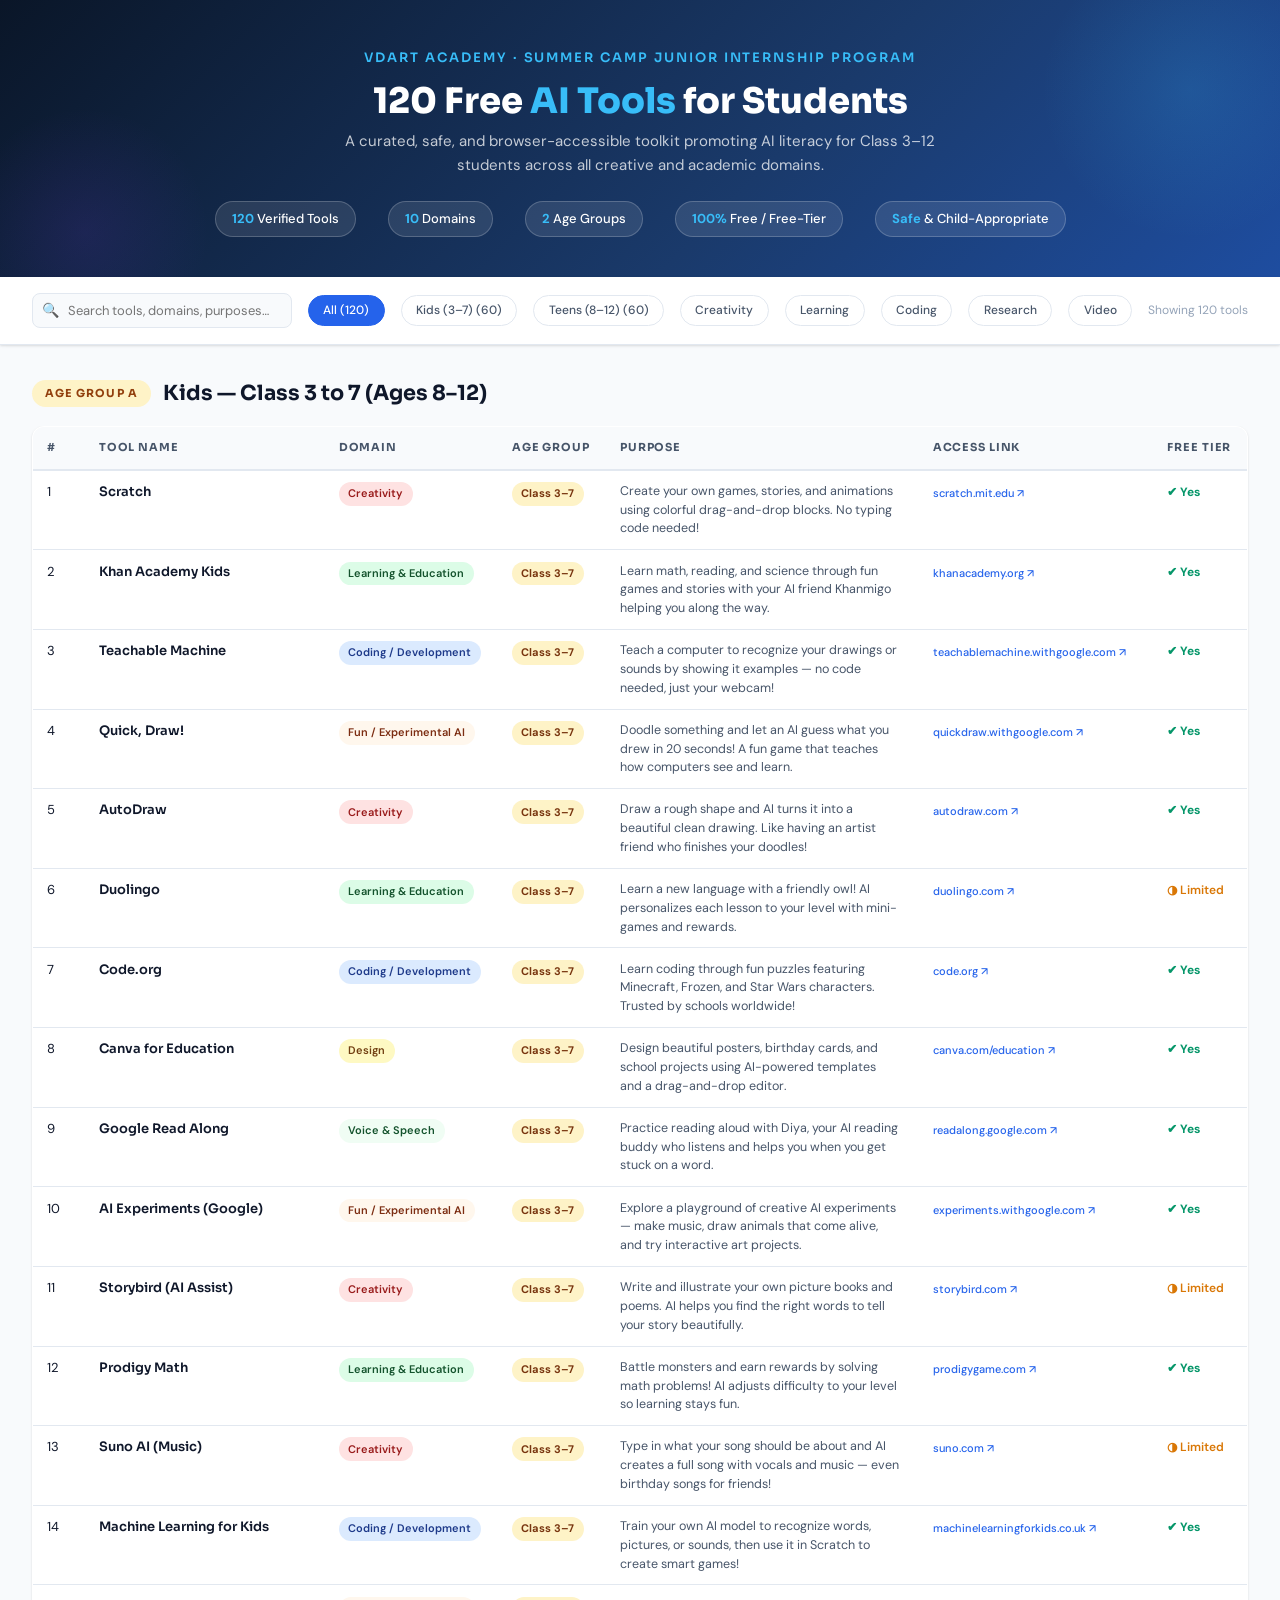
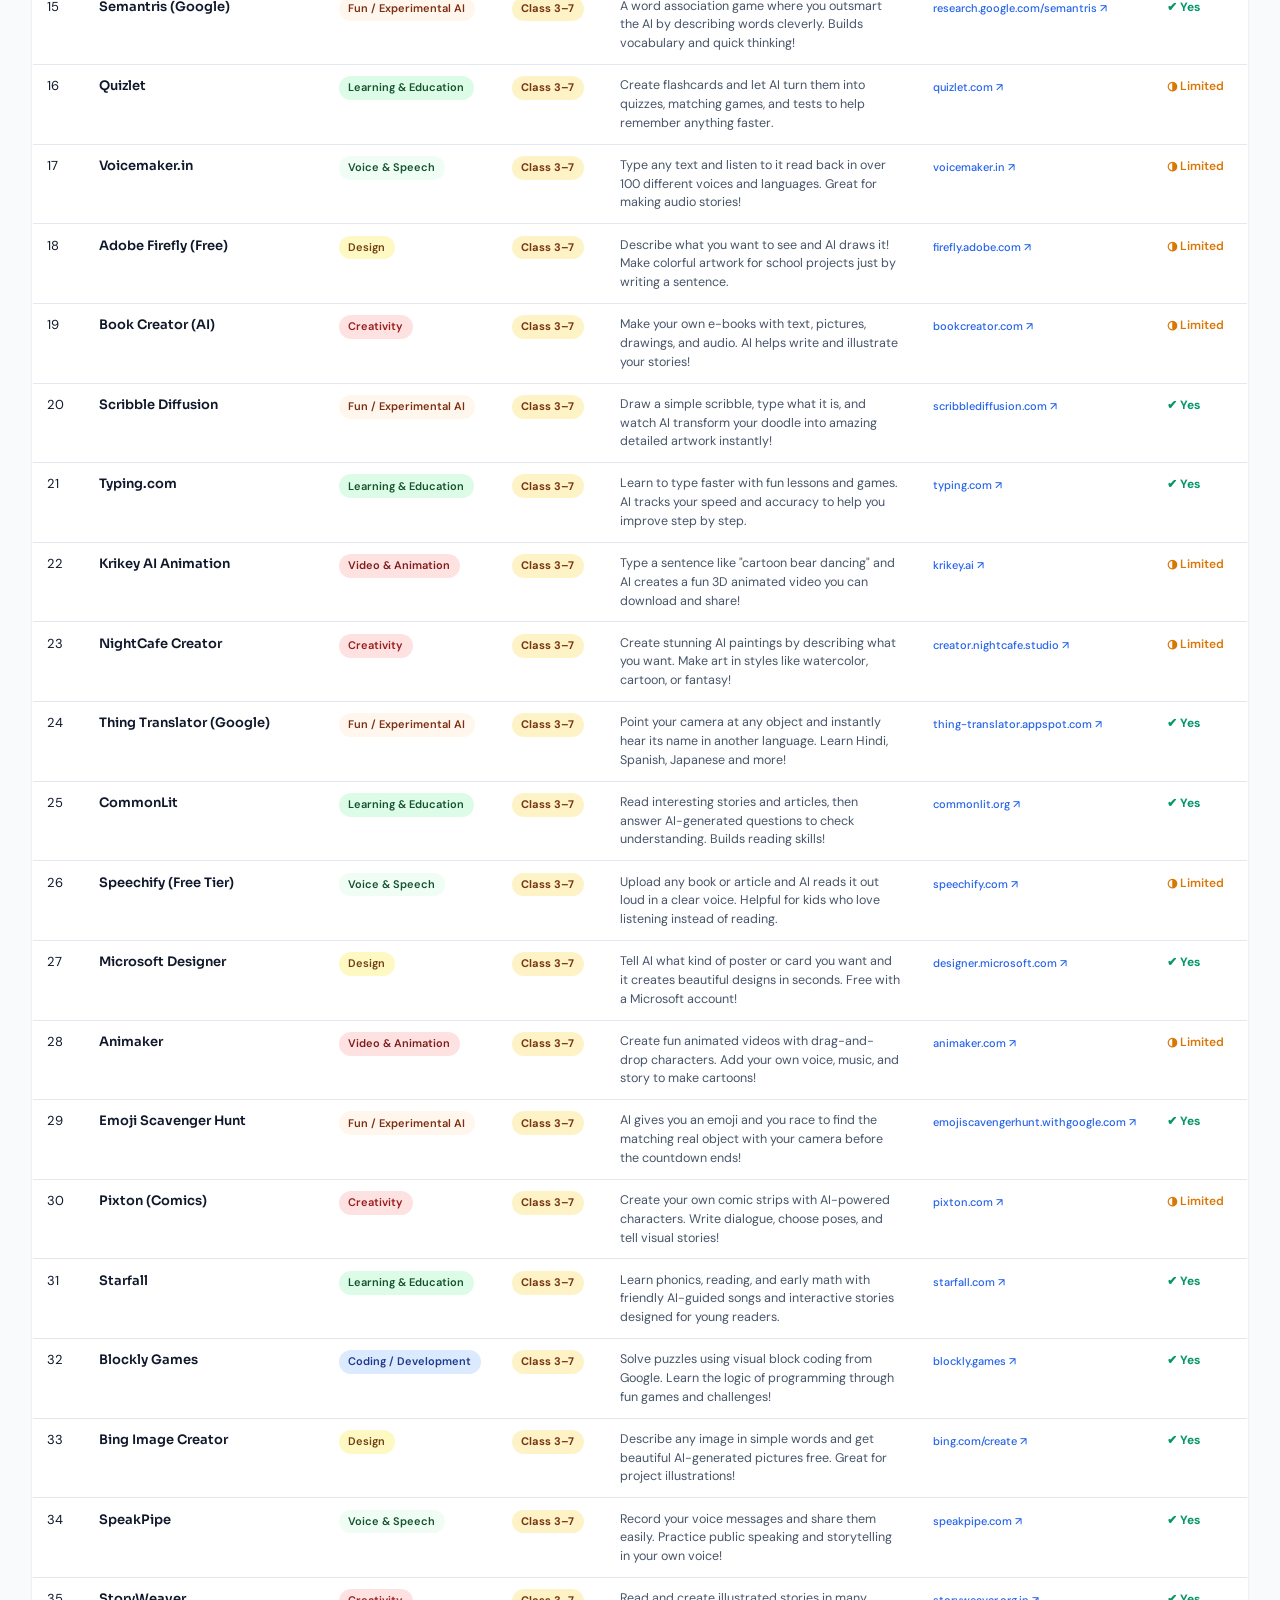
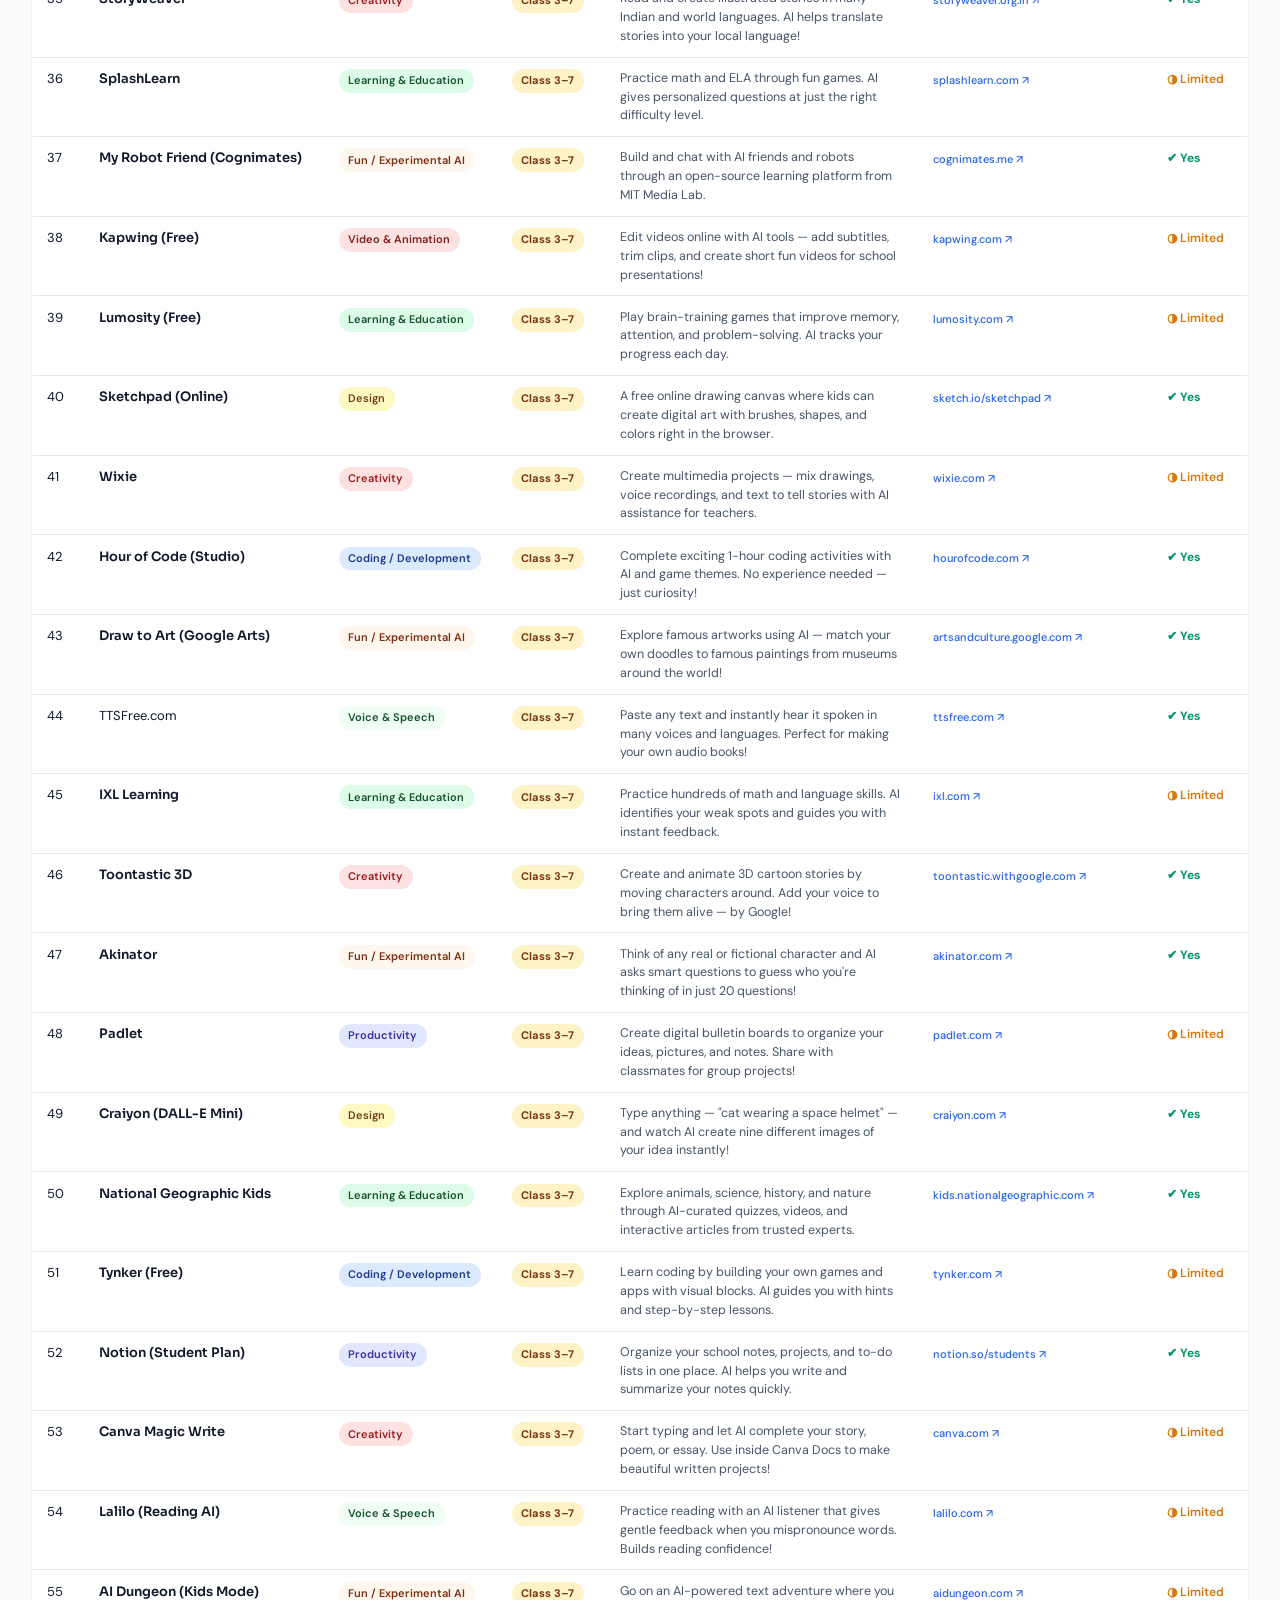
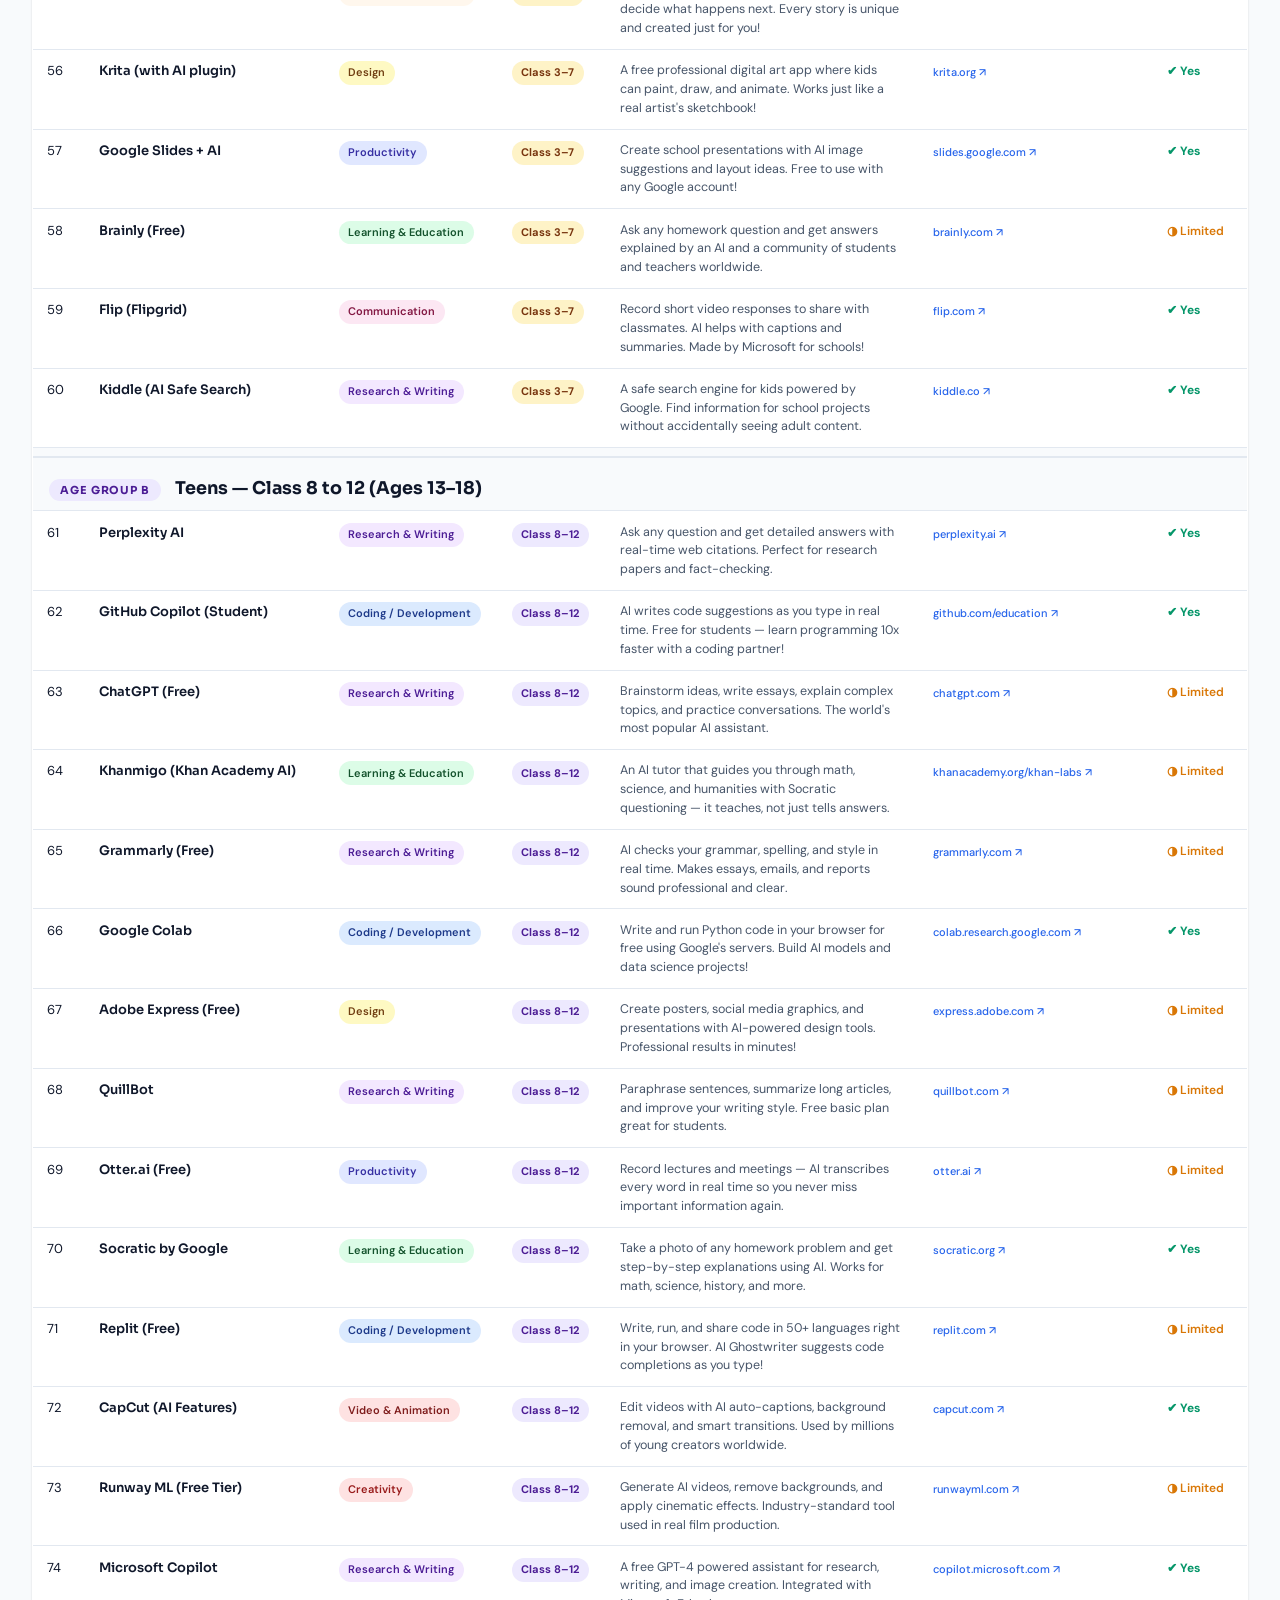
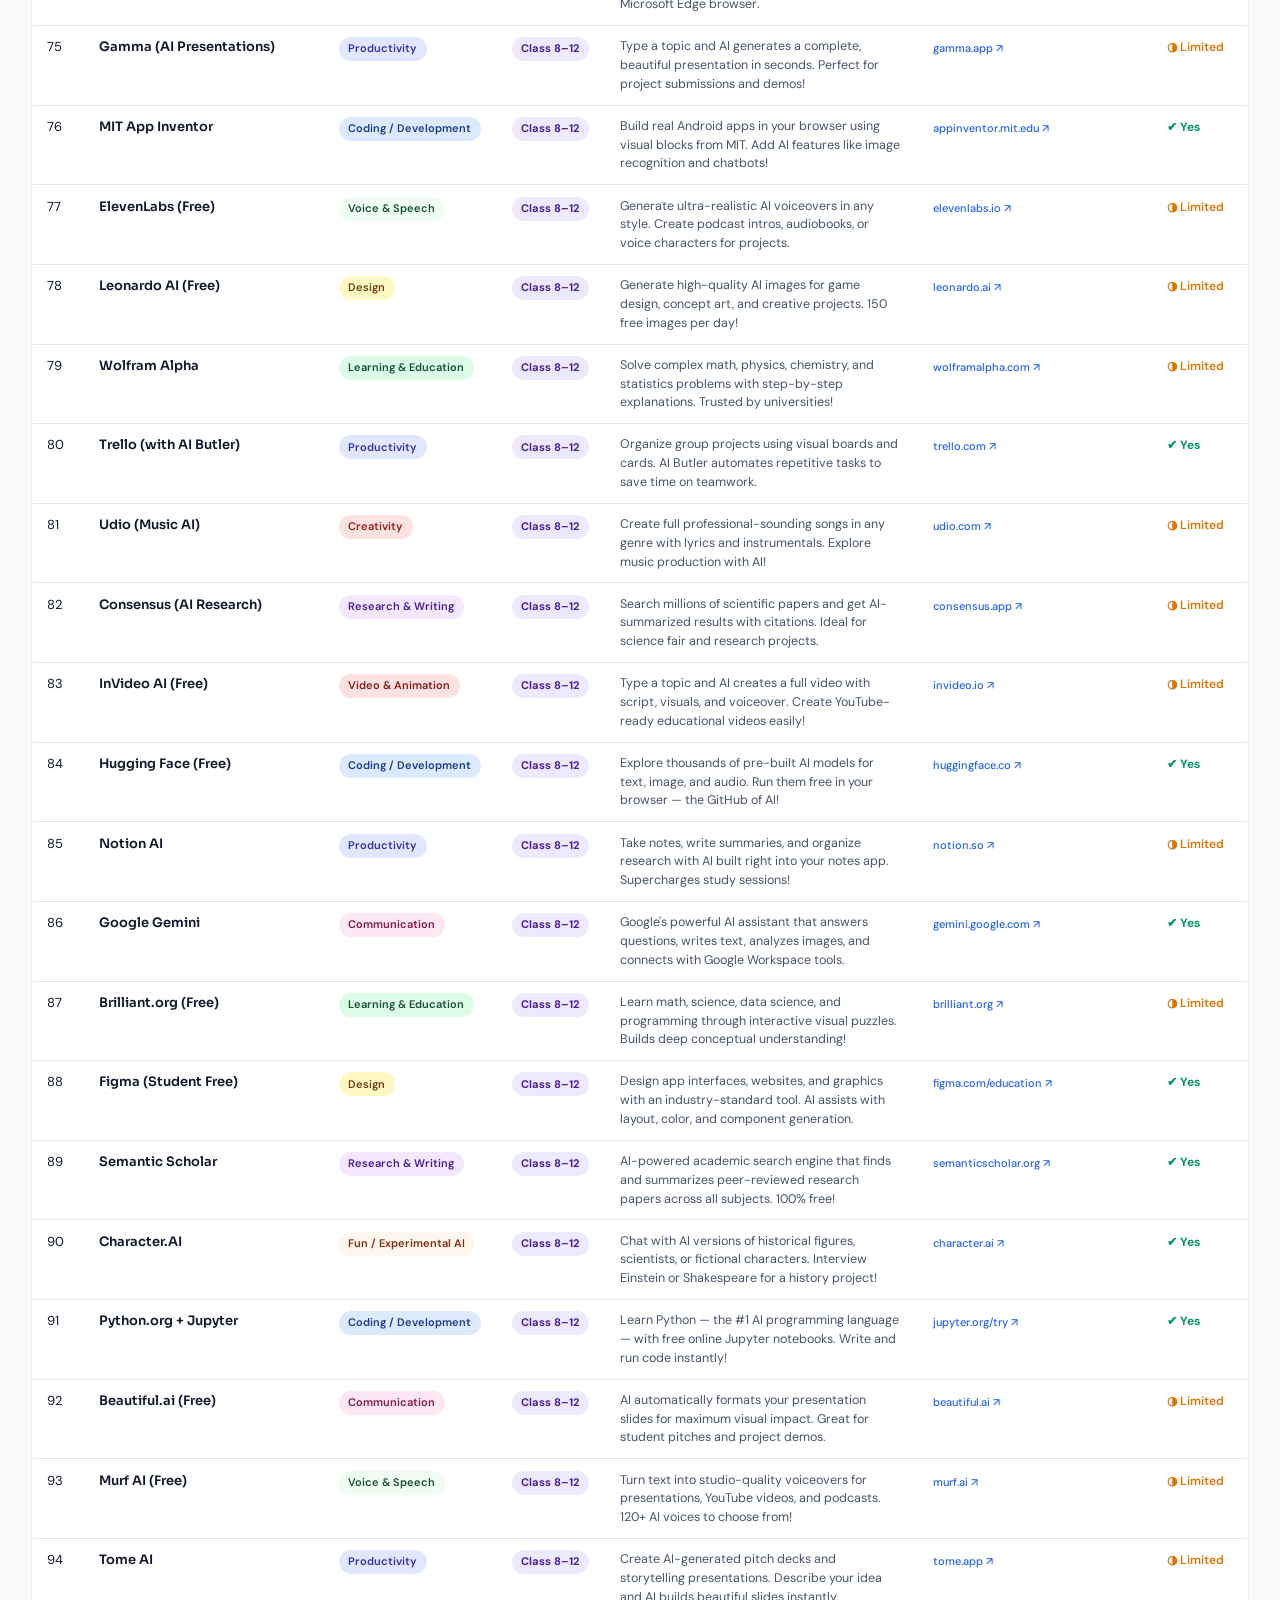
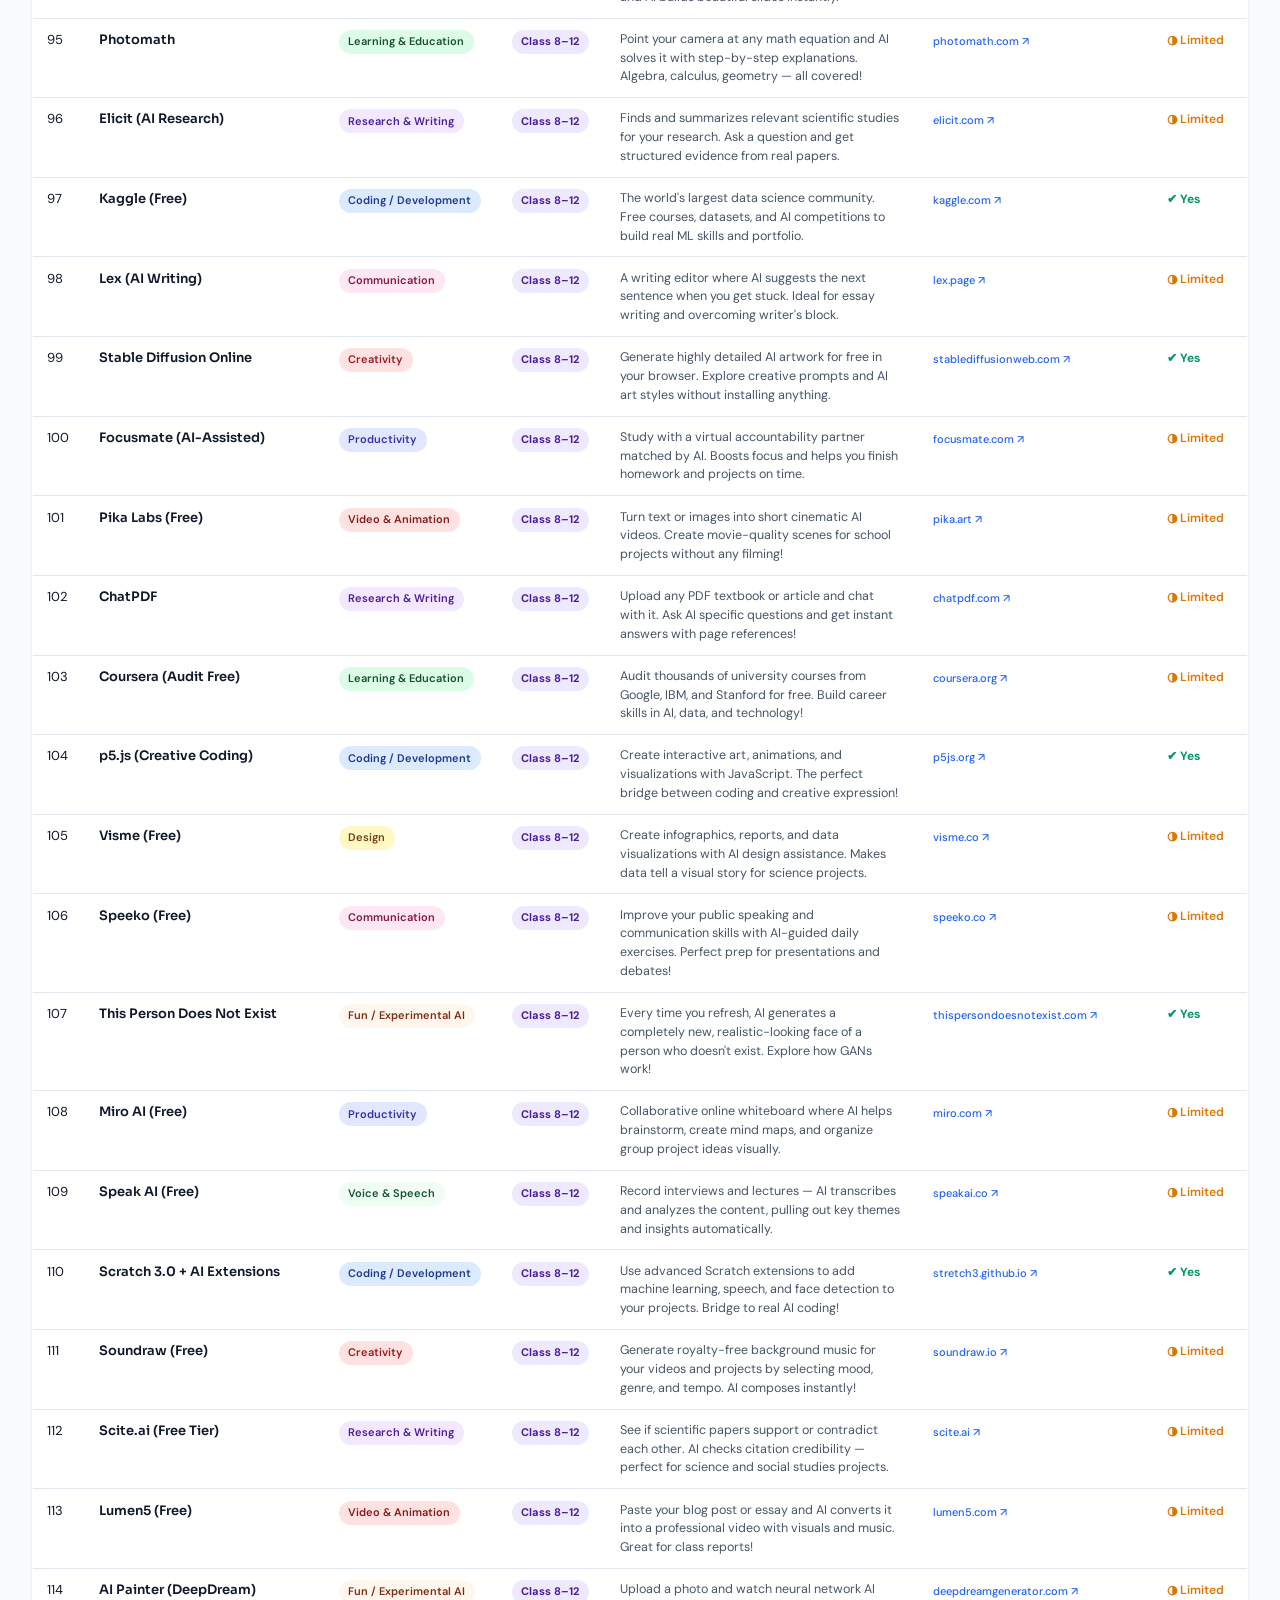
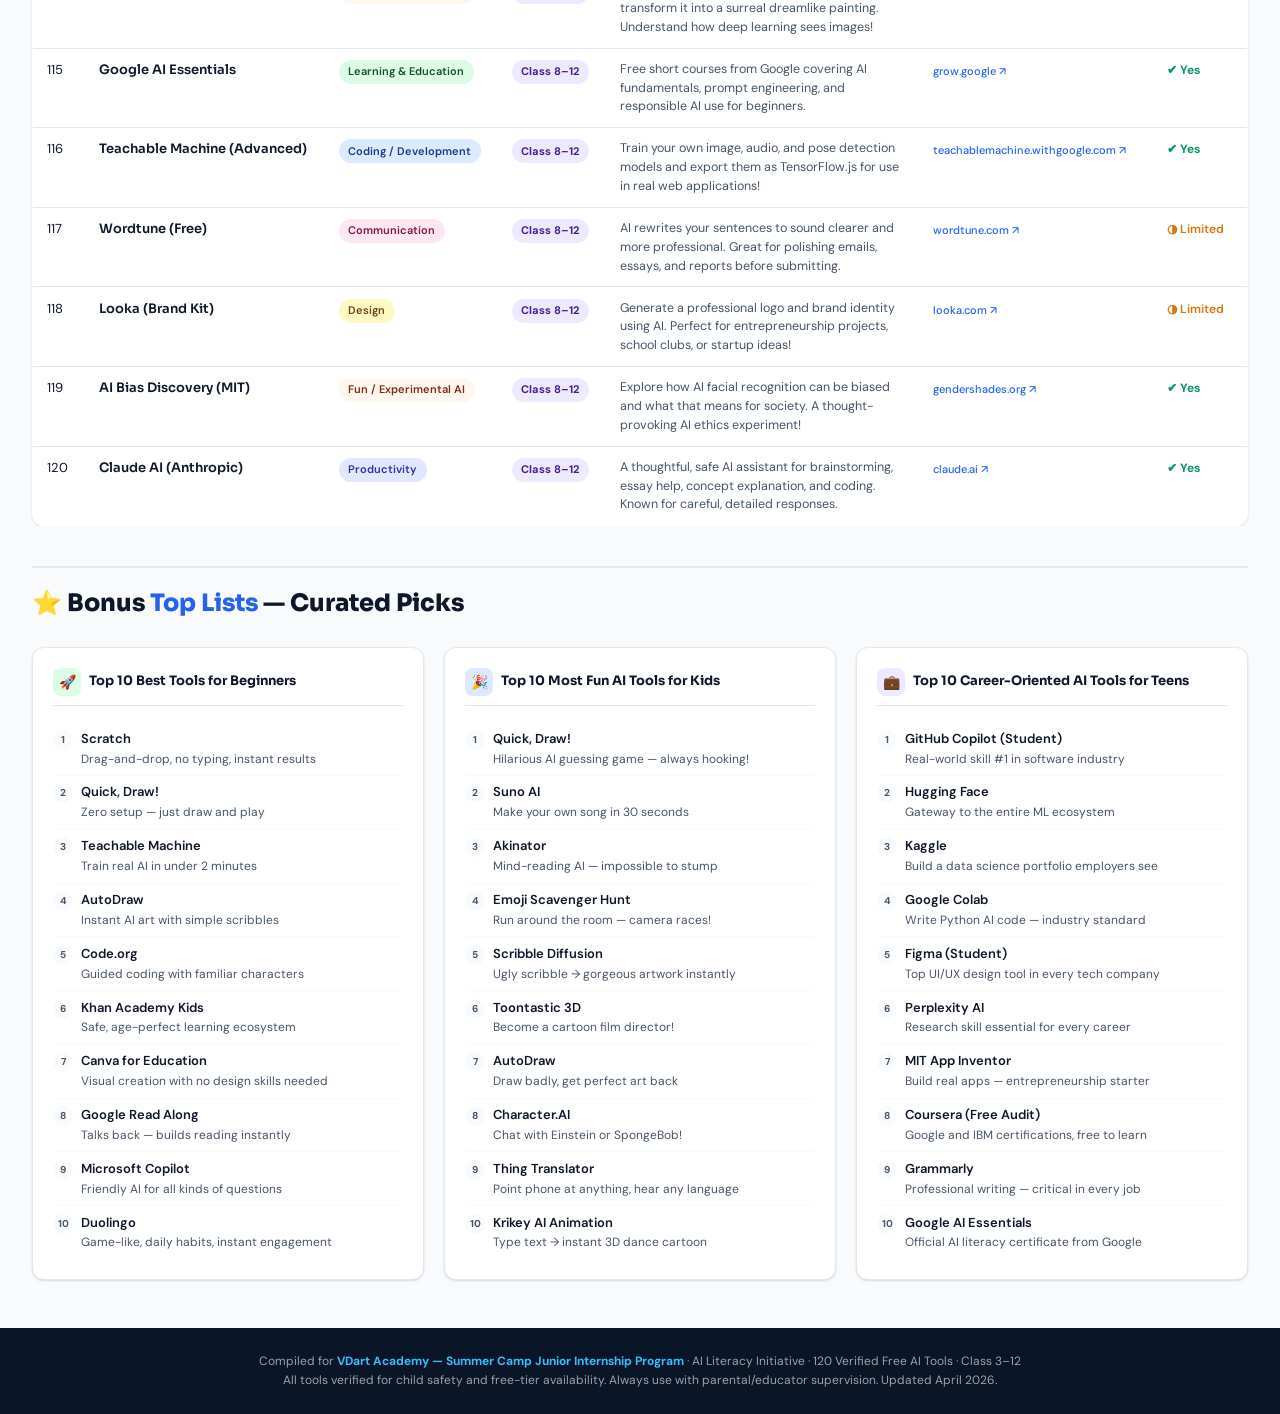
==== index.html @ 1d018fe6 "Rename JIP_Domain.html to index.html" ====
<!DOCTYPE html>
<html lang="en">
<head>
<meta charset="UTF-8">
<meta name="viewport" content="width=device-width, initial-scale=1.0">
<title>VDart Academy – 120 Free AI Tools for Students</title>
<style>
  @import url('https://fonts.googleapis.com/css2?family=Sora:wght@400;600;700;800&family=DM+Sans:ital,wght@0,400;0,500;1,400&display=swap');

  :root {
    --brand-navy: #0A1628;
    --brand-blue: #1A3A6B;
    --brand-accent: #2563EB;
    --brand-sky: #38BDF8;
    --brand-mint: #10B981;
    --brand-amber: #F59E0B;
    --brand-coral: #F43F5E;
    --brand-purple: #7C3AED;
    --brand-orange: #EA580C;
    --brand-teal: #0D9488;
    --bg-primary: #F8FAFC;
    --bg-card: #FFFFFF;
    --text-primary: #0F172A;
    --text-secondary: #475569;
    --text-muted: #94A3B8;
    --border: #E2E8F0;
    --shadow: 0 1px 3px rgba(0,0,0,0.08), 0 1px 2px rgba(0,0,0,0.06);
    --shadow-md: 0 4px 6px -1px rgba(0,0,0,0.1), 0 2px 4px -1px rgba(0,0,0,0.06);
  }

  * { box-sizing: border-box; margin: 0; padding: 0; }

  body {
    font-family: 'DM Sans', sans-serif;
    background: var(--bg-primary);
    color: var(--text-primary);
    line-height: 1.6;
    font-size: 14px;
  }

  /* HEADER */
  .header {
    background: linear-gradient(135deg, var(--brand-navy) 0%, var(--brand-blue) 60%, #1E4DA0 100%);
    color: white;
    padding: 3rem 2rem 2.5rem;
    text-align: center;
    position: relative;
    overflow: hidden;
  }
  .header::before {
    content: '';
    position: absolute;
    top: -60px; right: -60px;
    width: 300px; height: 300px;
    background: radial-gradient(circle, rgba(56,189,248,0.15) 0%, transparent 70%);
    border-radius: 50%;
  }
  .header::after {
    content: '';
    position: absolute;
    bottom: -80px; left: -40px;
    width: 250px; height: 250px;
    background: radial-gradient(circle, rgba(124,58,237,0.12) 0%, transparent 70%);
    border-radius: 50%;
  }
  .header-logo {
    font-family: 'Sora', sans-serif;
    font-size: 13px;
    font-weight: 600;
    letter-spacing: 0.15em;
    text-transform: uppercase;
    color: var(--brand-sky);
    margin-bottom: 0.75rem;
    position: relative;
  }
  .header h1 {
    font-family: 'Sora', sans-serif;
    font-size: 2.2rem;
    font-weight: 800;
    line-height: 1.15;
    margin-bottom: 0.5rem;
    position: relative;
  }
  .header h1 span { color: var(--brand-sky); }
  .header-subtitle {
    font-size: 15px;
    color: rgba(255,255,255,0.75);
    max-width: 600px;
    margin: 0 auto 1.5rem;
    position: relative;
  }
  .header-stats {
    display: flex;
    justify-content: center;
    gap: 2rem;
    flex-wrap: wrap;
    position: relative;
  }
  .stat-chip {
    background: rgba(255,255,255,0.1);
    border: 1px solid rgba(255,255,255,0.2);
    border-radius: 50px;
    padding: 0.4rem 1rem;
    font-size: 13px;
    font-weight: 500;
  }
  .stat-chip strong { color: var(--brand-sky); }

  /* CONTROLS */
  .controls {
    background: white;
    border-bottom: 1px solid var(--border);
    padding: 1rem 2rem;
    position: sticky;
    top: 0;
    z-index: 100;
    box-shadow: var(--shadow);
  }
  .controls-inner {
    max-width: 1400px;
    margin: 0 auto;
    display: flex;
    align-items: center;
    gap: 1rem;
    flex-wrap: wrap;
  }
  .search-box {
    flex: 1;
    min-width: 200px;
    position: relative;
  }
  .search-box input {
    width: 100%;
    padding: 0.5rem 0.75rem 0.5rem 2.2rem;
    border: 1px solid var(--border);
    border-radius: 8px;
    font-size: 13px;
    font-family: inherit;
    background: var(--bg-primary);
    color: var(--text-primary);
    outline: none;
  }
  .search-box input:focus { border-color: var(--brand-accent); }
  .search-icon {
    position: absolute;
    left: 0.6rem;
    top: 50%;
    transform: translateY(-50%);
    color: var(--text-muted);
    font-size: 14px;
  }
  .filter-btn {
    padding: 0.4rem 0.9rem;
    border-radius: 50px;
    border: 1px solid var(--border);
    background: white;
    font-size: 12px;
    font-family: inherit;
    cursor: pointer;
    font-weight: 500;
    color: var(--text-secondary);
    transition: all 0.15s;
    white-space: nowrap;
  }
  .filter-btn:hover { border-color: var(--brand-accent); color: var(--brand-accent); }
  .filter-btn.active { background: var(--brand-accent); color: white; border-color: var(--brand-accent); }
  .count-badge {
    font-size: 12px;
    color: var(--text-muted);
    margin-left: auto;
    white-space: nowrap;
  }

  /* SECTION HEADERS */
  .section-header {
    max-width: 1400px;
    margin: 2rem auto 1rem;
    padding: 0 2rem;
    display: flex;
    align-items: center;
    gap: 0.75rem;
  }
  .section-badge {
    font-family: 'Sora', sans-serif;
    font-size: 11px;
    font-weight: 700;
    letter-spacing: 0.1em;
    text-transform: uppercase;
    padding: 0.3rem 0.8rem;
    border-radius: 50px;
  }
  .badge-kids { background: #FEF3C7; color: #92400E; }
  .badge-teens { background: #EDE9FE; color: #4C1D95; }
  .section-title {
    font-family: 'Sora', sans-serif;
    font-size: 1.3rem;
    font-weight: 700;
    color: var(--text-primary);
  }

  /* TABLE WRAPPER */
  .table-wrapper {
    max-width: 1400px;
    margin: 0 auto 1rem;
    padding: 0 2rem;
    overflow-x: auto;
  }
  .tools-table {
    width: 100%;
    border-collapse: collapse;
    background: white;
    border-radius: 12px;
    border: 1px solid var(--border);
    overflow: hidden;
    box-shadow: var(--shadow);
    min-width: 900px;
  }
  .tools-table thead tr {
    background: var(--bg-primary);
    border-bottom: 2px solid var(--border);
  }
  .tools-table th {
    padding: 0.75rem 0.9rem;
    text-align: left;
    font-family: 'Sora', sans-serif;
    font-size: 11px;
    font-weight: 700;
    letter-spacing: 0.08em;
    text-transform: uppercase;
    color: var(--text-secondary);
    white-space: nowrap;
  }
  .tools-table tbody tr {
    border-bottom: 1px solid var(--border);
    transition: background 0.1s;
  }
  .tools-table tbody tr:last-child { border-bottom: none; }
  .tools-table tbody tr:hover { background: #F8FAFC; }
  .tools-table tbody tr.hidden-row { display: none; }
  .tools-table td {
    padding: 0.7rem 0.9rem;
    vertical-align: top;
    font-size: 13px;
    color: var(--text-primary);
  }

  /* TOOL NAME CELL */
  .tool-name {
    font-weight: 600;
    color: var(--text-primary);
    font-family: 'Sora', sans-serif;
    font-size: 13px;
    white-space: nowrap;
  }
  .tool-link {
    display: inline-block;
    margin-top: 3px;
    font-size: 11px;
    color: var(--brand-accent);
    text-decoration: none;
    font-weight: 500;
  }
  .tool-link:hover { text-decoration: underline; }

  /* DOMAIN BADGE */
  .domain-tag {
    display: inline-block;
    padding: 0.2rem 0.6rem;
    border-radius: 50px;
    font-size: 11px;
    font-weight: 600;
    white-space: nowrap;
  }
  .dom-creativity { background: #FEE2E2; color: #991B1B; }
  .dom-learning { background: #DCFCE7; color: #14532D; }
  .dom-coding { background: #DBEAFE; color: #1E3A8A; }
  .dom-productivity { background: #E0E7FF; color: #3730A3; }
  .dom-communication { background: #FCE7F3; color: #831843; }
  .dom-design { background: #FEF9C3; color: #713F12; }
  .dom-video { background: #FEE2E2; color: #7F1D1D; }
  .dom-voice { background: #F0FDF4; color: #14532D; }
  .dom-research { background: #F3E8FF; color: #4C1D95; }
  .dom-fun { background: #FFF7ED; color: #7C2D12; }

  /* AGE GROUP */
  .age-tag {
    display: inline-block;
    padding: 0.2rem 0.6rem;
    border-radius: 50px;
    font-size: 11px;
    font-weight: 700;
    white-space: nowrap;
  }
  .age-kids { background: #FEF3C7; color: #78350F; }
  .age-teens { background: #EDE9FE; color: #4C1D95; }

  /* FREE BADGE */
  .free-yes { color: #059669; font-weight: 700; font-size: 12px; }
  .free-limited { color: #D97706; font-weight: 600; font-size: 12px; }

  /* PURPOSE */
  .purpose-text {
    color: var(--text-secondary);
    font-size: 12.5px;
    line-height: 1.5;
    max-width: 280px;
  }

  /* NO RESULTS */
  .no-results {
    text-align: center;
    padding: 3rem;
    color: var(--text-muted);
    font-size: 14px;
  }

  /* BONUS SECTION */
  .bonus-section {
    max-width: 1400px;
    margin: 2.5rem auto 0;
    padding: 0 2rem 3rem;
  }
  .bonus-title {
    font-family: 'Sora', sans-serif;
    font-size: 1.5rem;
    font-weight: 800;
    color: var(--text-primary);
    margin-bottom: 1.5rem;
    padding-top: 1rem;
    border-top: 2px solid var(--border);
  }
  .bonus-title span { color: var(--brand-accent); }
  .bonus-grid {
    display: grid;
    grid-template-columns: repeat(auto-fit, minmax(300px, 1fr));
    gap: 1.25rem;
  }
  .bonus-card {
    background: white;
    border: 1px solid var(--border);
    border-radius: 12px;
    padding: 1.25rem;
    box-shadow: var(--shadow);
  }
  .bonus-card-title {
    font-family: 'Sora', sans-serif;
    font-size: 13px;
    font-weight: 700;
    margin-bottom: 1rem;
    padding-bottom: 0.6rem;
    border-bottom: 1px solid var(--border);
    display: flex;
    align-items: center;
    gap: 0.5rem;
  }
  .bonus-icon {
    width: 28px; height: 28px;
    border-radius: 8px;
    display: flex; align-items: center; justify-content: center;
    font-size: 14px;
    flex-shrink: 0;
  }
  .icon-green { background: #DCFCE7; }
  .icon-blue { background: #DBEAFE; }
  .icon-purple { background: #EDE9FE; }
  .bonus-list {
    list-style: none;
  }
  .bonus-list li {
    display: flex;
    align-items: flex-start;
    gap: 0.5rem;
    padding: 0.4rem 0;
    font-size: 13px;
    border-bottom: 1px solid var(--bg-primary);
  }
  .bonus-list li:last-child { border-bottom: none; }
  .bonus-num {
    background: var(--bg-primary);
    border-radius: 50%;
    width: 20px; height: 20px;
    display: flex; align-items: center; justify-content: center;
    font-size: 10px;
    font-weight: 700;
    color: var(--text-secondary);
    flex-shrink: 0;
    margin-top: 1px;
  }
  .bonus-tool { font-weight: 600; color: var(--text-primary); }
  .bonus-reason { color: var(--text-secondary); font-size: 12px; }

  /* FOOTER */
  .footer {
    background: var(--brand-navy);
    color: rgba(255,255,255,0.6);
    text-align: center;
    padding: 1.5rem 2rem;
    font-size: 12px;
  }
  .footer strong { color: var(--brand-sky); }

  @media (max-width: 768px) {
    .header h1 { font-size: 1.5rem; }
    .header-stats { gap: 0.75rem; }
    .controls-inner { gap: 0.5rem; }
    .table-wrapper { padding: 0 1rem; }
    .section-header { padding: 0 1rem; }
    .bonus-section { padding: 0 1rem 2rem; }
    .bonus-grid { grid-template-columns: 1fr; }
  }
</style>
</head>
<body>

<!-- HEADER -->
<div class="header">
  <div class="header-logo">VDart Academy · Summer Camp Junior Internship Program</div>
  <h1>120 Free <span>AI Tools</span> for Students</h1>
  <p class="header-subtitle">A curated, safe, and browser-accessible toolkit promoting AI literacy for Class 3–12 students across all creative and academic domains.</p>
  <div class="header-stats">
    <div class="stat-chip"><strong>120</strong> Verified Tools</div>
    <div class="stat-chip"><strong>10</strong> Domains</div>
    <div class="stat-chip"><strong>2</strong> Age Groups</div>
    <div class="stat-chip"><strong>100%</strong> Free / Free-Tier</div>
    <div class="stat-chip"><strong>Safe</strong> &amp; Child-Appropriate</div>
  </div>
</div>

<!-- CONTROLS -->
<div class="controls">
  <div class="controls-inner">
    <div class="search-box">
      <span class="search-icon">🔍</span>
      <input type="text" id="searchInput" placeholder="Search tools, domains, purposes…" oninput="filterTools()">
    </div>
    <button class="filter-btn active" onclick="setFilter('all', this)">All (120)</button>
    <button class="filter-btn" onclick="setFilter('kids', this)">Kids (3–7) (60)</button>
    <button class="filter-btn" onclick="setFilter('teens', this)">Teens (8–12) (60)</button>
    <button class="filter-btn" onclick="setFilter('Creativity', this)">Creativity</button>
    <button class="filter-btn" onclick="setFilter('Learning', this)">Learning</button>
    <button class="filter-btn" onclick="setFilter('Coding', this)">Coding</button>
    <button class="filter-btn" onclick="setFilter('Research', this)">Research</button>
    <button class="filter-btn" onclick="setFilter('Video', this)">Video</button>
    <span class="count-badge" id="countBadge">Showing 120 tools</span>
  </div>
</div>

<!-- ===== KIDS SECTION ===== -->
<div class="section-header" id="kids-header">
  <div class="section-badge badge-kids">Age Group A</div>
  <div class="section-title">Kids — Class 3 to 7 (Ages 8–12)</div>
</div>
<div class="table-wrapper">
<table class="tools-table" id="mainTable">
<thead>
  <tr>
    <th>#</th>
    <th>Tool Name</th>
    <th>Domain</th>
    <th>Age Group</th>
    <th>Purpose</th>
    <th>Access Link</th>
    <th>Free Tier</th>
  </tr>
</thead>
<tbody id="tableBody">

<!-- KIDS TOOLS 1–60 -->
<tr data-group="kids" data-domain="creativity">
  <td>1</td>
  <td><div class="tool-name">Scratch</div></td>
  <td><span class="domain-tag dom-creativity">Creativity</span></td>
  <td><span class="age-tag age-kids">Class 3–7</span></td>
  <td><div class="purpose-text">Create your own games, stories, and animations using colorful drag-and-drop blocks. No typing code needed!</div></td>
  <td><a class="tool-link" href="https://scratch.mit.edu" target="_blank">scratch.mit.edu ↗</a></td>
  <td><span class="free-yes">✔ Yes</span></td>
</tr>
<tr data-group="kids" data-domain="learning">
  <td>2</td>
  <td><div class="tool-name">Khan Academy Kids</div></td>
  <td><span class="domain-tag dom-learning">Learning & Education</span></td>
  <td><span class="age-tag age-kids">Class 3–7</span></td>
  <td><div class="purpose-text">Learn math, reading, and science through fun games and stories with your AI friend Khanmigo helping you along the way.</div></td>
  <td><a class="tool-link" href="https://khanacademy.org" target="_blank">khanacademy.org ↗</a></td>
  <td><span class="free-yes">✔ Yes</span></td>
</tr>
<tr data-group="kids" data-domain="coding">
  <td>3</td>
  <td><div class="tool-name">Teachable Machine</div></td>
  <td><span class="domain-tag dom-coding">Coding / Development</span></td>
  <td><span class="age-tag age-kids">Class 3–7</span></td>
  <td><div class="purpose-text">Teach a computer to recognize your drawings or sounds by showing it examples — no code needed, just your webcam!</div></td>
  <td><a class="tool-link" href="https://teachablemachine.withgoogle.com" target="_blank">teachablemachine.withgoogle.com ↗</a></td>
  <td><span class="free-yes">✔ Yes</span></td>
</tr>
<tr data-group="kids" data-domain="fun">
  <td>4</td>
  <td><div class="tool-name">Quick, Draw!</div></td>
  <td><span class="domain-tag dom-fun">Fun / Experimental AI</span></td>
  <td><span class="age-tag age-kids">Class 3–7</span></td>
  <td><div class="purpose-text">Doodle something and let an AI guess what you drew in 20 seconds! A fun game that teaches how computers see and learn.</div></td>
  <td><a class="tool-link" href="https://quickdraw.withgoogle.com" target="_blank">quickdraw.withgoogle.com ↗</a></td>
  <td><span class="free-yes">✔ Yes</span></td>
</tr>
<tr data-group="kids" data-domain="creativity">
  <td>5</td>
  <td><div class="tool-name">AutoDraw</div></td>
  <td><span class="domain-tag dom-creativity">Creativity</span></td>
  <td><span class="age-tag age-kids">Class 3–7</span></td>
  <td><div class="purpose-text">Draw a rough shape and AI turns it into a beautiful clean drawing. Like having an artist friend who finishes your doodles!</div></td>
  <td><a class="tool-link" href="https://autodraw.com" target="_blank">autodraw.com ↗</a></td>
  <td><span class="free-yes">✔ Yes</span></td>
</tr>
<tr data-group="kids" data-domain="learning">
  <td>6</td>
  <td><div class="tool-name">Duolingo</div></td>
  <td><span class="domain-tag dom-learning">Learning & Education</span></td>
  <td><span class="age-tag age-kids">Class 3–7</span></td>
  <td><div class="purpose-text">Learn a new language with a friendly owl! AI personalizes each lesson to your level with mini-games and rewards.</div></td>
  <td><a class="tool-link" href="https://duolingo.com" target="_blank">duolingo.com ↗</a></td>
  <td><span class="free-limited">◑ Limited</span></td>
</tr>
<tr data-group="kids" data-domain="coding">
  <td>7</td>
  <td><div class="tool-name">Code.org</div></td>
  <td><span class="domain-tag dom-coding">Coding / Development</span></td>
  <td><span class="age-tag age-kids">Class 3–7</span></td>
  <td><div class="purpose-text">Learn coding through fun puzzles featuring Minecraft, Frozen, and Star Wars characters. Trusted by schools worldwide!</div></td>
  <td><a class="tool-link" href="https://code.org" target="_blank">code.org ↗</a></td>
  <td><span class="free-yes">✔ Yes</span></td>
</tr>
<tr data-group="kids" data-domain="creativity">
  <td>8</td>
  <td><div class="tool-name">Canva for Education</div></td>
  <td><span class="domain-tag dom-design">Design</span></td>
  <td><span class="age-tag age-kids">Class 3–7</span></td>
  <td><div class="purpose-text">Design beautiful posters, birthday cards, and school projects using AI-powered templates and a drag-and-drop editor.</div></td>
  <td><a class="tool-link" href="https://canva.com/education" target="_blank">canva.com/education ↗</a></td>
  <td><span class="free-yes">✔ Yes</span></td>
</tr>
<tr data-group="kids" data-domain="voice">
  <td>9</td>
  <td><div class="tool-name">Google Read Along</div></td>
  <td><span class="domain-tag dom-voice">Voice & Speech</span></td>
  <td><span class="age-tag age-kids">Class 3–7</span></td>
  <td><div class="purpose-text">Practice reading aloud with Diya, your AI reading buddy who listens and helps you when you get stuck on a word.</div></td>
  <td><a class="tool-link" href="https://readalong.google.com" target="_blank">readalong.google.com ↗</a></td>
  <td><span class="free-yes">✔ Yes</span></td>
</tr>
<tr data-group="kids" data-domain="fun">
  <td>10</td>
  <td><div class="tool-name">AI Experiments (Google)</div></td>
  <td><span class="domain-tag dom-fun">Fun / Experimental AI</span></td>
  <td><span class="age-tag age-kids">Class 3–7</span></td>
  <td><div class="purpose-text">Explore a playground of creative AI experiments — make music, draw animals that come alive, and try interactive art projects.</div></td>
  <td><a class="tool-link" href="https://experiments.withgoogle.com" target="_blank">experiments.withgoogle.com ↗</a></td>
  <td><span class="free-yes">✔ Yes</span></td>
</tr>
<tr data-group="kids" data-domain="creativity">
  <td>11</td>
  <td><div class="tool-name">Storybird (AI Assist)</div></td>
  <td><span class="domain-tag dom-creativity">Creativity</span></td>
  <td><span class="age-tag age-kids">Class 3–7</span></td>
  <td><div class="purpose-text">Write and illustrate your own picture books and poems. AI helps you find the right words to tell your story beautifully.</div></td>
  <td><a class="tool-link" href="https://storybird.com" target="_blank">storybird.com ↗</a></td>
  <td><span class="free-limited">◑ Limited</span></td>
</tr>
<tr data-group="kids" data-domain="learning">
  <td>12</td>
  <td><div class="tool-name">Prodigy Math</div></td>
  <td><span class="domain-tag dom-learning">Learning & Education</span></td>
  <td><span class="age-tag age-kids">Class 3–7</span></td>
  <td><div class="purpose-text">Battle monsters and earn rewards by solving math problems! AI adjusts difficulty to your level so learning stays fun.</div></td>
  <td><a class="tool-link" href="https://prodigygame.com" target="_blank">prodigygame.com ↗</a></td>
  <td><span class="free-yes">✔ Yes</span></td>
</tr>
<tr data-group="kids" data-domain="creativity">
  <td>13</td>
  <td><div class="tool-name">Suno AI (Music)</div></td>
  <td><span class="domain-tag dom-creativity">Creativity</span></td>
  <td><span class="age-tag age-kids">Class 3–7</span></td>
  <td><div class="purpose-text">Type in what your song should be about and AI creates a full song with vocals and music — even birthday songs for friends!</div></td>
  <td><a class="tool-link" href="https://suno.com" target="_blank">suno.com ↗</a></td>
  <td><span class="free-limited">◑ Limited</span></td>
</tr>
<tr data-group="kids" data-domain="coding">
  <td>14</td>
  <td><div class="tool-name">Machine Learning for Kids</div></td>
  <td><span class="domain-tag dom-coding">Coding / Development</span></td>
  <td><span class="age-tag age-kids">Class 3–7</span></td>
  <td><div class="purpose-text">Train your own AI model to recognize words, pictures, or sounds, then use it in Scratch to create smart games!</div></td>
  <td><a class="tool-link" href="https://machinelearningforkids.co.uk" target="_blank">machinelearningforkids.co.uk ↗</a></td>
  <td><span class="free-yes">✔ Yes</span></td>
</tr>
<tr data-group="kids" data-domain="fun">
  <td>15</td>
  <td><div class="tool-name">Semantris (Google)</div></td>
  <td><span class="domain-tag dom-fun">Fun / Experimental AI</span></td>
  <td><span class="age-tag age-kids">Class 3–7</span></td>
  <td><div class="purpose-text">A word association game where you outsmart the AI by describing words cleverly. Builds vocabulary and quick thinking!</div></td>
  <td><a class="tool-link" href="https://research.google.com/semantris" target="_blank">research.google.com/semantris ↗</a></td>
  <td><span class="free-yes">✔ Yes</span></td>
</tr>
<tr data-group="kids" data-domain="learning">
  <td>16</td>
  <td><div class="tool-name">Quizlet</div></td>
  <td><span class="domain-tag dom-learning">Learning & Education</span></td>
  <td><span class="age-tag age-kids">Class 3–7</span></td>
  <td><div class="purpose-text">Create flashcards and let AI turn them into quizzes, matching games, and tests to help remember anything faster.</div></td>
  <td><a class="tool-link" href="https://quizlet.com" target="_blank">quizlet.com ↗</a></td>
  <td><span class="free-limited">◑ Limited</span></td>
</tr>
<tr data-group="kids" data-domain="voice">
  <td>17</td>
  <td><div class="tool-name">Voicemaker.in</div></td>
  <td><span class="domain-tag dom-voice">Voice & Speech</span></td>
  <td><span class="age-tag age-kids">Class 3–7</span></td>
  <td><div class="purpose-text">Type any text and listen to it read back in over 100 different voices and languages. Great for making audio stories!</div></td>
  <td><a class="tool-link" href="https://voicemaker.in" target="_blank">voicemaker.in ↗</a></td>
  <td><span class="free-limited">◑ Limited</span></td>
</tr>
<tr data-group="kids" data-domain="design">
  <td>18</td>
  <td><div class="tool-name">Adobe Firefly (Free)</div></td>
  <td><span class="domain-tag dom-design">Design</span></td>
  <td><span class="age-tag age-kids">Class 3–7</span></td>
  <td><div class="purpose-text">Describe what you want to see and AI draws it! Make colorful artwork for school projects just by writing a sentence.</div></td>
  <td><a class="tool-link" href="https://firefly.adobe.com" target="_blank">firefly.adobe.com ↗</a></td>
  <td><span class="free-limited">◑ Limited</span></td>
</tr>
<tr data-group="kids" data-domain="creativity">
  <td>19</td>
  <td><div class="tool-name">Book Creator (AI)</div></td>
  <td><span class="domain-tag dom-creativity">Creativity</span></td>
  <td><span class="age-tag age-kids">Class 3–7</span></td>
  <td><div class="purpose-text">Make your own e-books with text, pictures, drawings, and audio. AI helps write and illustrate your stories!</div></td>
  <td><a class="tool-link" href="https://bookcreator.com" target="_blank">bookcreator.com ↗</a></td>
  <td><span class="free-limited">◑ Limited</span></td>
</tr>
<tr data-group="kids" data-domain="fun">
  <td>20</td>
  <td><div class="tool-name">Scribble Diffusion</div></td>
  <td><span class="domain-tag dom-fun">Fun / Experimental AI</span></td>
  <td><span class="age-tag age-kids">Class 3–7</span></td>
  <td><div class="purpose-text">Draw a simple scribble, type what it is, and watch AI transform your doodle into amazing detailed artwork instantly!</div></td>
  <td><a class="tool-link" href="https://scribblediffusion.com" target="_blank">scribblediffusion.com ↗</a></td>
  <td><span class="free-yes">✔ Yes</span></td>
</tr>
<tr data-group="kids" data-domain="learning">
  <td>21</td>
  <td><div class="tool-name">Typing.com</div></td>
  <td><span class="domain-tag dom-learning">Learning & Education</span></td>
  <td><span class="age-tag age-kids">Class 3–7</span></td>
  <td><div class="purpose-text">Learn to type faster with fun lessons and games. AI tracks your speed and accuracy to help you improve step by step.</div></td>
  <td><a class="tool-link" href="https://typing.com" target="_blank">typing.com ↗</a></td>
  <td><span class="free-yes">✔ Yes</span></td>
</tr>
<tr data-group="kids" data-domain="video">
  <td>22</td>
  <td><div class="tool-name">Krikey AI Animation</div></td>
  <td><span class="domain-tag dom-video">Video & Animation</span></td>
  <td><span class="age-tag age-kids">Class 3–7</span></td>
  <td><div class="purpose-text">Type a sentence like "cartoon bear dancing" and AI creates a fun 3D animated video you can download and share!</div></td>
  <td><a class="tool-link" href="https://www.krikey.ai" target="_blank">krikey.ai ↗</a></td>
  <td><span class="free-limited">◑ Limited</span></td>
</tr>
<tr data-group="kids" data-domain="creativity">
  <td>23</td>
  <td><div class="tool-name">NightCafe Creator</div></td>
  <td><span class="domain-tag dom-creativity">Creativity</span></td>
  <td><span class="age-tag age-kids">Class 3–7</span></td>
  <td><div class="purpose-text">Create stunning AI paintings by describing what you want. Make art in styles like watercolor, cartoon, or fantasy!</div></td>
  <td><a class="tool-link" href="https://creator.nightcafe.studio" target="_blank">creator.nightcafe.studio ↗</a></td>
  <td><span class="free-limited">◑ Limited</span></td>
</tr>
<tr data-group="kids" data-domain="fun">
  <td>24</td>
  <td><div class="tool-name">Thing Translator (Google)</div></td>
  <td><span class="domain-tag dom-fun">Fun / Experimental AI</span></td>
  <td><span class="age-tag age-kids">Class 3–7</span></td>
  <td><div class="purpose-text">Point your camera at any object and instantly hear its name in another language. Learn Hindi, Spanish, Japanese and more!</div></td>
  <td><a class="tool-link" href="https://thing-translator.appspot.com" target="_blank">thing-translator.appspot.com ↗</a></td>
  <td><span class="free-yes">✔ Yes</span></td>
</tr>
<tr data-group="kids" data-domain="learning">
  <td>25</td>
  <td><div class="tool-name">CommonLit</div></td>
  <td><span class="domain-tag dom-learning">Learning & Education</span></td>
  <td><span class="age-tag age-kids">Class 3–7</span></td>
  <td><div class="purpose-text">Read interesting stories and articles, then answer AI-generated questions to check understanding. Builds reading skills!</div></td>
  <td><a class="tool-link" href="https://commonlit.org" target="_blank">commonlit.org ↗</a></td>
  <td><span class="free-yes">✔ Yes</span></td>
</tr>
<tr data-group="kids" data-domain="voice">
  <td>26</td>
  <td><div class="tool-name">Speechify (Free Tier)</div></td>
  <td><span class="domain-tag dom-voice">Voice & Speech</span></td>
  <td><span class="age-tag age-kids">Class 3–7</span></td>
  <td><div class="purpose-text">Upload any book or article and AI reads it out loud in a clear voice. Helpful for kids who love listening instead of reading.</div></td>
  <td><a class="tool-link" href="https://speechify.com" target="_blank">speechify.com ↗</a></td>
  <td><span class="free-limited">◑ Limited</span></td>
</tr>
<tr data-group="kids" data-domain="design">
  <td>27</td>
  <td><div class="tool-name">Microsoft Designer</div></td>
  <td><span class="domain-tag dom-design">Design</span></td>
  <td><span class="age-tag age-kids">Class 3–7</span></td>
  <td><div class="purpose-text">Tell AI what kind of poster or card you want and it creates beautiful designs in seconds. Free with a Microsoft account!</div></td>
  <td><a class="tool-link" href="https://designer.microsoft.com" target="_blank">designer.microsoft.com ↗</a></td>
  <td><span class="free-yes">✔ Yes</span></td>
</tr>
<tr data-group="kids" data-domain="video">
  <td>28</td>
  <td><div class="tool-name">Animaker</div></td>
  <td><span class="domain-tag dom-video">Video & Animation</span></td>
  <td><span class="age-tag age-kids">Class 3–7</span></td>
  <td><div class="purpose-text">Create fun animated videos with drag-and-drop characters. Add your own voice, music, and story to make cartoons!</div></td>
  <td><a class="tool-link" href="https://animaker.com" target="_blank">animaker.com ↗</a></td>
  <td><span class="free-limited">◑ Limited</span></td>
</tr>
<tr data-group="kids" data-domain="fun">
  <td>29</td>
  <td><div class="tool-name">Emoji Scavenger Hunt</div></td>
  <td><span class="domain-tag dom-fun">Fun / Experimental AI</span></td>
  <td><span class="age-tag age-kids">Class 3–7</span></td>
  <td><div class="purpose-text">AI gives you an emoji and you race to find the matching real object with your camera before the countdown ends!</div></td>
  <td><a class="tool-link" href="https://emojiscavengerhunt.withgoogle.com" target="_blank">emojiscavengerhunt.withgoogle.com ↗</a></td>
  <td><span class="free-yes">✔ Yes</span></td>
</tr>
<tr data-group="kids" data-domain="creativity">
  <td>30</td>
  <td><div class="tool-name">Pixton (Comics)</div></td>
  <td><span class="domain-tag dom-creativity">Creativity</span></td>
  <td><span class="age-tag age-kids">Class 3–7</span></td>
  <td><div class="purpose-text">Create your own comic strips with AI-powered characters. Write dialogue, choose poses, and tell visual stories!</div></td>
  <td><a class="tool-link" href="https://pixton.com" target="_blank">pixton.com ↗</a></td>
  <td><span class="free-limited">◑ Limited</span></td>
</tr>
<tr data-group="kids" data-domain="learning">
  <td>31</td>
  <td><div class="tool-name">Starfall</div></td>
  <td><span class="domain-tag dom-learning">Learning & Education</span></td>
  <td><span class="age-tag age-kids">Class 3–7</span></td>
  <td><div class="purpose-text">Learn phonics, reading, and early math with friendly AI-guided songs and interactive stories designed for young readers.</div></td>
  <td><a class="tool-link" href="https://starfall.com" target="_blank">starfall.com ↗</a></td>
  <td><span class="free-yes">✔ Yes</span></td>
</tr>
<tr data-group="kids" data-domain="coding">
  <td>32</td>
  <td><div class="tool-name">Blockly Games</div></td>
  <td><span class="domain-tag dom-coding">Coding / Development</span></td>
  <td><span class="age-tag age-kids">Class 3–7</span></td>
  <td><div class="purpose-text">Solve puzzles using visual block coding from Google. Learn the logic of programming through fun games and challenges!</div></td>
  <td><a class="tool-link" href="https://blockly.games" target="_blank">blockly.games ↗</a></td>
  <td><span class="free-yes">✔ Yes</span></td>
</tr>
<tr data-group="kids" data-domain="design">
  <td>33</td>
  <td><div class="tool-name">Bing Image Creator</div></td>
  <td><span class="domain-tag dom-design">Design</span></td>
  <td><span class="age-tag age-kids">Class 3–7</span></td>
  <td><div class="purpose-text">Describe any image in simple words and get beautiful AI-generated pictures free. Great for project illustrations!</div></td>
  <td><a class="tool-link" href="https://bing.com/create" target="_blank">bing.com/create ↗</a></td>
  <td><span class="free-yes">✔ Yes</span></td>
</tr>
<tr data-group="kids" data-domain="voice">
  <td>34</td>
  <td><div class="tool-name">SpeakPipe</div></td>
  <td><span class="domain-tag dom-voice">Voice & Speech</span></td>
  <td><span class="age-tag age-kids">Class 3–7</span></td>
  <td><div class="purpose-text">Record your voice messages and share them easily. Practice public speaking and storytelling in your own voice!</div></td>
  <td><a class="tool-link" href="https://speakpipe.com" target="_blank">speakpipe.com ↗</a></td>
  <td><span class="free-yes">✔ Yes</span></td>
</tr>
<tr data-group="kids" data-domain="creativity">
  <td>35</td>
  <td><div class="tool-name">StoryWeaver</div></td>
  <td><span class="domain-tag dom-creativity">Creativity</span></td>
  <td><span class="age-tag age-kids">Class 3–7</span></td>
  <td><div class="purpose-text">Read and create illustrated stories in many Indian and world languages. AI helps translate stories into your local language!</div></td>
  <td><a class="tool-link" href="https://storyweaver.org.in" target="_blank">storyweaver.org.in ↗</a></td>
  <td><span class="free-yes">✔ Yes</span></td>
</tr>
<tr data-group="kids" data-domain="learning">
  <td>36</td>
  <td><div class="tool-name">SplashLearn</div></td>
  <td><span class="domain-tag dom-learning">Learning & Education</span></td>
  <td><span class="age-tag age-kids">Class 3–7</span></td>
  <td><div class="purpose-text">Practice math and ELA through fun games. AI gives personalized questions at just the right difficulty level.</div></td>
  <td><a class="tool-link" href="https://splashlearn.com" target="_blank">splashlearn.com ↗</a></td>
  <td><span class="free-limited">◑ Limited</span></td>
</tr>
<tr data-group="kids" data-domain="fun">
  <td>37</td>
  <td><div class="tool-name">My Robot Friend (Cognimates)</div></td>
  <td><span class="domain-tag dom-fun">Fun / Experimental AI</span></td>
  <td><span class="age-tag age-kids">Class 3–7</span></td>
  <td><div class="purpose-text">Build and chat with AI friends and robots through an open-source learning platform from MIT Media Lab.</div></td>
  <td><a class="tool-link" href="https://cognimates.me" target="_blank">cognimates.me ↗</a></td>
  <td><span class="free-yes">✔ Yes</span></td>
</tr>
<tr data-group="kids" data-domain="video">
  <td>38</td>
  <td><div class="tool-name">Kapwing (Free)</div></td>
  <td><span class="domain-tag dom-video">Video & Animation</span></td>
  <td><span class="age-tag age-kids">Class 3–7</span></td>
  <td><div class="purpose-text">Edit videos online with AI tools — add subtitles, trim clips, and create short fun videos for school presentations!</div></td>
  <td><a class="tool-link" href="https://kapwing.com" target="_blank">kapwing.com ↗</a></td>
  <td><span class="free-limited">◑ Limited</span></td>
</tr>
<tr data-group="kids" data-domain="learning">
  <td>39</td>
  <td><div class="tool-name">Lumosity (Free)</div></td>
  <td><span class="domain-tag dom-learning">Learning & Education</span></td>
  <td><span class="age-tag age-kids">Class 3–7</span></td>
  <td><div class="purpose-text">Play brain-training games that improve memory, attention, and problem-solving. AI tracks your progress each day.</div></td>
  <td><a class="tool-link" href="https://lumosity.com" target="_blank">lumosity.com ↗</a></td>
  <td><span class="free-limited">◑ Limited</span></td>
</tr>
<tr data-group="kids" data-domain="design">
  <td>40</td>
  <td><div class="tool-name">Sketchpad (Online)</div></td>
  <td><span class="domain-tag dom-design">Design</span></td>
  <td><span class="age-tag age-kids">Class 3–7</span></td>
  <td><div class="purpose-text">A free online drawing canvas where kids can create digital art with brushes, shapes, and colors right in the browser.</div></td>
  <td><a class="tool-link" href="https://sketch.io/sketchpad" target="_blank">sketch.io/sketchpad ↗</a></td>
  <td><span class="free-yes">✔ Yes</span></td>
</tr>
<tr data-group="kids" data-domain="creativity">
  <td>41</td>
  <td><div class="tool-name">Wixie</div></td>
  <td><span class="domain-tag dom-creativity">Creativity</span></td>
  <td><span class="age-tag age-kids">Class 3–7</span></td>
  <td><div class="purpose-text">Create multimedia projects — mix drawings, voice recordings, and text to tell stories with AI assistance for teachers.</div></td>
  <td><a class="tool-link" href="https://wixie.com" target="_blank">wixie.com ↗</a></td>
  <td><span class="free-limited">◑ Limited</span></td>
</tr>
<tr data-group="kids" data-domain="coding">
  <td>42</td>
  <td><div class="tool-name">Hour of Code (Studio)</div></td>
  <td><span class="domain-tag dom-coding">Coding / Development</span></td>
  <td><span class="age-tag age-kids">Class 3–7</span></td>
  <td><div class="purpose-text">Complete exciting 1-hour coding activities with AI and game themes. No experience needed — just curiosity!</div></td>
  <td><a class="tool-link" href="https://hourofcode.com" target="_blank">hourofcode.com ↗</a></td>
  <td><span class="free-yes">✔ Yes</span></td>
</tr>
<tr data-group="kids" data-domain="fun">
  <td>43</td>
  <td><div class="tool-name">Draw to Art (Google Arts)</div></td>
  <td><span class="domain-tag dom-fun">Fun / Experimental AI</span></td>
  <td><span class="age-tag age-kids">Class 3–7</span></td>
  <td><div class="purpose-text">Explore famous artworks using AI — match your own doodles to famous paintings from museums around the world!</div></td>
  <td><a class="tool-link" href="https://artsandculture.google.com" target="_blank">artsandculture.google.com ↗</a></td>
  <td><span class="free-yes">✔ Yes</span></td>
</tr>
<tr data-group="kids" data-domain="voice">
  <td>44</td>
  <td><div class="tool-link-special">TTSFree.com</div></td>
  <td><span class="domain-tag dom-voice">Voice & Speech</span></td>
  <td><span class="age-tag age-kids">Class 3–7</span></td>
  <td><div class="purpose-text">Paste any text and instantly hear it spoken in many voices and languages. Perfect for making your own audio books!</div></td>
  <td><a class="tool-link" href="https://ttsfree.com" target="_blank">ttsfree.com ↗</a></td>
  <td><span class="free-yes">✔ Yes</span></td>
</tr>
<tr data-group="kids" data-domain="learning">
  <td>45</td>
  <td><div class="tool-name">IXL Learning</div></td>
  <td><span class="domain-tag dom-learning">Learning & Education</span></td>
  <td><span class="age-tag age-kids">Class 3–7</span></td>
  <td><div class="purpose-text">Practice hundreds of math and language skills. AI identifies your weak spots and guides you with instant feedback.</div></td>
  <td><a class="tool-link" href="https://ixl.com" target="_blank">ixl.com ↗</a></td>
  <td><span class="free-limited">◑ Limited</span></td>
</tr>
<tr data-group="kids" data-domain="creativity">
  <td>46</td>
  <td><div class="tool-name">Toontastic 3D</div></td>
  <td><span class="domain-tag dom-creativity">Creativity</span></td>
  <td><span class="age-tag age-kids">Class 3–7</span></td>
  <td><div class="purpose-text">Create and animate 3D cartoon stories by moving characters around. Add your voice to bring them alive — by Google!</div></td>
  <td><a class="tool-link" href="https://toontastic.withgoogle.com" target="_blank">toontastic.withgoogle.com ↗</a></td>
  <td><span class="free-yes">✔ Yes</span></td>
</tr>
<tr data-group="kids" data-domain="fun">
  <td>47</td>
  <td><div class="tool-name">Akinator</div></td>
  <td><span class="domain-tag dom-fun">Fun / Experimental AI</span></td>
  <td><span class="age-tag age-kids">Class 3–7</span></td>
  <td><div class="purpose-text">Think of any real or fictional character and AI asks smart questions to guess who you're thinking of in just 20 questions!</div></td>
  <td><a class="tool-link" href="https://akinator.com" target="_blank">akinator.com ↗</a></td>
  <td><span class="free-yes">✔ Yes</span></td>
</tr>
<tr data-group="kids" data-domain="productivity">
  <td>48</td>
  <td><div class="tool-name">Padlet</div></td>
  <td><span class="domain-tag dom-productivity">Productivity</span></td>
  <td><span class="age-tag age-kids">Class 3–7</span></td>
  <td><div class="purpose-text">Create digital bulletin boards to organize your ideas, pictures, and notes. Share with classmates for group projects!</div></td>
  <td><a class="tool-link" href="https://padlet.com" target="_blank">padlet.com ↗</a></td>
  <td><span class="free-limited">◑ Limited</span></td>
</tr>
<tr data-group="kids" data-domain="design">
  <td>49</td>
  <td><div class="tool-name">Craiyon (DALL-E Mini)</div></td>
  <td><span class="domain-tag dom-design">Design</span></td>
  <td><span class="age-tag age-kids">Class 3–7</span></td>
  <td><div class="purpose-text">Type anything — "cat wearing a space helmet" — and watch AI create nine different images of your idea instantly!</div></td>
  <td><a class="tool-link" href="https://craiyon.com" target="_blank">craiyon.com ↗</a></td>
  <td><span class="free-yes">✔ Yes</span></td>
</tr>
<tr data-group="kids" data-domain="learning">
  <td>50</td>
  <td><div class="tool-name">National Geographic Kids</div></td>
  <td><span class="domain-tag dom-learning">Learning & Education</span></td>
  <td><span class="age-tag age-kids">Class 3–7</span></td>
  <td><div class="purpose-text">Explore animals, science, history, and nature through AI-curated quizzes, videos, and interactive articles from trusted experts.</div></td>
  <td><a class="tool-link" href="https://kids.nationalgeographic.com" target="_blank">kids.nationalgeographic.com ↗</a></td>
  <td><span class="free-yes">✔ Yes</span></td>
</tr>
<tr data-group="kids" data-domain="coding">
  <td>51</td>
  <td><div class="tool-name">Tynker (Free)</div></td>
  <td><span class="domain-tag dom-coding">Coding / Development</span></td>
  <td><span class="age-tag age-kids">Class 3–7</span></td>
  <td><div class="purpose-text">Learn coding by building your own games and apps with visual blocks. AI guides you with hints and step-by-step lessons.</div></td>
  <td><a class="tool-link" href="https://tynker.com" target="_blank">tynker.com ↗</a></td>
  <td><span class="free-limited">◑ Limited</span></td>
</tr>
<tr data-group="kids" data-domain="productivity">
  <td>52</td>
  <td><div class="tool-name">Notion (Student Plan)</div></td>
  <td><span class="domain-tag dom-productivity">Productivity</span></td>
  <td><span class="age-tag age-kids">Class 3–7</span></td>
  <td><div class="purpose-text">Organize your school notes, projects, and to-do lists in one place. AI helps you write and summarize your notes quickly.</div></td>
  <td><a class="tool-link" href="https://notion.so/students" target="_blank">notion.so/students ↗</a></td>
  <td><span class="free-yes">✔ Yes</span></td>
</tr>
<tr data-group="kids" data-domain="creativity">
  <td>53</td>
  <td><div class="tool-name">Canva Magic Write</div></td>
  <td><span class="domain-tag dom-creativity">Creativity</span></td>
  <td><span class="age-tag age-kids">Class 3–7</span></td>
  <td><div class="purpose-text">Start typing and let AI complete your story, poem, or essay. Use inside Canva Docs to make beautiful written projects!</div></td>
  <td><a class="tool-link" href="https://canva.com" target="_blank">canva.com ↗</a></td>
  <td><span class="free-limited">◑ Limited</span></td>
</tr>
<tr data-group="kids" data-domain="voice">
  <td>54</td>
  <td><div class="tool-name">Lalilo (Reading AI)</div></td>
  <td><span class="domain-tag dom-voice">Voice & Speech</span></td>
  <td><span class="age-tag age-kids">Class 3–7</span></td>
  <td><div class="purpose-text">Practice reading with an AI listener that gives gentle feedback when you mispronounce words. Builds reading confidence!</div></td>
  <td><a class="tool-link" href="https://lalilo.com" target="_blank">lalilo.com ↗</a></td>
  <td><span class="free-limited">◑ Limited</span></td>
</tr>
<tr data-group="kids" data-domain="fun">
  <td>55</td>
  <td><div class="tool-name">AI Dungeon (Kids Mode)</div></td>
  <td><span class="domain-tag dom-fun">Fun / Experimental AI</span></td>
  <td><span class="age-tag age-kids">Class 3–7</span></td>
  <td><div class="purpose-text">Go on an AI-powered text adventure where you decide what happens next. Every story is unique and created just for you!</div></td>
  <td><a class="tool-link" href="https://aidungeon.com" target="_blank">aidungeon.com ↗</a></td>
  <td><span class="free-limited">◑ Limited</span></td>
</tr>
<tr data-group="kids" data-domain="design">
  <td>56</td>
  <td><div class="tool-name">Krita (with AI plugin)</div></td>
  <td><span class="domain-tag dom-design">Design</span></td>
  <td><span class="age-tag age-kids">Class 3–7</span></td>
  <td><div class="purpose-text">A free professional digital art app where kids can paint, draw, and animate. Works just like a real artist's sketchbook!</div></td>
  <td><a class="tool-link" href="https://krita.org" target="_blank">krita.org ↗</a></td>
  <td><span class="free-yes">✔ Yes</span></td>
</tr>
<tr data-group="kids" data-domain="productivity">
  <td>57</td>
  <td><div class="tool-name">Google Slides + AI</div></td>
  <td><span class="domain-tag dom-productivity">Productivity</span></td>
  <td><span class="age-tag age-kids">Class 3–7</span></td>
  <td><div class="purpose-text">Create school presentations with AI image suggestions and layout ideas. Free to use with any Google account!</div></td>
  <td><a class="tool-link" href="https://slides.google.com" target="_blank">slides.google.com ↗</a></td>
  <td><span class="free-yes">✔ Yes</span></td>
</tr>
<tr data-group="kids" data-domain="learning">
  <td>58</td>
  <td><div class="tool-name">Brainly (Free)</div></td>
  <td><span class="domain-tag dom-learning">Learning & Education</span></td>
  <td><span class="age-tag age-kids">Class 3–7</span></td>
  <td><div class="purpose-text">Ask any homework question and get answers explained by an AI and a community of students and teachers worldwide.</div></td>
  <td><a class="tool-link" href="https://brainly.com" target="_blank">brainly.com ↗</a></td>
  <td><span class="free-limited">◑ Limited</span></td>
</tr>
<tr data-group="kids" data-domain="communication">
  <td>59</td>
  <td><div class="tool-name">Flip (Flipgrid)</div></td>
  <td><span class="domain-tag dom-communication">Communication</span></td>
  <td><span class="age-tag age-kids">Class 3–7</span></td>
  <td><div class="purpose-text">Record short video responses to share with classmates. AI helps with captions and summaries. Made by Microsoft for schools!</div></td>
  <td><a class="tool-link" href="https://flip.com" target="_blank">flip.com ↗</a></td>
  <td><span class="free-yes">✔ Yes</span></td>
</tr>
<tr data-group="kids" data-domain="research">
  <td>60</td>
  <td><div class="tool-name">Kiddle (AI Safe Search)</div></td>
  <td><span class="domain-tag dom-research">Research & Writing</span></td>
  <td><span class="age-tag age-kids">Class 3–7</span></td>
  <td><div class="purpose-text">A safe search engine for kids powered by Google. Find information for school projects without accidentally seeing adult content.</div></td>
  <td><a class="tool-link" href="https://kiddle.co" target="_blank">kiddle.co ↗</a></td>
  <td><span class="free-yes">✔ Yes</span></td>
</tr>

<!-- ===== TEENS TOOLS 61–120 ===== -->
<tr data-group="teens" data-domain="research" class="section-break-row">
  <td colspan="7" style="padding:0; background: var(--bg-primary);">
    <div style="padding: 1rem 1rem 0.5rem; font-family: 'Sora', sans-serif; font-size: 1.1rem; font-weight: 700; color: var(--text-primary); border-top: 2px solid var(--border); margin-top: 0.5rem;">
      <span style="background: #EDE9FE; color: #4C1D95; font-size: 11px; font-weight: 700; letter-spacing: 0.08em; text-transform: uppercase; padding: 0.25rem 0.7rem; border-radius: 50px; margin-right: 0.6rem;">Age Group B</span>
      Teens — Class 8 to 12 (Ages 13–18)
    </div>
  </td>
</tr>
<tr data-group="teens" data-domain="research">
  <td>61</td>
  <td><div class="tool-name">Perplexity AI</div></td>
  <td><span class="domain-tag dom-research">Research & Writing</span></td>
  <td><span class="age-tag age-teens">Class 8–12</span></td>
  <td><div class="purpose-text">Ask any question and get detailed answers with real-time web citations. Perfect for research papers and fact-checking.</div></td>
  <td><a class="tool-link" href="https://perplexity.ai" target="_blank">perplexity.ai ↗</a></td>
  <td><span class="free-yes">✔ Yes</span></td>
</tr>
<tr data-group="teens" data-domain="coding">
  <td>62</td>
  <td><div class="tool-name">GitHub Copilot (Student)</div></td>
  <td><span class="domain-tag dom-coding">Coding / Development</span></td>
  <td><span class="age-tag age-teens">Class 8–12</span></td>
  <td><div class="purpose-text">AI writes code suggestions as you type in real time. Free for students — learn programming 10x faster with a coding partner!</div></td>
  <td><a class="tool-link" href="https://github.com/education" target="_blank">github.com/education ↗</a></td>
  <td><span class="free-yes">✔ Yes</span></td>
</tr>
<tr data-group="teens" data-domain="research">
  <td>63</td>
  <td><div class="tool-name">ChatGPT (Free)</div></td>
  <td><span class="domain-tag dom-research">Research & Writing</span></td>
  <td><span class="age-tag age-teens">Class 8–12</span></td>
  <td><div class="purpose-text">Brainstorm ideas, write essays, explain complex topics, and practice conversations. The world's most popular AI assistant.</div></td>
  <td><a class="tool-link" href="https://chatgpt.com" target="_blank">chatgpt.com ↗</a></td>
  <td><span class="free-limited">◑ Limited</span></td>
</tr>
<tr data-group="teens" data-domain="learning">
  <td>64</td>
  <td><div class="tool-name">Khanmigo (Khan Academy AI)</div></td>
  <td><span class="domain-tag dom-learning">Learning & Education</span></td>
  <td><span class="age-tag age-teens">Class 8–12</span></td>
  <td><div class="purpose-text">An AI tutor that guides you through math, science, and humanities with Socratic questioning — it teaches, not just tells answers.</div></td>
  <td><a class="tool-link" href="https://khanacademy.org/khan-labs" target="_blank">khanacademy.org/khan-labs ↗</a></td>
  <td><span class="free-limited">◑ Limited</span></td>
</tr>
<tr data-group="teens" data-domain="research">
  <td>65</td>
  <td><div class="tool-name">Grammarly (Free)</div></td>
  <td><span class="domain-tag dom-research">Research & Writing</span></td>
  <td><span class="age-tag age-teens">Class 8–12</span></td>
  <td><div class="purpose-text">AI checks your grammar, spelling, and style in real time. Makes essays, emails, and reports sound professional and clear.</div></td>
  <td><a class="tool-link" href="https://grammarly.com" target="_blank">grammarly.com ↗</a></td>
  <td><span class="free-limited">◑ Limited</span></td>
</tr>
<tr data-group="teens" data-domain="coding">
  <td>66</td>
  <td><div class="tool-name">Google Colab</div></td>
  <td><span class="domain-tag dom-coding">Coding / Development</span></td>
  <td><span class="age-tag age-teens">Class 8–12</span></td>
  <td><div class="purpose-text">Write and run Python code in your browser for free using Google's servers. Build AI models and data science projects!</div></td>
  <td><a class="tool-link" href="https://colab.research.google.com" target="_blank">colab.research.google.com ↗</a></td>
  <td><span class="free-yes">✔ Yes</span></td>
</tr>
<tr data-group="teens" data-domain="design">
  <td>67</td>
  <td><div class="tool-name">Adobe Express (Free)</div></td>
  <td><span class="domain-tag dom-design">Design</span></td>
  <td><span class="age-tag age-teens">Class 8–12</span></td>
  <td><div class="purpose-text">Create posters, social media graphics, and presentations with AI-powered design tools. Professional results in minutes!</div></td>
  <td><a class="tool-link" href="https://express.adobe.com" target="_blank">express.adobe.com ↗</a></td>
  <td><span class="free-limited">◑ Limited</span></td>
</tr>
<tr data-group="teens" data-domain="research">
  <td>68</td>
  <td><div class="tool-name">QuillBot</div></td>
  <td><span class="domain-tag dom-research">Research & Writing</span></td>
  <td><span class="age-tag age-teens">Class 8–12</span></td>
  <td><div class="purpose-text">Paraphrase sentences, summarize long articles, and improve your writing style. Free basic plan great for students.</div></td>
  <td><a class="tool-link" href="https://quillbot.com" target="_blank">quillbot.com ↗</a></td>
  <td><span class="free-limited">◑ Limited</span></td>
</tr>
<tr data-group="teens" data-domain="productivity">
  <td>69</td>
  <td><div class="tool-name">Otter.ai (Free)</div></td>
  <td><span class="domain-tag dom-productivity">Productivity</span></td>
  <td><span class="age-tag age-teens">Class 8–12</span></td>
  <td><div class="purpose-text">Record lectures and meetings — AI transcribes every word in real time so you never miss important information again.</div></td>
  <td><a class="tool-link" href="https://otter.ai" target="_blank">otter.ai ↗</a></td>
  <td><span class="free-limited">◑ Limited</span></td>
</tr>
<tr data-group="teens" data-domain="learning">
  <td>70</td>
  <td><div class="tool-name">Socratic by Google</div></td>
  <td><span class="domain-tag dom-learning">Learning & Education</span></td>
  <td><span class="age-tag age-teens">Class 8–12</span></td>
  <td><div class="purpose-text">Take a photo of any homework problem and get step-by-step explanations using AI. Works for math, science, history, and more.</div></td>
  <td><a class="tool-link" href="https://socratic.org" target="_blank">socratic.org ↗</a></td>
  <td><span class="free-yes">✔ Yes</span></td>
</tr>
<tr data-group="teens" data-domain="coding">
  <td>71</td>
  <td><div class="tool-name">Replit (Free)</div></td>
  <td><span class="domain-tag dom-coding">Coding / Development</span></td>
  <td><span class="age-tag age-teens">Class 8–12</span></td>
  <td><div class="purpose-text">Write, run, and share code in 50+ languages right in your browser. AI Ghostwriter suggests code completions as you type!</div></td>
  <td><a class="tool-link" href="https://replit.com" target="_blank">replit.com ↗</a></td>
  <td><span class="free-limited">◑ Limited</span></td>
</tr>
<tr data-group="teens" data-domain="video">
  <td>72</td>
  <td><div class="tool-name">CapCut (AI Features)</div></td>
  <td><span class="domain-tag dom-video">Video & Animation</span></td>
  <td><span class="age-tag age-teens">Class 8–12</span></td>
  <td><div class="purpose-text">Edit videos with AI auto-captions, background removal, and smart transitions. Used by millions of young creators worldwide.</div></td>
  <td><a class="tool-link" href="https://capcut.com" target="_blank">capcut.com ↗</a></td>
  <td><span class="free-yes">✔ Yes</span></td>
</tr>
<tr data-group="teens" data-domain="creativity">
  <td>73</td>
  <td><div class="tool-name">Runway ML (Free Tier)</div></td>
  <td><span class="domain-tag dom-creativity">Creativity</span></td>
  <td><span class="age-tag age-teens">Class 8–12</span></td>
  <td><div class="purpose-text">Generate AI videos, remove backgrounds, and apply cinematic effects. Industry-standard tool used in real film production.</div></td>
  <td><a class="tool-link" href="https://runwayml.com" target="_blank">runwayml.com ↗</a></td>
  <td><span class="free-limited">◑ Limited</span></td>
</tr>
<tr data-group="teens" data-domain="research">
  <td>74</td>
  <td><div class="tool-name">Microsoft Copilot</div></td>
  <td><span class="domain-tag dom-research">Research & Writing</span></td>
  <td><span class="age-tag age-teens">Class 8–12</span></td>
  <td><div class="purpose-text">A free GPT-4 powered assistant for research, writing, and image creation. Integrated with Microsoft Edge browser.</div></td>
  <td><a class="tool-link" href="https://copilot.microsoft.com" target="_blank">copilot.microsoft.com ↗</a></td>
  <td><span class="free-yes">✔ Yes</span></td>
</tr>
<tr data-group="teens" data-domain="productivity">
  <td>75</td>
  <td><div class="tool-name">Gamma (AI Presentations)</div></td>
  <td><span class="domain-tag dom-productivity">Productivity</span></td>
  <td><span class="age-tag age-teens">Class 8–12</span></td>
  <td><div class="purpose-text">Type a topic and AI generates a complete, beautiful presentation in seconds. Perfect for project submissions and demos!</div></td>
  <td><a class="tool-link" href="https://gamma.app" target="_blank">gamma.app ↗</a></td>
  <td><span class="free-limited">◑ Limited</span></td>
</tr>
<tr data-group="teens" data-domain="coding">
  <td>76</td>
  <td><div class="tool-name">MIT App Inventor</div></td>
  <td><span class="domain-tag dom-coding">Coding / Development</span></td>
  <td><span class="age-tag age-teens">Class 8–12</span></td>
  <td><div class="purpose-text">Build real Android apps in your browser using visual blocks from MIT. Add AI features like image recognition and chatbots!</div></td>
  <td><a class="tool-link" href="https://appinventor.mit.edu" target="_blank">appinventor.mit.edu ↗</a></td>
  <td><span class="free-yes">✔ Yes</span></td>
</tr>
<tr data-group="teens" data-domain="voice">
  <td>77</td>
  <td><div class="tool-name">ElevenLabs (Free)</div></td>
  <td><span class="domain-tag dom-voice">Voice & Speech</span></td>
  <td><span class="age-tag age-teens">Class 8–12</span></td>
  <td><div class="purpose-text">Generate ultra-realistic AI voiceovers in any style. Create podcast intros, audiobooks, or voice characters for projects.</div></td>
  <td><a class="tool-link" href="https://elevenlabs.io" target="_blank">elevenlabs.io ↗</a></td>
  <td><span class="free-limited">◑ Limited</span></td>
</tr>
<tr data-group="teens" data-domain="design">
  <td>78</td>
  <td><div class="tool-name">Leonardo AI (Free)</div></td>
  <td><span class="domain-tag dom-design">Design</span></td>
  <td><span class="age-tag age-teens">Class 8–12</span></td>
  <td><div class="purpose-text">Generate high-quality AI images for game design, concept art, and creative projects. 150 free images per day!</div></td>
  <td><a class="tool-link" href="https://leonardo.ai" target="_blank">leonardo.ai ↗</a></td>
  <td><span class="free-limited">◑ Limited</span></td>
</tr>
<tr data-group="teens" data-domain="learning">
  <td>79</td>
  <td><div class="tool-name">Wolfram Alpha</div></td>
  <td><span class="domain-tag dom-learning">Learning & Education</span></td>
  <td><span class="age-tag age-teens">Class 8–12</span></td>
  <td><div class="purpose-text">Solve complex math, physics, chemistry, and statistics problems with step-by-step explanations. Trusted by universities!</div></td>
  <td><a class="tool-link" href="https://wolframalpha.com" target="_blank">wolframalpha.com ↗</a></td>
  <td><span class="free-limited">◑ Limited</span></td>
</tr>
<tr data-group="teens" data-domain="productivity">
  <td>80</td>
  <td><div class="tool-name">Trello (with AI Butler)</div></td>
  <td><span class="domain-tag dom-productivity">Productivity</span></td>
  <td><span class="age-tag age-teens">Class 8–12</span></td>
  <td><div class="purpose-text">Organize group projects using visual boards and cards. AI Butler automates repetitive tasks to save time on teamwork.</div></td>
  <td><a class="tool-link" href="https://trello.com" target="_blank">trello.com ↗</a></td>
  <td><span class="free-yes">✔ Yes</span></td>
</tr>
<tr data-group="teens" data-domain="creativity">
  <td>81</td>
  <td><div class="tool-name">Udio (Music AI)</div></td>
  <td><span class="domain-tag dom-creativity">Creativity</span></td>
  <td><span class="age-tag age-teens">Class 8–12</span></td>
  <td><div class="purpose-text">Create full professional-sounding songs in any genre with lyrics and instrumentals. Explore music production with AI!</div></td>
  <td><a class="tool-link" href="https://udio.com" target="_blank">udio.com ↗</a></td>
  <td><span class="free-limited">◑ Limited</span></td>
</tr>
<tr data-group="teens" data-domain="research">
  <td>82</td>
  <td><div class="tool-name">Consensus (AI Research)</div></td>
  <td><span class="domain-tag dom-research">Research & Writing</span></td>
  <td><span class="age-tag age-teens">Class 8–12</span></td>
  <td><div class="purpose-text">Search millions of scientific papers and get AI-summarized results with citations. Ideal for science fair and research projects.</div></td>
  <td><a class="tool-link" href="https://consensus.app" target="_blank">consensus.app ↗</a></td>
  <td><span class="free-limited">◑ Limited</span></td>
</tr>
<tr data-group="teens" data-domain="video">
  <td>83</td>
  <td><div class="tool-name">InVideo AI (Free)</div></td>
  <td><span class="domain-tag dom-video">Video & Animation</span></td>
  <td><span class="age-tag age-teens">Class 8–12</span></td>
  <td><div class="purpose-text">Type a topic and AI creates a full video with script, visuals, and voiceover. Create YouTube-ready educational videos easily!</div></td>
  <td><a class="tool-link" href="https://invideo.io" target="_blank">invideo.io ↗</a></td>
  <td><span class="free-limited">◑ Limited</span></td>
</tr>
<tr data-group="teens" data-domain="coding">
  <td>84</td>
  <td><div class="tool-name">Hugging Face (Free)</div></td>
  <td><span class="domain-tag dom-coding">Coding / Development</span></td>
  <td><span class="age-tag age-teens">Class 8–12</span></td>
  <td><div class="purpose-text">Explore thousands of pre-built AI models for text, image, and audio. Run them free in your browser — the GitHub of AI!</div></td>
  <td><a class="tool-link" href="https://huggingface.co" target="_blank">huggingface.co ↗</a></td>
  <td><span class="free-yes">✔ Yes</span></td>
</tr>
<tr data-group="teens" data-domain="productivity">
  <td>85</td>
  <td><div class="tool-name">Notion AI</div></td>
  <td><span class="domain-tag dom-productivity">Productivity</span></td>
  <td><span class="age-tag age-teens">Class 8–12</span></td>
  <td><div class="purpose-text">Take notes, write summaries, and organize research with AI built right into your notes app. Supercharges study sessions!</div></td>
  <td><a class="tool-link" href="https://notion.so" target="_blank">notion.so ↗</a></td>
  <td><span class="free-limited">◑ Limited</span></td>
</tr>
<tr data-group="teens" data-domain="communication">
  <td>86</td>
  <td><div class="tool-name">Google Gemini</div></td>
  <td><span class="domain-tag dom-communication">Communication</span></td>
  <td><span class="age-tag age-teens">Class 8–12</span></td>
  <td><div class="purpose-text">Google's powerful AI assistant that answers questions, writes text, analyzes images, and connects with Google Workspace tools.</div></td>
  <td><a class="tool-link" href="https://gemini.google.com" target="_blank">gemini.google.com ↗</a></td>
  <td><span class="free-yes">✔ Yes</span></td>
</tr>
<tr data-group="teens" data-domain="learning">
  <td>87</td>
  <td><div class="tool-name">Brilliant.org (Free)</div></td>
  <td><span class="domain-tag dom-learning">Learning & Education</span></td>
  <td><span class="age-tag age-teens">Class 8–12</span></td>
  <td><div class="purpose-text">Learn math, science, data science, and programming through interactive visual puzzles. Builds deep conceptual understanding!</div></td>
  <td><a class="tool-link" href="https://brilliant.org" target="_blank">brilliant.org ↗</a></td>
  <td><span class="free-limited">◑ Limited</span></td>
</tr>
<tr data-group="teens" data-domain="design">
  <td>88</td>
  <td><div class="tool-name">Figma (Student Free)</div></td>
  <td><span class="domain-tag dom-design">Design</span></td>
  <td><span class="age-tag age-teens">Class 8–12</span></td>
  <td><div class="purpose-text">Design app interfaces, websites, and graphics with an industry-standard tool. AI assists with layout, color, and component generation.</div></td>
  <td><a class="tool-link" href="https://figma.com/education" target="_blank">figma.com/education ↗</a></td>
  <td><span class="free-yes">✔ Yes</span></td>
</tr>
<tr data-group="teens" data-domain="research">
  <td>89</td>
  <td><div class="tool-name">Semantic Scholar</div></td>
  <td><span class="domain-tag dom-research">Research & Writing</span></td>
  <td><span class="age-tag age-teens">Class 8–12</span></td>
  <td><div class="purpose-text">AI-powered academic search engine that finds and summarizes peer-reviewed research papers across all subjects. 100% free!</div></td>
  <td><a class="tool-link" href="https://semanticscholar.org" target="_blank">semanticscholar.org ↗</a></td>
  <td><span class="free-yes">✔ Yes</span></td>
</tr>
<tr data-group="teens" data-domain="fun">
  <td>90</td>
  <td><div class="tool-name">Character.AI</div></td>
  <td><span class="domain-tag dom-fun">Fun / Experimental AI</span></td>
  <td><span class="age-tag age-teens">Class 8–12</span></td>
  <td><div class="purpose-text">Chat with AI versions of historical figures, scientists, or fictional characters. Interview Einstein or Shakespeare for a history project!</div></td>
  <td><a class="tool-link" href="https://character.ai" target="_blank">character.ai ↗</a></td>
  <td><span class="free-yes">✔ Yes</span></td>
</tr>
<tr data-group="teens" data-domain="coding">
  <td>91</td>
  <td><div class="tool-name">Python.org + Jupyter</div></td>
  <td><span class="domain-tag dom-coding">Coding / Development</span></td>
  <td><span class="age-tag age-teens">Class 8–12</span></td>
  <td><div class="purpose-text">Learn Python — the #1 AI programming language — with free online Jupyter notebooks. Write and run code instantly!</div></td>
  <td><a class="tool-link" href="https://jupyter.org/try" target="_blank">jupyter.org/try ↗</a></td>
  <td><span class="free-yes">✔ Yes</span></td>
</tr>
<tr data-group="teens" data-domain="communication">
  <td>92</td>
  <td><div class="tool-name">Beautiful.ai (Free)</div></td>
  <td><span class="domain-tag dom-communication">Communication</span></td>
  <td><span class="age-tag age-teens">Class 8–12</span></td>
  <td><div class="purpose-text">AI automatically formats your presentation slides for maximum visual impact. Great for student pitches and project demos.</div></td>
  <td><a class="tool-link" href="https://beautiful.ai" target="_blank">beautiful.ai ↗</a></td>
  <td><span class="free-limited">◑ Limited</span></td>
</tr>
<tr data-group="teens" data-domain="voice">
  <td>93</td>
  <td><div class="tool-name">Murf AI (Free)</div></td>
  <td><span class="domain-tag dom-voice">Voice & Speech</span></td>
  <td><span class="age-tag age-teens">Class 8–12</span></td>
  <td><div class="purpose-text">Turn text into studio-quality voiceovers for presentations, YouTube videos, and podcasts. 120+ AI voices to choose from!</div></td>
  <td><a class="tool-link" href="https://murf.ai" target="_blank">murf.ai ↗</a></td>
  <td><span class="free-limited">◑ Limited</span></td>
</tr>
<tr data-group="teens" data-domain="productivity">
  <td>94</td>
  <td><div class="tool-name">Tome AI</div></td>
  <td><span class="domain-tag dom-productivity">Productivity</span></td>
  <td><span class="age-tag age-teens">Class 8–12</span></td>
  <td><div class="purpose-text">Create AI-generated pitch decks and storytelling presentations. Describe your idea and AI builds beautiful slides instantly.</div></td>
  <td><a class="tool-link" href="https://tome.app" target="_blank">tome.app ↗</a></td>
  <td><span class="free-limited">◑ Limited</span></td>
</tr>
<tr data-group="teens" data-domain="learning">
  <td>95</td>
  <td><div class="tool-name">Photomath</div></td>
  <td><span class="domain-tag dom-learning">Learning & Education</span></td>
  <td><span class="age-tag age-teens">Class 8–12</span></td>
  <td><div class="purpose-text">Point your camera at any math equation and AI solves it with step-by-step explanations. Algebra, calculus, geometry — all covered!</div></td>
  <td><a class="tool-link" href="https://photomath.com" target="_blank">photomath.com ↗</a></td>
  <td><span class="free-limited">◑ Limited</span></td>
</tr>
<tr data-group="teens" data-domain="research">
  <td>96</td>
  <td><div class="tool-name">Elicit (AI Research)</div></td>
  <td><span class="domain-tag dom-research">Research & Writing</span></td>
  <td><span class="age-tag age-teens">Class 8–12</span></td>
  <td><div class="purpose-text">Finds and summarizes relevant scientific studies for your research. Ask a question and get structured evidence from real papers.</div></td>
  <td><a class="tool-link" href="https://elicit.com" target="_blank">elicit.com ↗</a></td>
  <td><span class="free-limited">◑ Limited</span></td>
</tr>
<tr data-group="teens" data-domain="coding">
  <td>97</td>
  <td><div class="tool-name">Kaggle (Free)</div></td>
  <td><span class="domain-tag dom-coding">Coding / Development</span></td>
  <td><span class="age-tag age-teens">Class 8–12</span></td>
  <td><div class="purpose-text">The world's largest data science community. Free courses, datasets, and AI competitions to build real ML skills and portfolio.</div></td>
  <td><a class="tool-link" href="https://kaggle.com" target="_blank">kaggle.com ↗</a></td>
  <td><span class="free-yes">✔ Yes</span></td>
</tr>
<tr data-group="teens" data-domain="communication">
  <td>98</td>
  <td><div class="tool-name">Lex (AI Writing)</div></td>
  <td><span class="domain-tag dom-communication">Communication</span></td>
  <td><span class="age-tag age-teens">Class 8–12</span></td>
  <td><div class="purpose-text">A writing editor where AI suggests the next sentence when you get stuck. Ideal for essay writing and overcoming writer's block.</div></td>
  <td><a class="tool-link" href="https://lex.page" target="_blank">lex.page ↗</a></td>
  <td><span class="free-limited">◑ Limited</span></td>
</tr>
<tr data-group="teens" data-domain="creativity">
  <td>99</td>
  <td><div class="tool-name">Stable Diffusion Online</div></td>
  <td><span class="domain-tag dom-creativity">Creativity</span></td>
  <td><span class="age-tag age-teens">Class 8–12</span></td>
  <td><div class="purpose-text">Generate highly detailed AI artwork for free in your browser. Explore creative prompts and AI art styles without installing anything.</div></td>
  <td><a class="tool-link" href="https://stablediffusionweb.com" target="_blank">stablediffusionweb.com ↗</a></td>
  <td><span class="free-yes">✔ Yes</span></td>
</tr>
<tr data-group="teens" data-domain="productivity">
  <td>100</td>
  <td><div class="tool-name">Focusmate (AI-Assisted)</div></td>
  <td><span class="domain-tag dom-productivity">Productivity</span></td>
  <td><span class="age-tag age-teens">Class 8–12</span></td>
  <td><div class="purpose-text">Study with a virtual accountability partner matched by AI. Boosts focus and helps you finish homework and projects on time.</div></td>
  <td><a class="tool-link" href="https://focusmate.com" target="_blank">focusmate.com ↗</a></td>
  <td><span class="free-limited">◑ Limited</span></td>
</tr>
<tr data-group="teens" data-domain="video">
  <td>101</td>
  <td><div class="tool-name">Pika Labs (Free)</div></td>
  <td><span class="domain-tag dom-video">Video & Animation</span></td>
  <td><span class="age-tag age-teens">Class 8–12</span></td>
  <td><div class="purpose-text">Turn text or images into short cinematic AI videos. Create movie-quality scenes for school projects without any filming!</div></td>
  <td><a class="tool-link" href="https://pika.art" target="_blank">pika.art ↗</a></td>
  <td><span class="free-limited">◑ Limited</span></td>
</tr>
<tr data-group="teens" data-domain="research">
  <td>102</td>
  <td><div class="tool-name">ChatPDF</div></td>
  <td><span class="domain-tag dom-research">Research & Writing</span></td>
  <td><span class="age-tag age-teens">Class 8–12</span></td>
  <td><div class="purpose-text">Upload any PDF textbook or article and chat with it. Ask AI specific questions and get instant answers with page references!</div></td>
  <td><a class="tool-link" href="https://chatpdf.com" target="_blank">chatpdf.com ↗</a></td>
  <td><span class="free-limited">◑ Limited</span></td>
</tr>
<tr data-group="teens" data-domain="learning">
  <td>103</td>
  <td><div class="tool-name">Coursera (Audit Free)</div></td>
  <td><span class="domain-tag dom-learning">Learning & Education</span></td>
  <td><span class="age-tag age-teens">Class 8–12</span></td>
  <td><div class="purpose-text">Audit thousands of university courses from Google, IBM, and Stanford for free. Build career skills in AI, data, and technology!</div></td>
  <td><a class="tool-link" href="https://coursera.org" target="_blank">coursera.org ↗</a></td>
  <td><span class="free-limited">◑ Limited</span></td>
</tr>
<tr data-group="teens" data-domain="coding">
  <td>104</td>
  <td><div class="tool-name">p5.js (Creative Coding)</div></td>
  <td><span class="domain-tag dom-coding">Coding / Development</span></td>
  <td><span class="age-tag age-teens">Class 8–12</span></td>
  <td><div class="purpose-text">Create interactive art, animations, and visualizations with JavaScript. The perfect bridge between coding and creative expression!</div></td>
  <td><a class="tool-link" href="https://p5js.org" target="_blank">p5js.org ↗</a></td>
  <td><span class="free-yes">✔ Yes</span></td>
</tr>
<tr data-group="teens" data-domain="design">
  <td>105</td>
  <td><div class="tool-name">Visme (Free)</div></td>
  <td><span class="domain-tag dom-design">Design</span></td>
  <td><span class="age-tag age-teens">Class 8–12</span></td>
  <td><div class="purpose-text">Create infographics, reports, and data visualizations with AI design assistance. Makes data tell a visual story for science projects.</div></td>
  <td><a class="tool-link" href="https://visme.co" target="_blank">visme.co ↗</a></td>
  <td><span class="free-limited">◑ Limited</span></td>
</tr>
<tr data-group="teens" data-domain="communication">
  <td>106</td>
  <td><div class="tool-name">Speeko (Free)</div></td>
  <td><span class="domain-tag dom-communication">Communication</span></td>
  <td><span class="age-tag age-teens">Class 8–12</span></td>
  <td><div class="purpose-text">Improve your public speaking and communication skills with AI-guided daily exercises. Perfect prep for presentations and debates!</div></td>
  <td><a class="tool-link" href="https://speeko.co" target="_blank">speeko.co ↗</a></td>
  <td><span class="free-limited">◑ Limited</span></td>
</tr>
<tr data-group="teens" data-domain="fun">
  <td>107</td>
  <td><div class="tool-name">This Person Does Not Exist</div></td>
  <td><span class="domain-tag dom-fun">Fun / Experimental AI</span></td>
  <td><span class="age-tag age-teens">Class 8–12</span></td>
  <td><div class="purpose-text">Every time you refresh, AI generates a completely new, realistic-looking face of a person who doesn't exist. Explore how GANs work!</div></td>
  <td><a class="tool-link" href="https://thispersondoesnotexist.com" target="_blank">thispersondoesnotexist.com ↗</a></td>
  <td><span class="free-yes">✔ Yes</span></td>
</tr>
<tr data-group="teens" data-domain="productivity">
  <td>108</td>
  <td><div class="tool-name">Miro AI (Free)</div></td>
  <td><span class="domain-tag dom-productivity">Productivity</span></td>
  <td><span class="age-tag age-teens">Class 8–12</span></td>
  <td><div class="purpose-text">Collaborative online whiteboard where AI helps brainstorm, create mind maps, and organize group project ideas visually.</div></td>
  <td><a class="tool-link" href="https://miro.com" target="_blank">miro.com ↗</a></td>
  <td><span class="free-limited">◑ Limited</span></td>
</tr>
<tr data-group="teens" data-domain="voice">
  <td>109</td>
  <td><div class="tool-name">Speak AI (Free)</div></td>
  <td><span class="domain-tag dom-voice">Voice & Speech</span></td>
  <td><span class="age-tag age-teens">Class 8–12</span></td>
  <td><div class="purpose-text">Record interviews and lectures — AI transcribes and analyzes the content, pulling out key themes and insights automatically.</div></td>
  <td><a class="tool-link" href="https://speakai.co" target="_blank">speakai.co ↗</a></td>
  <td><span class="free-limited">◑ Limited</span></td>
</tr>
<tr data-group="teens" data-domain="coding">
  <td>110</td>
  <td><div class="tool-name">Scratch 3.0 + AI Extensions</div></td>
  <td><span class="domain-tag dom-coding">Coding / Development</span></td>
  <td><span class="age-tag age-teens">Class 8–12</span></td>
  <td><div class="purpose-text">Use advanced Scratch extensions to add machine learning, speech, and face detection to your projects. Bridge to real AI coding!</div></td>
  <td><a class="tool-link" href="https://stretch3.github.io" target="_blank">stretch3.github.io ↗</a></td>
  <td><span class="free-yes">✔ Yes</span></td>
</tr>
<tr data-group="teens" data-domain="creativity">
  <td>111</td>
  <td><div class="tool-name">Soundraw (Free)</div></td>
  <td><span class="domain-tag dom-creativity">Creativity</span></td>
  <td><span class="age-tag age-teens">Class 8–12</span></td>
  <td><div class="purpose-text">Generate royalty-free background music for your videos and projects by selecting mood, genre, and tempo. AI composes instantly!</div></td>
  <td><a class="tool-link" href="https://soundraw.io" target="_blank">soundraw.io ↗</a></td>
  <td><span class="free-limited">◑ Limited</span></td>
</tr>
<tr data-group="teens" data-domain="research">
  <td>112</td>
  <td><div class="tool-name">Scite.ai (Free Tier)</div></td>
  <td><span class="domain-tag dom-research">Research & Writing</span></td>
  <td><span class="age-tag age-teens">Class 8–12</span></td>
  <td><div class="purpose-text">See if scientific papers support or contradict each other. AI checks citation credibility — perfect for science and social studies projects.</div></td>
  <td><a class="tool-link" href="https://scite.ai" target="_blank">scite.ai ↗</a></td>
  <td><span class="free-limited">◑ Limited</span></td>
</tr>
<tr data-group="teens" data-domain="video">
  <td>113</td>
  <td><div class="tool-name">Lumen5 (Free)</div></td>
  <td><span class="domain-tag dom-video">Video & Animation</span></td>
  <td><span class="age-tag age-teens">Class 8–12</span></td>
  <td><div class="purpose-text">Paste your blog post or essay and AI converts it into a professional video with visuals and music. Great for class reports!</div></td>
  <td><a class="tool-link" href="https://lumen5.com" target="_blank">lumen5.com ↗</a></td>
  <td><span class="free-limited">◑ Limited</span></td>
</tr>
<tr data-group="teens" data-domain="fun">
  <td>114</td>
  <td><div class="tool-name">AI Painter (DeepDream)</div></td>
  <td><span class="domain-tag dom-fun">Fun / Experimental AI</span></td>
  <td><span class="age-tag age-teens">Class 8–12</span></td>
  <td><div class="purpose-text">Upload a photo and watch neural network AI transform it into a surreal dreamlike painting. Understand how deep learning sees images!</div></td>
  <td><a class="tool-link" href="https://deepdreamgenerator.com" target="_blank">deepdreamgenerator.com ↗</a></td>
  <td><span class="free-limited">◑ Limited</span></td>
</tr>
<tr data-group="teens" data-domain="learning">
  <td>115</td>
  <td><div class="tool-name">Google AI Essentials</div></td>
  <td><span class="domain-tag dom-learning">Learning & Education</span></td>
  <td><span class="age-tag age-teens">Class 8–12</span></td>
  <td><div class="purpose-text">Free short courses from Google covering AI fundamentals, prompt engineering, and responsible AI use for beginners.</div></td>
  <td><a class="tool-link" href="https://grow.google/intl/en_in/google-ai-essentials" target="_blank">grow.google ↗</a></td>
  <td><span class="free-yes">✔ Yes</span></td>
</tr>
<tr data-group="teens" data-domain="coding">
  <td>116</td>
  <td><div class="tool-name">Teachable Machine (Advanced)</div></td>
  <td><span class="domain-tag dom-coding">Coding / Development</span></td>
  <td><span class="age-tag age-teens">Class 8–12</span></td>
  <td><div class="purpose-text">Train your own image, audio, and pose detection models and export them as TensorFlow.js for use in real web applications!</div></td>
  <td><a class="tool-link" href="https://teachablemachine.withgoogle.com" target="_blank">teachablemachine.withgoogle.com ↗</a></td>
  <td><span class="free-yes">✔ Yes</span></td>
</tr>
<tr data-group="teens" data-domain="communication">
  <td>117</td>
  <td><div class="tool-name">Wordtune (Free)</div></td>
  <td><span class="domain-tag dom-communication">Communication</span></td>
  <td><span class="age-tag age-teens">Class 8–12</span></td>
  <td><div class="purpose-text">AI rewrites your sentences to sound clearer and more professional. Great for polishing emails, essays, and reports before submitting.</div></td>
  <td><a class="tool-link" href="https://wordtune.com" target="_blank">wordtune.com ↗</a></td>
  <td><span class="free-limited">◑ Limited</span></td>
</tr>
<tr data-group="teens" data-domain="design">
  <td>118</td>
  <td><div class="tool-name">Looka (Brand Kit)</div></td>
  <td><span class="domain-tag dom-design">Design</span></td>
  <td><span class="age-tag age-teens">Class 8–12</span></td>
  <td><div class="purpose-text">Generate a professional logo and brand identity using AI. Perfect for entrepreneurship projects, school clubs, or startup ideas!</div></td>
  <td><a class="tool-link" href="https://looka.com" target="_blank">looka.com ↗</a></td>
  <td><span class="free-limited">◑ Limited</span></td>
</tr>
<tr data-group="teens" data-domain="fun">
  <td>119</td>
  <td><div class="tool-name">AI Bias Discovery (MIT)</div></td>
  <td><span class="domain-tag dom-fun">Fun / Experimental AI</span></td>
  <td><span class="age-tag age-teens">Class 8–12</span></td>
  <td><div class="purpose-text">Explore how AI facial recognition can be biased and what that means for society. A thought-provoking AI ethics experiment!</div></td>
  <td><a class="tool-link" href="https://gendershades.org" target="_blank">gendershades.org ↗</a></td>
  <td><span class="free-yes">✔ Yes</span></td>
</tr>
<tr data-group="teens" data-domain="productivity">
  <td>120</td>
  <td><div class="tool-name">Claude AI (Anthropic)</div></td>
  <td><span class="domain-tag dom-productivity">Productivity</span></td>
  <td><span class="age-tag age-teens">Class 8–12</span></td>
  <td><div class="purpose-text">A thoughtful, safe AI assistant for brainstorming, essay help, concept explanation, and coding. Known for careful, detailed responses.</div></td>
  <td><a class="tool-link" href="https://claude.ai" target="_blank">claude.ai ↗</a></td>
  <td><span class="free-yes">✔ Yes</span></td>
</tr>

</tbody>
</table>
</div>

<!-- NO RESULTS MESSAGE -->
<div class="no-results" id="noResults" style="display:none;">
  No tools match your current filter. Try a different search or category.
</div>

<!-- BONUS SECTION -->
<div class="bonus-section">
  <div class="bonus-title">⭐ Bonus <span>Top Lists</span> — Curated Picks</div>
  <div class="bonus-grid">

    <!-- TOP 10 BEGINNERS -->
    <div class="bonus-card">
      <div class="bonus-card-title">
        <div class="bonus-icon icon-green">🚀</div>
        Top 10 Best Tools for Beginners
      </div>
      <ul class="bonus-list">
        <li><span class="bonus-num">1</span><div><div class="bonus-tool">Scratch</div><div class="bonus-reason">Drag-and-drop, no typing, instant results</div></div></li>
        <li><span class="bonus-num">2</span><div><div class="bonus-tool">Quick, Draw!</div><div class="bonus-reason">Zero setup — just draw and play</div></div></li>
        <li><span class="bonus-num">3</span><div><div class="bonus-tool">Teachable Machine</div><div class="bonus-reason">Train real AI in under 2 minutes</div></div></li>
        <li><span class="bonus-num">4</span><div><div class="bonus-tool">AutoDraw</div><div class="bonus-reason">Instant AI art with simple scribbles</div></div></li>
        <li><span class="bonus-num">5</span><div><div class="bonus-tool">Code.org</div><div class="bonus-reason">Guided coding with familiar characters</div></div></li>
        <li><span class="bonus-num">6</span><div><div class="bonus-tool">Khan Academy Kids</div><div class="bonus-reason">Safe, age-perfect learning ecosystem</div></div></li>
        <li><span class="bonus-num">7</span><div><div class="bonus-tool">Canva for Education</div><div class="bonus-reason">Visual creation with no design skills needed</div></div></li>
        <li><span class="bonus-num">8</span><div><div class="bonus-tool">Google Read Along</div><div class="bonus-reason">Talks back — builds reading instantly</div></div></li>
        <li><span class="bonus-num">9</span><div><div class="bonus-tool">Microsoft Copilot</div><div class="bonus-reason">Friendly AI for all kinds of questions</div></div></li>
        <li><span class="bonus-num">10</span><div><div class="bonus-tool">Duolingo</div><div class="bonus-reason">Game-like, daily habits, instant engagement</div></div></li>
      </ul>
    </div>

    <!-- TOP 10 FUN TOOLS -->
    <div class="bonus-card">
      <div class="bonus-card-title">
        <div class="bonus-icon icon-blue">🎉</div>
        Top 10 Most Fun AI Tools for Kids
      </div>
      <ul class="bonus-list">
        <li><span class="bonus-num">1</span><div><div class="bonus-tool">Quick, Draw!</div><div class="bonus-reason">Hilarious AI guessing game — always hooking!</div></div></li>
        <li><span class="bonus-num">2</span><div><div class="bonus-tool">Suno AI</div><div class="bonus-reason">Make your own song in 30 seconds</div></div></li>
        <li><span class="bonus-num">3</span><div><div class="bonus-tool">Akinator</div><div class="bonus-reason">Mind-reading AI — impossible to stump</div></div></li>
        <li><span class="bonus-num">4</span><div><div class="bonus-tool">Emoji Scavenger Hunt</div><div class="bonus-reason">Run around the room — camera races!</div></div></li>
        <li><span class="bonus-num">5</span><div><div class="bonus-tool">Scribble Diffusion</div><div class="bonus-reason">Ugly scribble → gorgeous artwork instantly</div></div></li>
        <li><span class="bonus-num">6</span><div><div class="bonus-tool">Toontastic 3D</div><div class="bonus-reason">Become a cartoon film director!</div></div></li>
        <li><span class="bonus-num">7</span><div><div class="bonus-tool">AutoDraw</div><div class="bonus-reason">Draw badly, get perfect art back</div></div></li>
        <li><span class="bonus-num">8</span><div><div class="bonus-tool">Character.AI</div><div class="bonus-reason">Chat with Einstein or SpongeBob!</div></div></li>
        <li><span class="bonus-num">9</span><div><div class="bonus-tool">Thing Translator</div><div class="bonus-reason">Point phone at anything, hear any language</div></div></li>
        <li><span class="bonus-num">10</span><div><div class="bonus-tool">Krikey AI Animation</div><div class="bonus-reason">Type text → instant 3D dance cartoon</div></div></li>
      </ul>
    </div>

    <!-- TOP 10 CAREER TOOLS -->
    <div class="bonus-card">
      <div class="bonus-card-title">
        <div class="bonus-icon icon-purple">💼</div>
        Top 10 Career-Oriented AI Tools for Teens
      </div>
      <ul class="bonus-list">
        <li><span class="bonus-num">1</span><div><div class="bonus-tool">GitHub Copilot (Student)</div><div class="bonus-reason">Real-world skill #1 in software industry</div></div></li>
        <li><span class="bonus-num">2</span><div><div class="bonus-tool">Hugging Face</div><div class="bonus-reason">Gateway to the entire ML ecosystem</div></div></li>
        <li><span class="bonus-num">3</span><div><div class="bonus-tool">Kaggle</div><div class="bonus-reason">Build a data science portfolio employers see</div></div></li>
        <li><span class="bonus-num">4</span><div><div class="bonus-tool">Google Colab</div><div class="bonus-reason">Write Python AI code — industry standard</div></div></li>
        <li><span class="bonus-num">5</span><div><div class="bonus-tool">Figma (Student)</div><div class="bonus-reason">Top UI/UX design tool in every tech company</div></div></li>
        <li><span class="bonus-num">6</span><div><div class="bonus-tool">Perplexity AI</div><div class="bonus-reason">Research skill essential for every career</div></div></li>
        <li><span class="bonus-num">7</span><div><div class="bonus-tool">MIT App Inventor</div><div class="bonus-reason">Build real apps — entrepreneurship starter</div></div></li>
        <li><span class="bonus-num">8</span><div><div class="bonus-tool">Coursera (Free Audit)</div><div class="bonus-reason">Google and IBM certifications, free to learn</div></div></li>
        <li><span class="bonus-num">9</span><div><div class="bonus-tool">Grammarly</div><div class="bonus-reason">Professional writing — critical in every job</div></div></li>
        <li><span class="bonus-num">10</span><div><div class="bonus-tool">Google AI Essentials</div><div class="bonus-reason">Official AI literacy certificate from Google</div></div></li>
      </ul>
    </div>

  </div>
</div>

<!-- FOOTER -->
<div class="footer">
  Compiled for <strong>VDart Academy — Summer Camp Junior Internship Program</strong> · AI Literacy Initiative · 120 Verified Free AI Tools · Class 3–12<br>
  All tools verified for child safety and free-tier availability. Always use with parental/educator supervision. Updated April 2026.
</div>

<script>
let activeFilter = 'all';

function setFilter(filter, btn) {
  activeFilter = filter;
  document.querySelectorAll('.filter-btn').forEach(b => b.classList.remove('active'));
  btn.classList.add('active');
  filterTools();
}

function filterTools() {
  const search = document.getElementById('searchInput').value.toLowerCase();
  const rows = document.querySelectorAll('#tableBody tr[data-group]');
  let visible = 0;

  rows.forEach(row => {
    const group = row.getAttribute('data-group');
    const domain = row.getAttribute('data-domain') || '';
    const text = row.textContent.toLowerCase();

    let groupMatch = (activeFilter === 'all') ||
                     (activeFilter === 'kids' && group === 'kids') ||
                     (activeFilter === 'teens' && group === 'teens') ||
                     (domain.includes(activeFilter.toLowerCase())) ||
                     (activeFilter.toLowerCase() === 'coding' && domain === 'coding') ||
                     (activeFilter.toLowerCase() === 'research' && domain === 'research') ||
                     (activeFilter.toLowerCase() === 'creativity' && domain === 'creativity') ||
                     (activeFilter.toLowerCase() === 'learning' && domain === 'learning') ||
                     (activeFilter.toLowerCase() === 'video' && domain === 'video');

    const domainMatch = (activeFilter === 'all' || activeFilter === 'kids' || activeFilter === 'teens') ? true :
                        domain.includes(activeFilter.toLowerCase()) || activeFilter.toLowerCase() === domain;

    const searchMatch = !search || text.includes(search);

    const finalMatch = (activeFilter === 'kids' || activeFilter === 'teens')
      ? (groupMatch && searchMatch)
      : (domainMatch && searchMatch && (activeFilter === 'all' ? true : domain === activeFilter.toLowerCase()));

    if ((activeFilter === 'all' || activeFilter === 'kids' || activeFilter === 'teens') ? (groupMatch && searchMatch) : (domainMatch && searchMatch)) {
      row.style.display = '';
      visible++;
    } else {
      row.style.display = 'none';
    }
  });

  document.getElementById('countBadge').textContent = `Showing ${visible} tool${visible !== 1 ? 's' : ''}`;
  document.getElementById('noResults').style.display = visible === 0 ? 'block' : 'none';
}
</script>
</body>
</html>
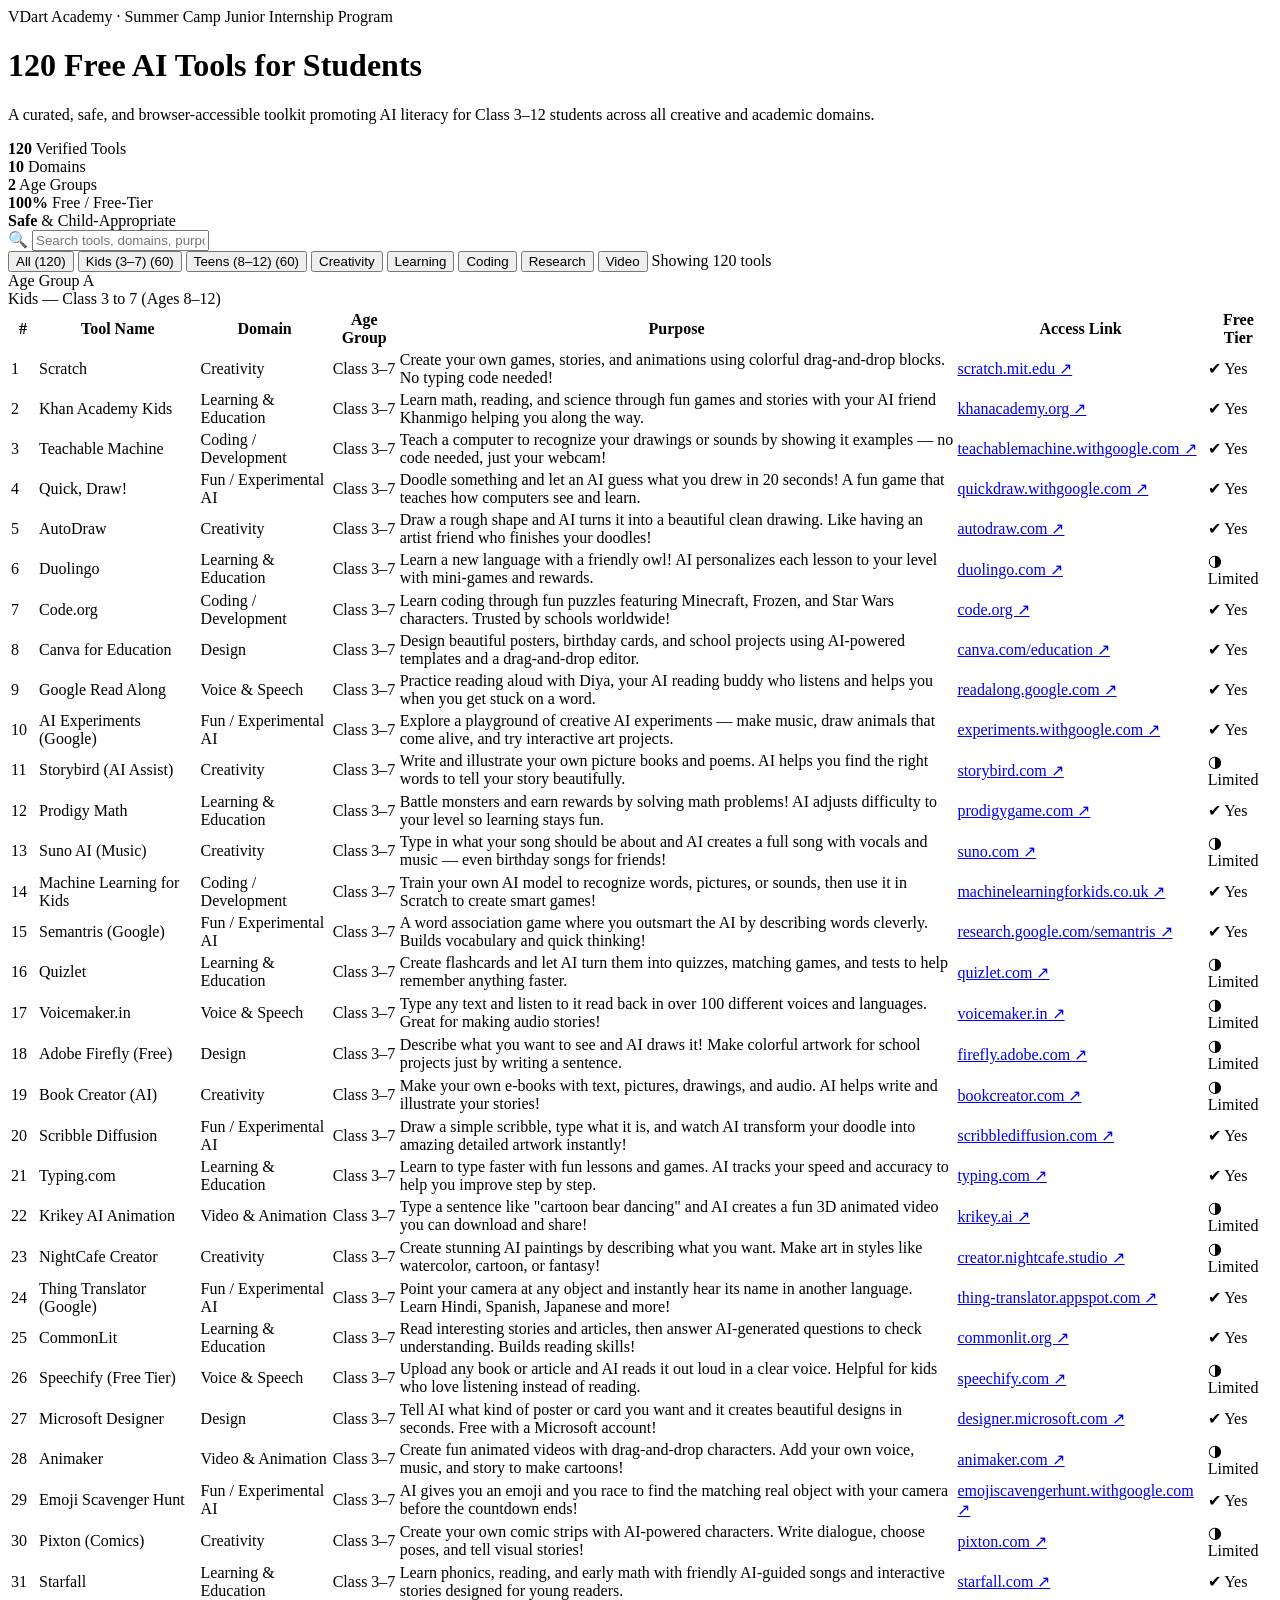
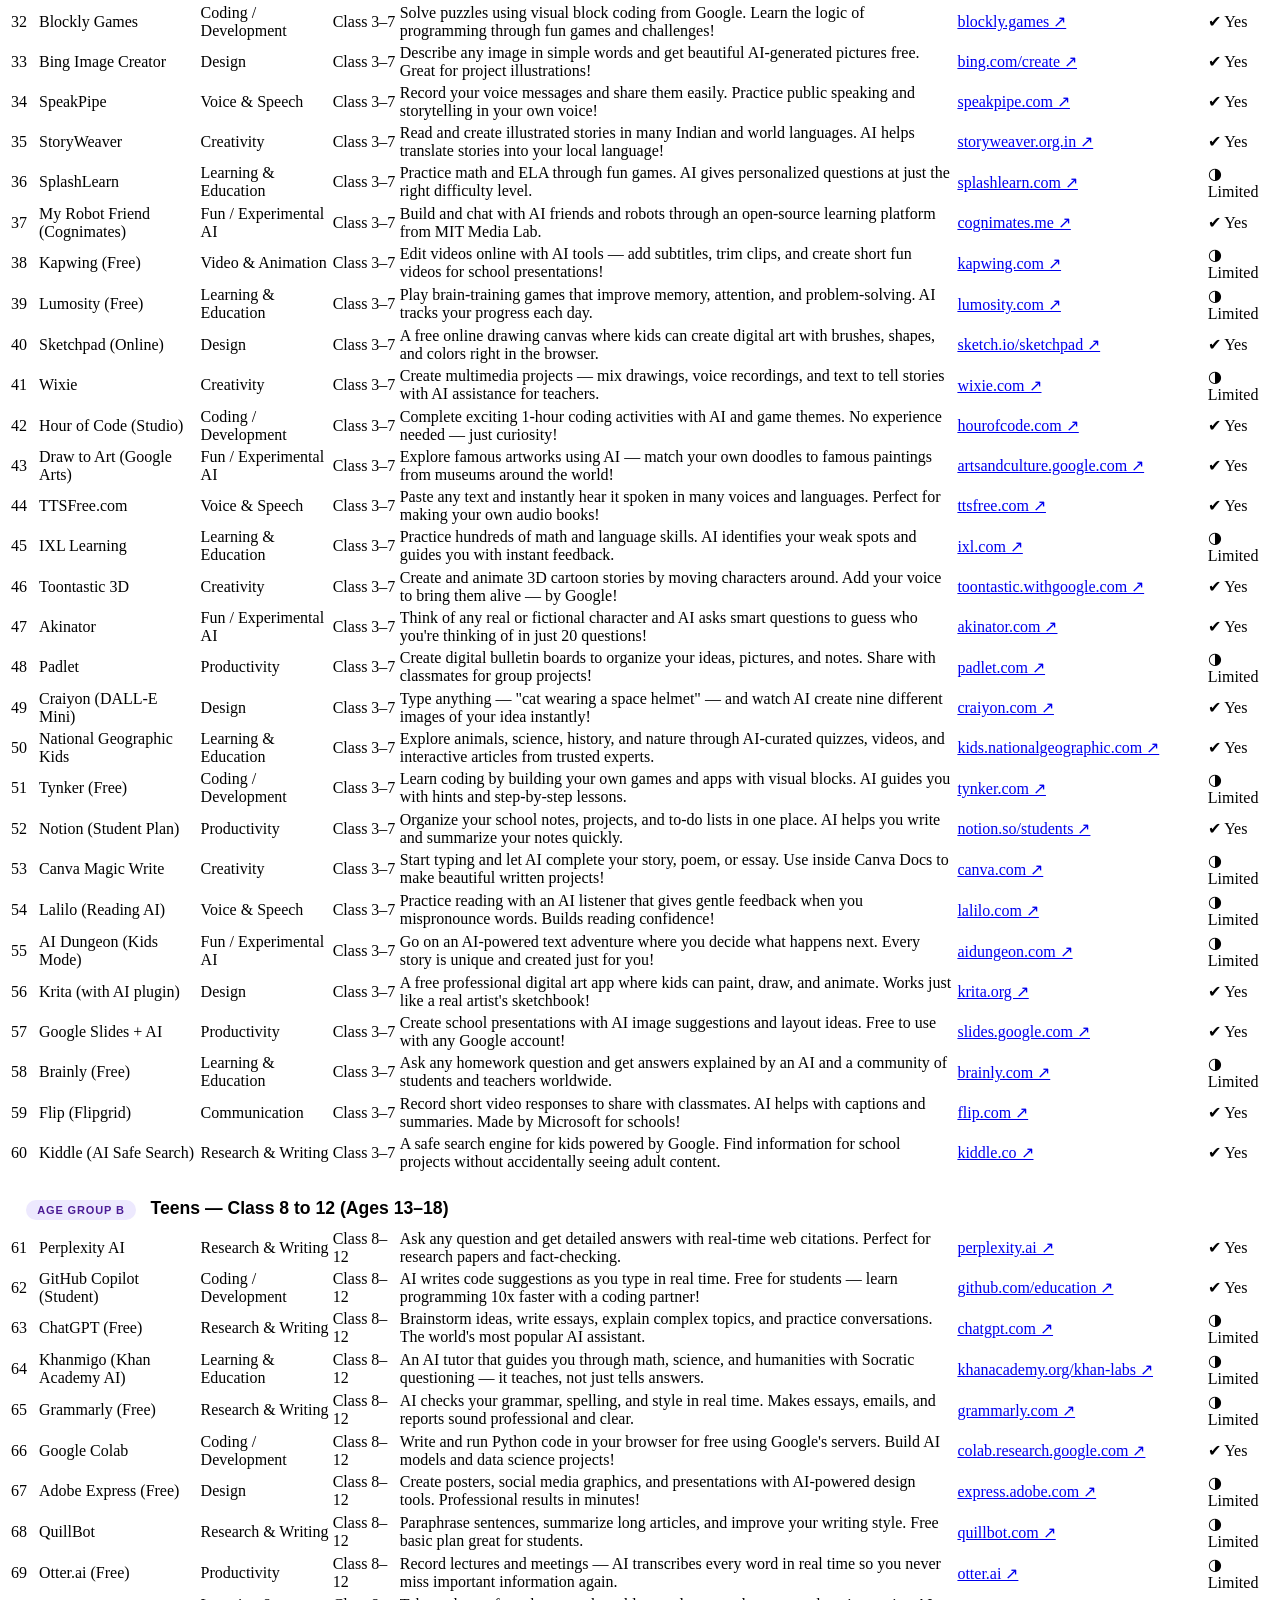
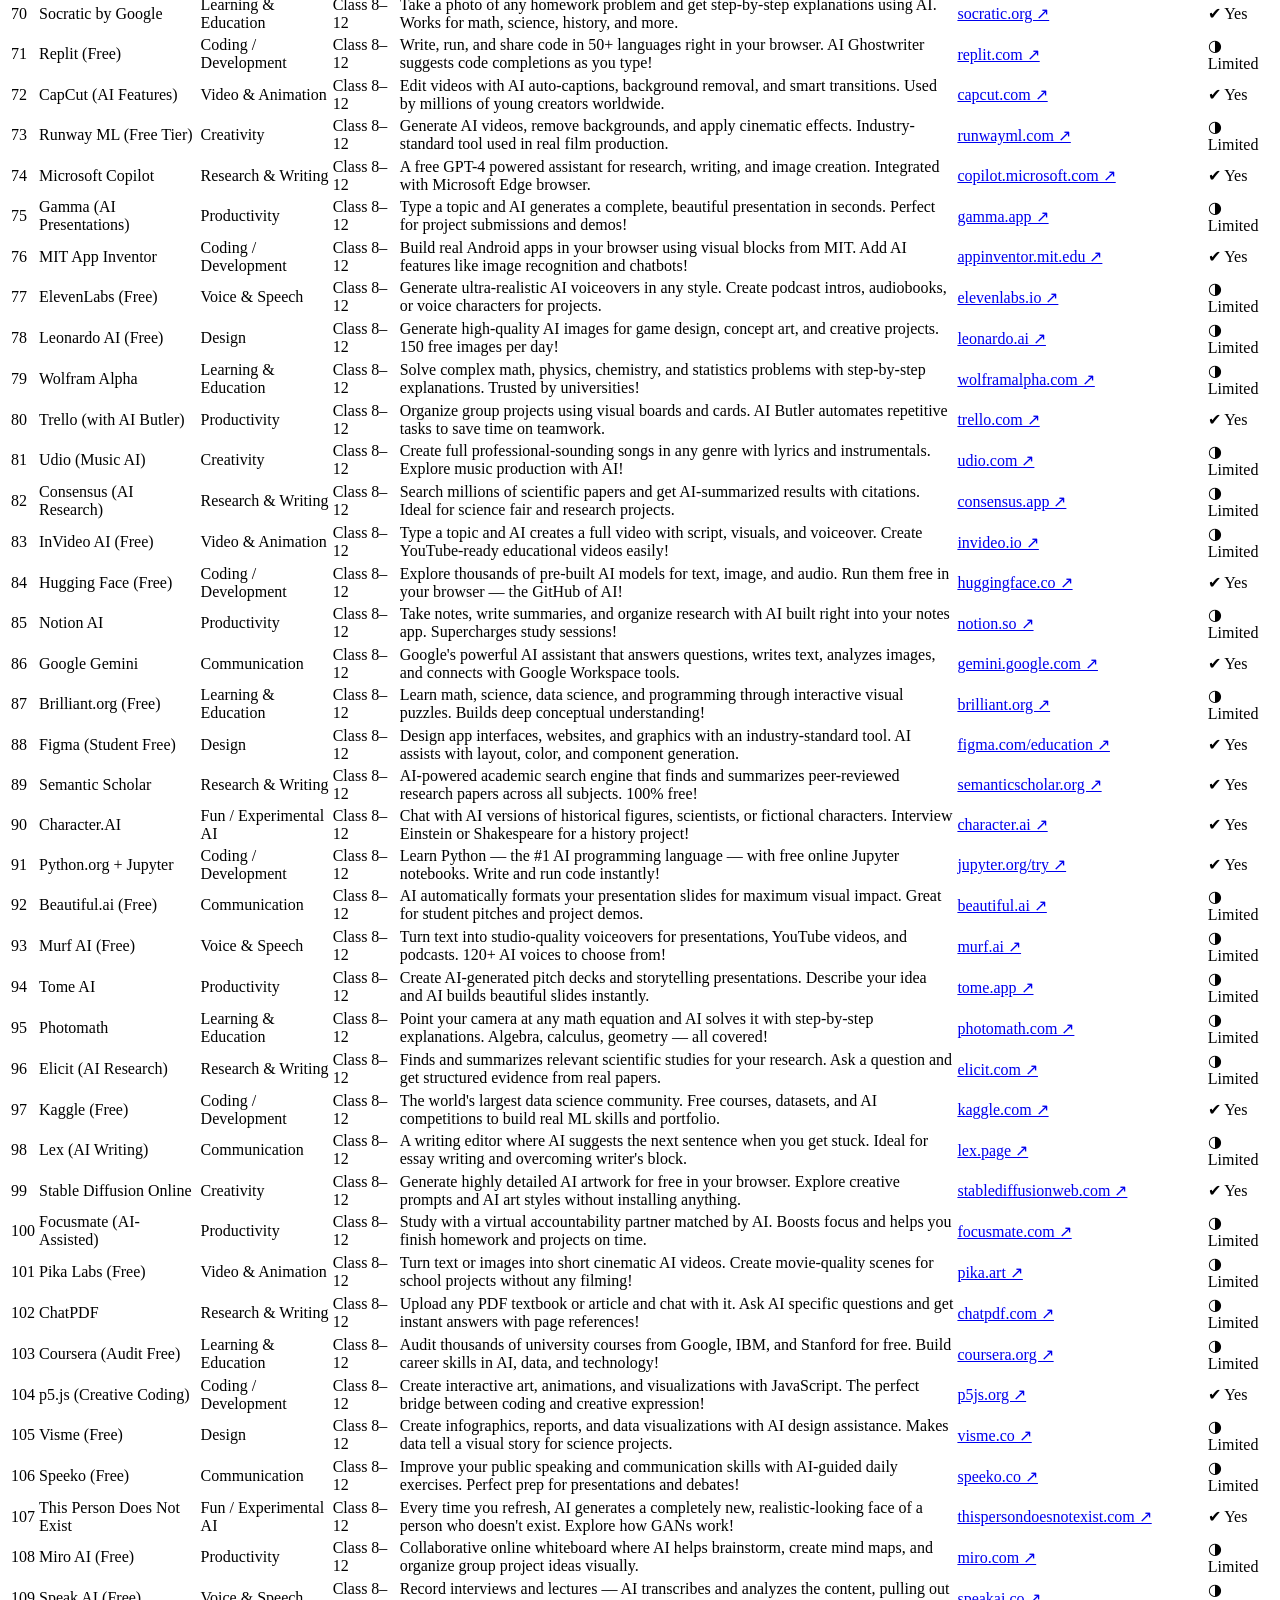
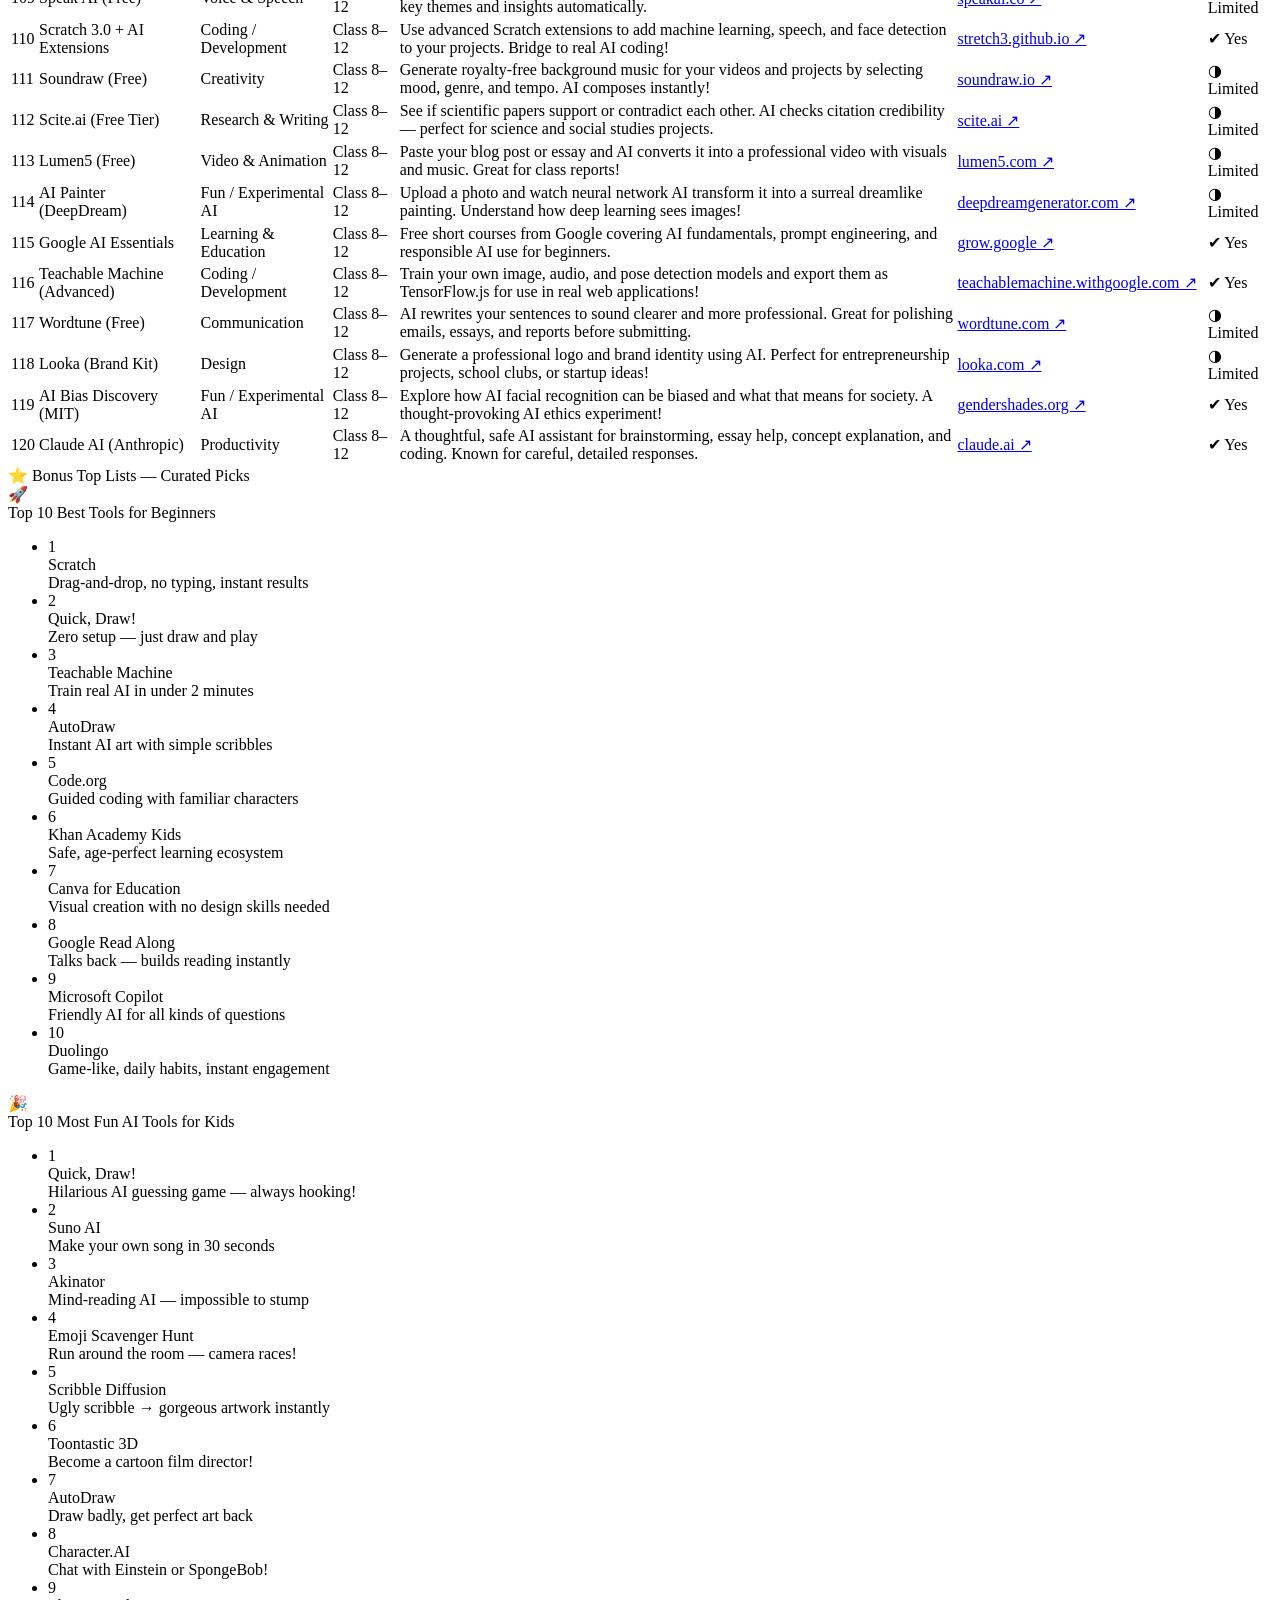
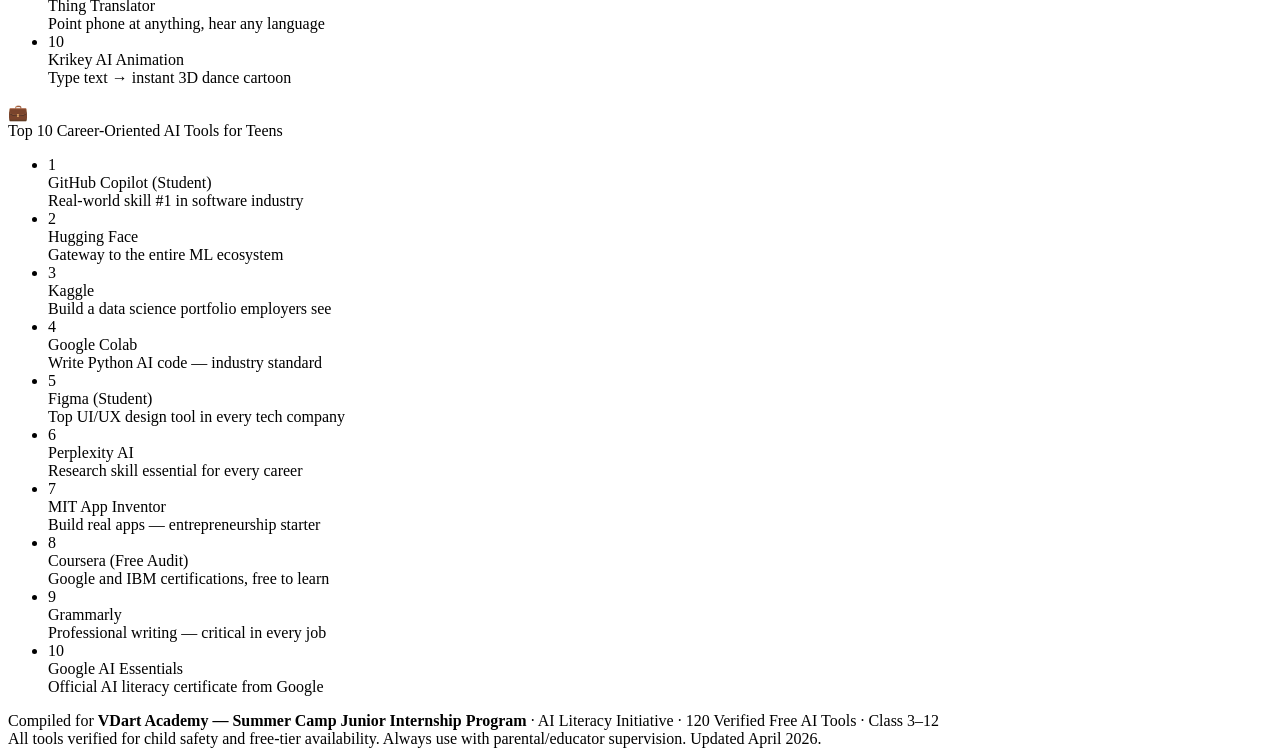
==== commit 86473ca4: "Add files via upload" ====
--- a/index.html
+++ b/index.html
@@ -4,411 +4,7 @@
 <meta charset="UTF-8">
 <meta name="viewport" content="width=device-width, initial-scale=1.0">
 <title>VDart Academy – 120 Free AI Tools for Students</title>
-<style>
-  @import url('https://fonts.googleapis.com/css2?family=Sora:wght@400;600;700;800&family=DM+Sans:ital,wght@0,400;0,500;1,400&display=swap');
-
-  :root {
-    --brand-navy: #0A1628;
-    --brand-blue: #1A3A6B;
-    --brand-accent: #2563EB;
-    --brand-sky: #38BDF8;
-    --brand-mint: #10B981;
-    --brand-amber: #F59E0B;
-    --brand-coral: #F43F5E;
-    --brand-purple: #7C3AED;
-    --brand-orange: #EA580C;
-    --brand-teal: #0D9488;
-    --bg-primary: #F8FAFC;
-    --bg-card: #FFFFFF;
-    --text-primary: #0F172A;
-    --text-secondary: #475569;
-    --text-muted: #94A3B8;
-    --border: #E2E8F0;
-    --shadow: 0 1px 3px rgba(0,0,0,0.08), 0 1px 2px rgba(0,0,0,0.06);
-    --shadow-md: 0 4px 6px -1px rgba(0,0,0,0.1), 0 2px 4px -1px rgba(0,0,0,0.06);
-  }
-
-  * { box-sizing: border-box; margin: 0; padding: 0; }
-
-  body {
-    font-family: 'DM Sans', sans-serif;
-    background: var(--bg-primary);
-    color: var(--text-primary);
-    line-height: 1.6;
-    font-size: 14px;
-  }
-
-  /* HEADER */
-  .header {
-    background: linear-gradient(135deg, var(--brand-navy) 0%, var(--brand-blue) 60%, #1E4DA0 100%);
-    color: white;
-    padding: 3rem 2rem 2.5rem;
-    text-align: center;
-    position: relative;
-    overflow: hidden;
-  }
-  .header::before {
-    content: '';
-    position: absolute;
-    top: -60px; right: -60px;
-    width: 300px; height: 300px;
-    background: radial-gradient(circle, rgba(56,189,248,0.15) 0%, transparent 70%);
-    border-radius: 50%;
-  }
-  .header::after {
-    content: '';
-    position: absolute;
-    bottom: -80px; left: -40px;
-    width: 250px; height: 250px;
-    background: radial-gradient(circle, rgba(124,58,237,0.12) 0%, transparent 70%);
-    border-radius: 50%;
-  }
-  .header-logo {
-    font-family: 'Sora', sans-serif;
-    font-size: 13px;
-    font-weight: 600;
-    letter-spacing: 0.15em;
-    text-transform: uppercase;
-    color: var(--brand-sky);
-    margin-bottom: 0.75rem;
-    position: relative;
-  }
-  .header h1 {
-    font-family: 'Sora', sans-serif;
-    font-size: 2.2rem;
-    font-weight: 800;
-    line-height: 1.15;
-    margin-bottom: 0.5rem;
-    position: relative;
-  }
-  .header h1 span { color: var(--brand-sky); }
-  .header-subtitle {
-    font-size: 15px;
-    color: rgba(255,255,255,0.75);
-    max-width: 600px;
-    margin: 0 auto 1.5rem;
-    position: relative;
-  }
-  .header-stats {
-    display: flex;
-    justify-content: center;
-    gap: 2rem;
-    flex-wrap: wrap;
-    position: relative;
-  }
-  .stat-chip {
-    background: rgba(255,255,255,0.1);
-    border: 1px solid rgba(255,255,255,0.2);
-    border-radius: 50px;
-    padding: 0.4rem 1rem;
-    font-size: 13px;
-    font-weight: 500;
-  }
-  .stat-chip strong { color: var(--brand-sky); }
-
-  /* CONTROLS */
-  .controls {
-    background: white;
-    border-bottom: 1px solid var(--border);
-    padding: 1rem 2rem;
-    position: sticky;
-    top: 0;
-    z-index: 100;
-    box-shadow: var(--shadow);
-  }
-  .controls-inner {
-    max-width: 1400px;
-    margin: 0 auto;
-    display: flex;
-    align-items: center;
-    gap: 1rem;
-    flex-wrap: wrap;
-  }
-  .search-box {
-    flex: 1;
-    min-width: 200px;
-    position: relative;
-  }
-  .search-box input {
-    width: 100%;
-    padding: 0.5rem 0.75rem 0.5rem 2.2rem;
-    border: 1px solid var(--border);
-    border-radius: 8px;
-    font-size: 13px;
-    font-family: inherit;
-    background: var(--bg-primary);
-    color: var(--text-primary);
-    outline: none;
-  }
-  .search-box input:focus { border-color: var(--brand-accent); }
-  .search-icon {
-    position: absolute;
-    left: 0.6rem;
-    top: 50%;
-    transform: translateY(-50%);
-    color: var(--text-muted);
-    font-size: 14px;
-  }
-  .filter-btn {
-    padding: 0.4rem 0.9rem;
-    border-radius: 50px;
-    border: 1px solid var(--border);
-    background: white;
-    font-size: 12px;
-    font-family: inherit;
-    cursor: pointer;
-    font-weight: 500;
-    color: var(--text-secondary);
-    transition: all 0.15s;
-    white-space: nowrap;
-  }
-  .filter-btn:hover { border-color: var(--brand-accent); color: var(--brand-accent); }
-  .filter-btn.active { background: var(--brand-accent); color: white; border-color: var(--brand-accent); }
-  .count-badge {
-    font-size: 12px;
-    color: var(--text-muted);
-    margin-left: auto;
-    white-space: nowrap;
-  }
-
-  /* SECTION HEADERS */
-  .section-header {
-    max-width: 1400px;
-    margin: 2rem auto 1rem;
-    padding: 0 2rem;
-    display: flex;
-    align-items: center;
-    gap: 0.75rem;
-  }
-  .section-badge {
-    font-family: 'Sora', sans-serif;
-    font-size: 11px;
-    font-weight: 700;
-    letter-spacing: 0.1em;
-    text-transform: uppercase;
-    padding: 0.3rem 0.8rem;
-    border-radius: 50px;
-  }
-  .badge-kids { background: #FEF3C7; color: #92400E; }
-  .badge-teens { background: #EDE9FE; color: #4C1D95; }
-  .section-title {
-    font-family: 'Sora', sans-serif;
-    font-size: 1.3rem;
-    font-weight: 700;
-    color: var(--text-primary);
-  }
-
-  /* TABLE WRAPPER */
-  .table-wrapper {
-    max-width: 1400px;
-    margin: 0 auto 1rem;
-    padding: 0 2rem;
-    overflow-x: auto;
-  }
-  .tools-table {
-    width: 100%;
-    border-collapse: collapse;
-    background: white;
-    border-radius: 12px;
-    border: 1px solid var(--border);
-    overflow: hidden;
-    box-shadow: var(--shadow);
-    min-width: 900px;
-  }
-  .tools-table thead tr {
-    background: var(--bg-primary);
-    border-bottom: 2px solid var(--border);
-  }
-  .tools-table th {
-    padding: 0.75rem 0.9rem;
-    text-align: left;
-    font-family: 'Sora', sans-serif;
-    font-size: 11px;
-    font-weight: 700;
-    letter-spacing: 0.08em;
-    text-transform: uppercase;
-    color: var(--text-secondary);
-    white-space: nowrap;
-  }
-  .tools-table tbody tr {
-    border-bottom: 1px solid var(--border);
-    transition: background 0.1s;
-  }
-  .tools-table tbody tr:last-child { border-bottom: none; }
-  .tools-table tbody tr:hover { background: #F8FAFC; }
-  .tools-table tbody tr.hidden-row { display: none; }
-  .tools-table td {
-    padding: 0.7rem 0.9rem;
-    vertical-align: top;
-    font-size: 13px;
-    color: var(--text-primary);
-  }
-
-  /* TOOL NAME CELL */
-  .tool-name {
-    font-weight: 600;
-    color: var(--text-primary);
-    font-family: 'Sora', sans-serif;
-    font-size: 13px;
-    white-space: nowrap;
-  }
-  .tool-link {
-    display: inline-block;
-    margin-top: 3px;
-    font-size: 11px;
-    color: var(--brand-accent);
-    text-decoration: none;
-    font-weight: 500;
-  }
-  .tool-link:hover { text-decoration: underline; }
-
-  /* DOMAIN BADGE */
-  .domain-tag {
-    display: inline-block;
-    padding: 0.2rem 0.6rem;
-    border-radius: 50px;
-    font-size: 11px;
-    font-weight: 600;
-    white-space: nowrap;
-  }
-  .dom-creativity { background: #FEE2E2; color: #991B1B; }
-  .dom-learning { background: #DCFCE7; color: #14532D; }
-  .dom-coding { background: #DBEAFE; color: #1E3A8A; }
-  .dom-productivity { background: #E0E7FF; color: #3730A3; }
-  .dom-communication { background: #FCE7F3; color: #831843; }
-  .dom-design { background: #FEF9C3; color: #713F12; }
-  .dom-video { background: #FEE2E2; color: #7F1D1D; }
-  .dom-voice { background: #F0FDF4; color: #14532D; }
-  .dom-research { background: #F3E8FF; color: #4C1D95; }
-  .dom-fun { background: #FFF7ED; color: #7C2D12; }
-
-  /* AGE GROUP */
-  .age-tag {
-    display: inline-block;
-    padding: 0.2rem 0.6rem;
-    border-radius: 50px;
-    font-size: 11px;
-    font-weight: 700;
-    white-space: nowrap;
-  }
-  .age-kids { background: #FEF3C7; color: #78350F; }
-  .age-teens { background: #EDE9FE; color: #4C1D95; }
-
-  /* FREE BADGE */
-  .free-yes { color: #059669; font-weight: 700; font-size: 12px; }
-  .free-limited { color: #D97706; font-weight: 600; font-size: 12px; }
-
-  /* PURPOSE */
-  .purpose-text {
-    color: var(--text-secondary);
-    font-size: 12.5px;
-    line-height: 1.5;
-    max-width: 280px;
-  }
-
-  /* NO RESULTS */
-  .no-results {
-    text-align: center;
-    padding: 3rem;
-    color: var(--text-muted);
-    font-size: 14px;
-  }
-
-  /* BONUS SECTION */
-  .bonus-section {
-    max-width: 1400px;
-    margin: 2.5rem auto 0;
-    padding: 0 2rem 3rem;
-  }
-  .bonus-title {
-    font-family: 'Sora', sans-serif;
-    font-size: 1.5rem;
-    font-weight: 800;
-    color: var(--text-primary);
-    margin-bottom: 1.5rem;
-    padding-top: 1rem;
-    border-top: 2px solid var(--border);
-  }
-  .bonus-title span { color: var(--brand-accent); }
-  .bonus-grid {
-    display: grid;
-    grid-template-columns: repeat(auto-fit, minmax(300px, 1fr));
-    gap: 1.25rem;
-  }
-  .bonus-card {
-    background: white;
-    border: 1px solid var(--border);
-    border-radius: 12px;
-    padding: 1.25rem;
-    box-shadow: var(--shadow);
-  }
-  .bonus-card-title {
-    font-family: 'Sora', sans-serif;
-    font-size: 13px;
-    font-weight: 700;
-    margin-bottom: 1rem;
-    padding-bottom: 0.6rem;
-    border-bottom: 1px solid var(--border);
-    display: flex;
-    align-items: center;
-    gap: 0.5rem;
-  }
-  .bonus-icon {
-    width: 28px; height: 28px;
-    border-radius: 8px;
-    display: flex; align-items: center; justify-content: center;
-    font-size: 14px;
-    flex-shrink: 0;
-  }
-  .icon-green { background: #DCFCE7; }
-  .icon-blue { background: #DBEAFE; }
-  .icon-purple { background: #EDE9FE; }
-  .bonus-list {
-    list-style: none;
-  }
-  .bonus-list li {
-    display: flex;
-    align-items: flex-start;
-    gap: 0.5rem;
-    padding: 0.4rem 0;
-    font-size: 13px;
-    border-bottom: 1px solid var(--bg-primary);
-  }
-  .bonus-list li:last-child { border-bottom: none; }
-  .bonus-num {
-    background: var(--bg-primary);
-    border-radius: 50%;
-    width: 20px; height: 20px;
-    display: flex; align-items: center; justify-content: center;
-    font-size: 10px;
-    font-weight: 700;
-    color: var(--text-secondary);
-    flex-shrink: 0;
-    margin-top: 1px;
-  }
-  .bonus-tool { font-weight: 600; color: var(--text-primary); }
-  .bonus-reason { color: var(--text-secondary); font-size: 12px; }
-
-  /* FOOTER */
-  .footer {
-    background: var(--brand-navy);
-    color: rgba(255,255,255,0.6);
-    text-align: center;
-    padding: 1.5rem 2rem;
-    font-size: 12px;
-  }
-  .footer strong { color: var(--brand-sky); }
-
-  @media (max-width: 768px) {
-    .header h1 { font-size: 1.5rem; }
-    .header-stats { gap: 0.75rem; }
-    .controls-inner { gap: 0.5rem; }
-    .table-wrapper { padding: 0 1rem; }
-    .section-header { padding: 0 1rem; }
-    .bonus-section { padding: 0 1rem 2rem; }
-    .bonus-grid { grid-template-columns: 1fr; }
-  }
-</style>
+<link rel="stylesheet" href="JIP_Domain.css">
 </head>
 <body>
 
@@ -1640,56 +1236,6 @@
   All tools verified for child safety and free-tier availability. Always use with parental/educator supervision. Updated April 2026.
 </div>
 
-<script>
-let activeFilter = 'all';
-
-function setFilter(filter, btn) {
-  activeFilter = filter;
-  document.querySelectorAll('.filter-btn').forEach(b => b.classList.remove('active'));
-  btn.classList.add('active');
-  filterTools();
-}
-
-function filterTools() {
-  const search = document.getElementById('searchInput').value.toLowerCase();
-  const rows = document.querySelectorAll('#tableBody tr[data-group]');
-  let visible = 0;
-
-  rows.forEach(row => {
-    const group = row.getAttribute('data-group');
-    const domain = row.getAttribute('data-domain') || '';
-    const text = row.textContent.toLowerCase();
-
-    let groupMatch = (activeFilter === 'all') ||
-                     (activeFilter === 'kids' && group === 'kids') ||
-                     (activeFilter === 'teens' && group === 'teens') ||
-                     (domain.includes(activeFilter.toLowerCase())) ||
-                     (activeFilter.toLowerCase() === 'coding' && domain === 'coding') ||
-                     (activeFilter.toLowerCase() === 'research' && domain === 'research') ||
-                     (activeFilter.toLowerCase() === 'creativity' && domain === 'creativity') ||
-                     (activeFilter.toLowerCase() === 'learning' && domain === 'learning') ||
-                     (activeFilter.toLowerCase() === 'video' && domain === 'video');
-
-    const domainMatch = (activeFilter === 'all' || activeFilter === 'kids' || activeFilter === 'teens') ? true :
-                        domain.includes(activeFilter.toLowerCase()) || activeFilter.toLowerCase() === domain;
-
-    const searchMatch = !search || text.includes(search);
-
-    const finalMatch = (activeFilter === 'kids' || activeFilter === 'teens')
-      ? (groupMatch && searchMatch)
-      : (domainMatch && searchMatch && (activeFilter === 'all' ? true : domain === activeFilter.toLowerCase()));
-
-    if ((activeFilter === 'all' || activeFilter === 'kids' || activeFilter === 'teens') ? (groupMatch && searchMatch) : (domainMatch && searchMatch)) {
-      row.style.display = '';
-      visible++;
-    } else {
-      row.style.display = 'none';
-    }
-  });
-
-  document.getElementById('countBadge').textContent = `Showing ${visible} tool${visible !== 1 ? 's' : ''}`;
-  document.getElementById('noResults').style.display = visible === 0 ? 'block' : 'none';
-}
-</script>
+<script src="JIP_Domain.js"></script>
 </body>
-</html>
+</html>
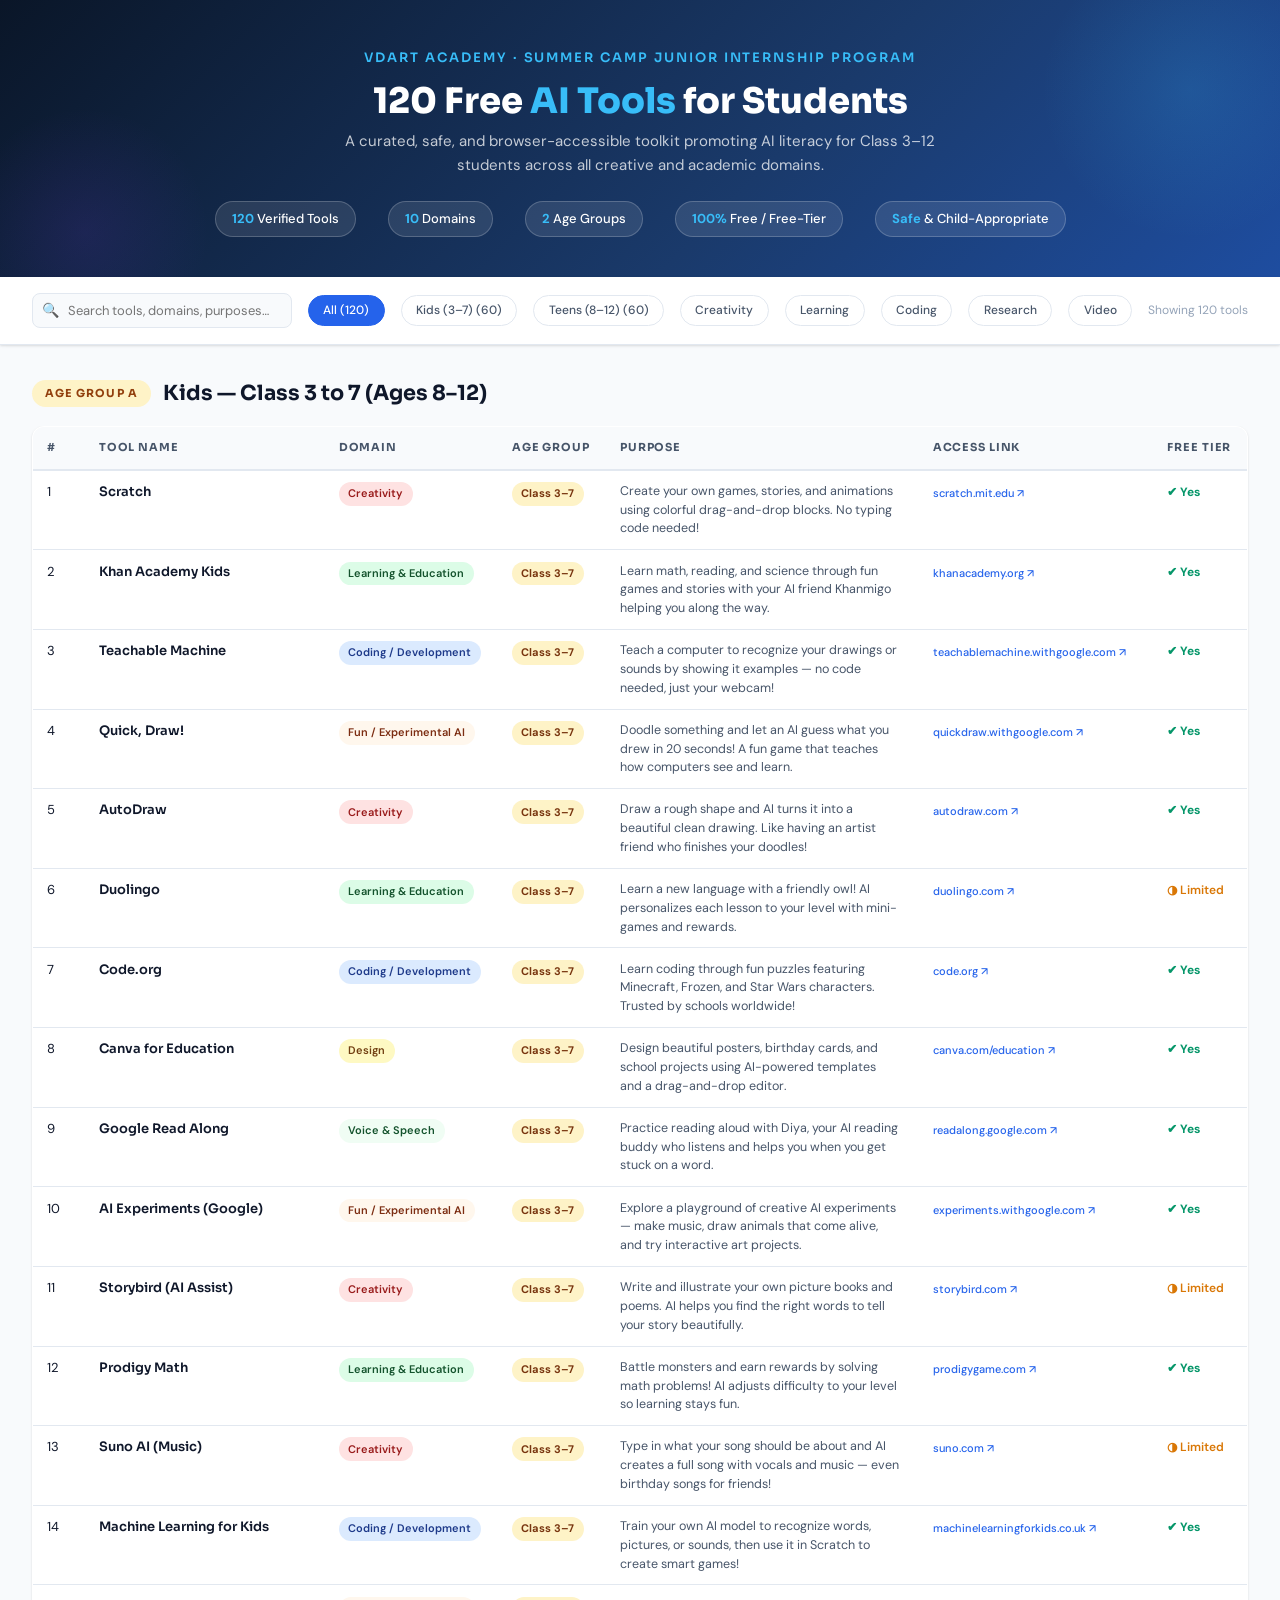
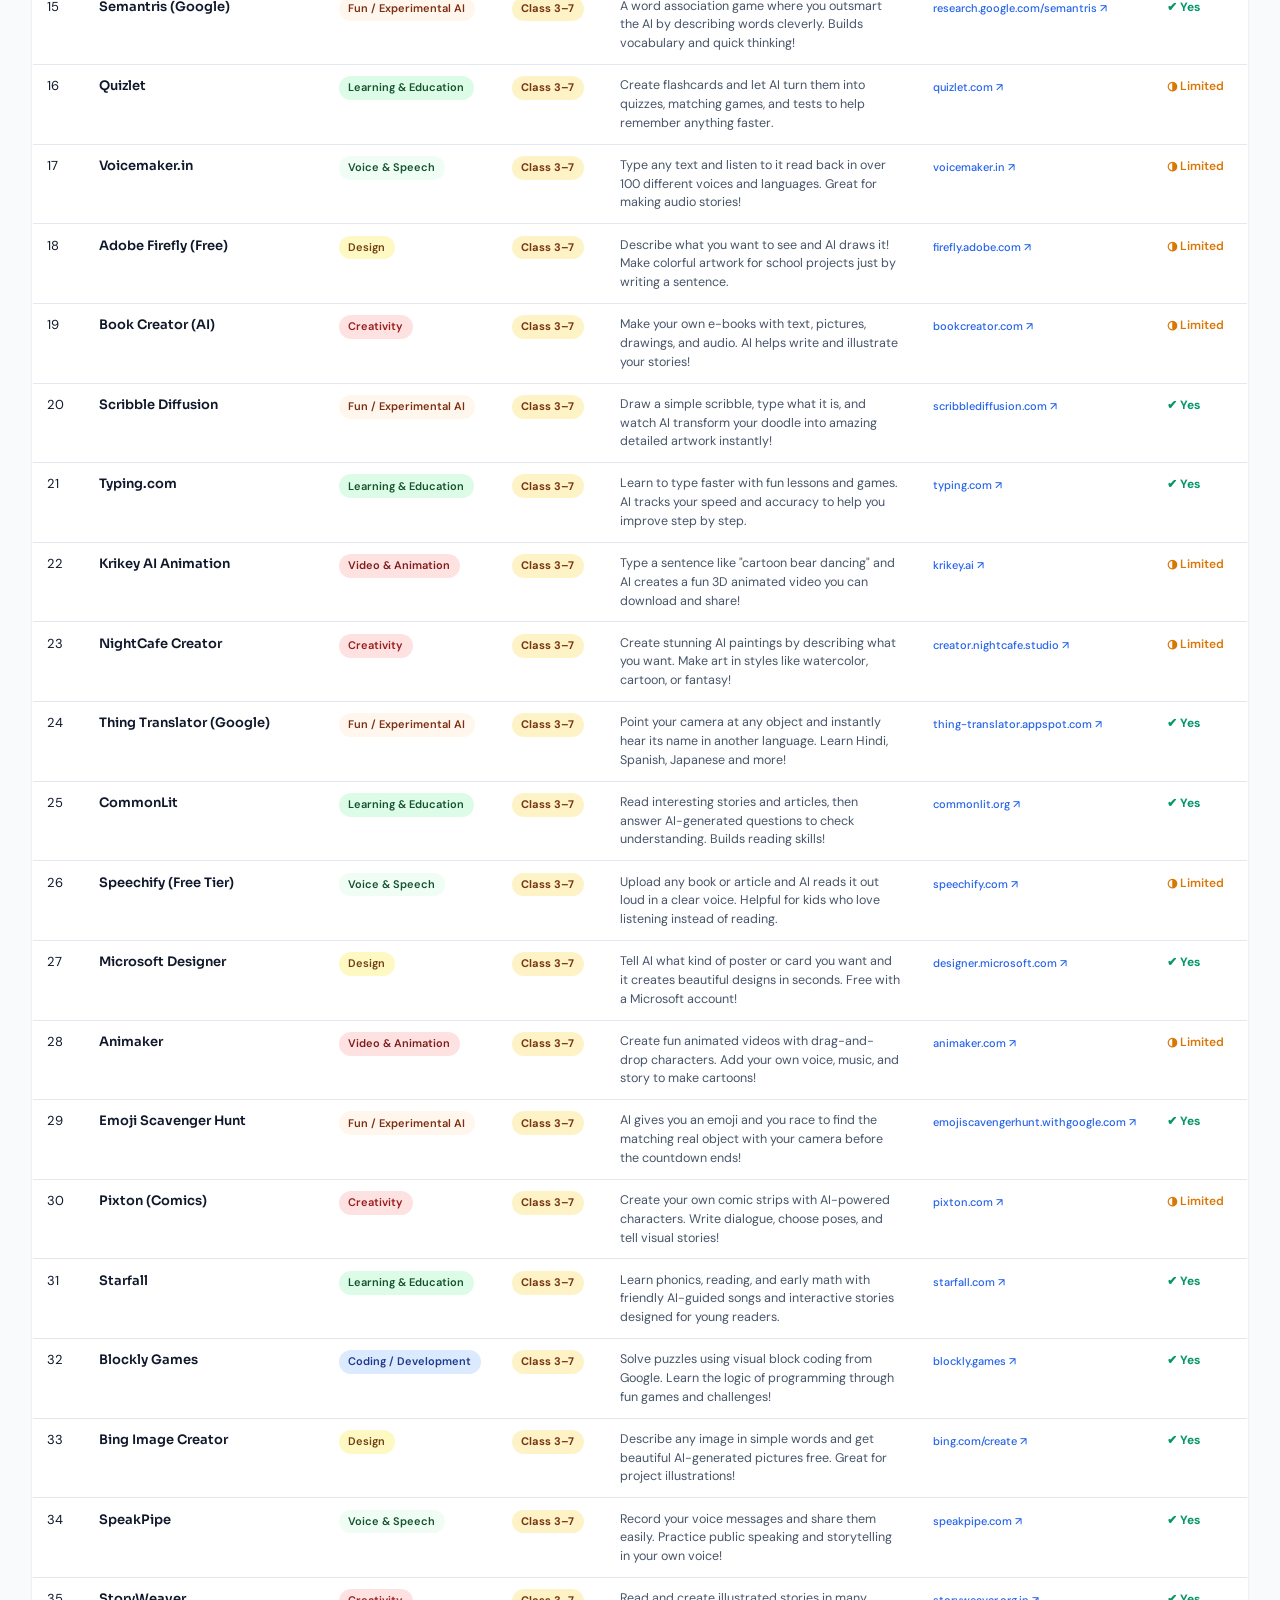
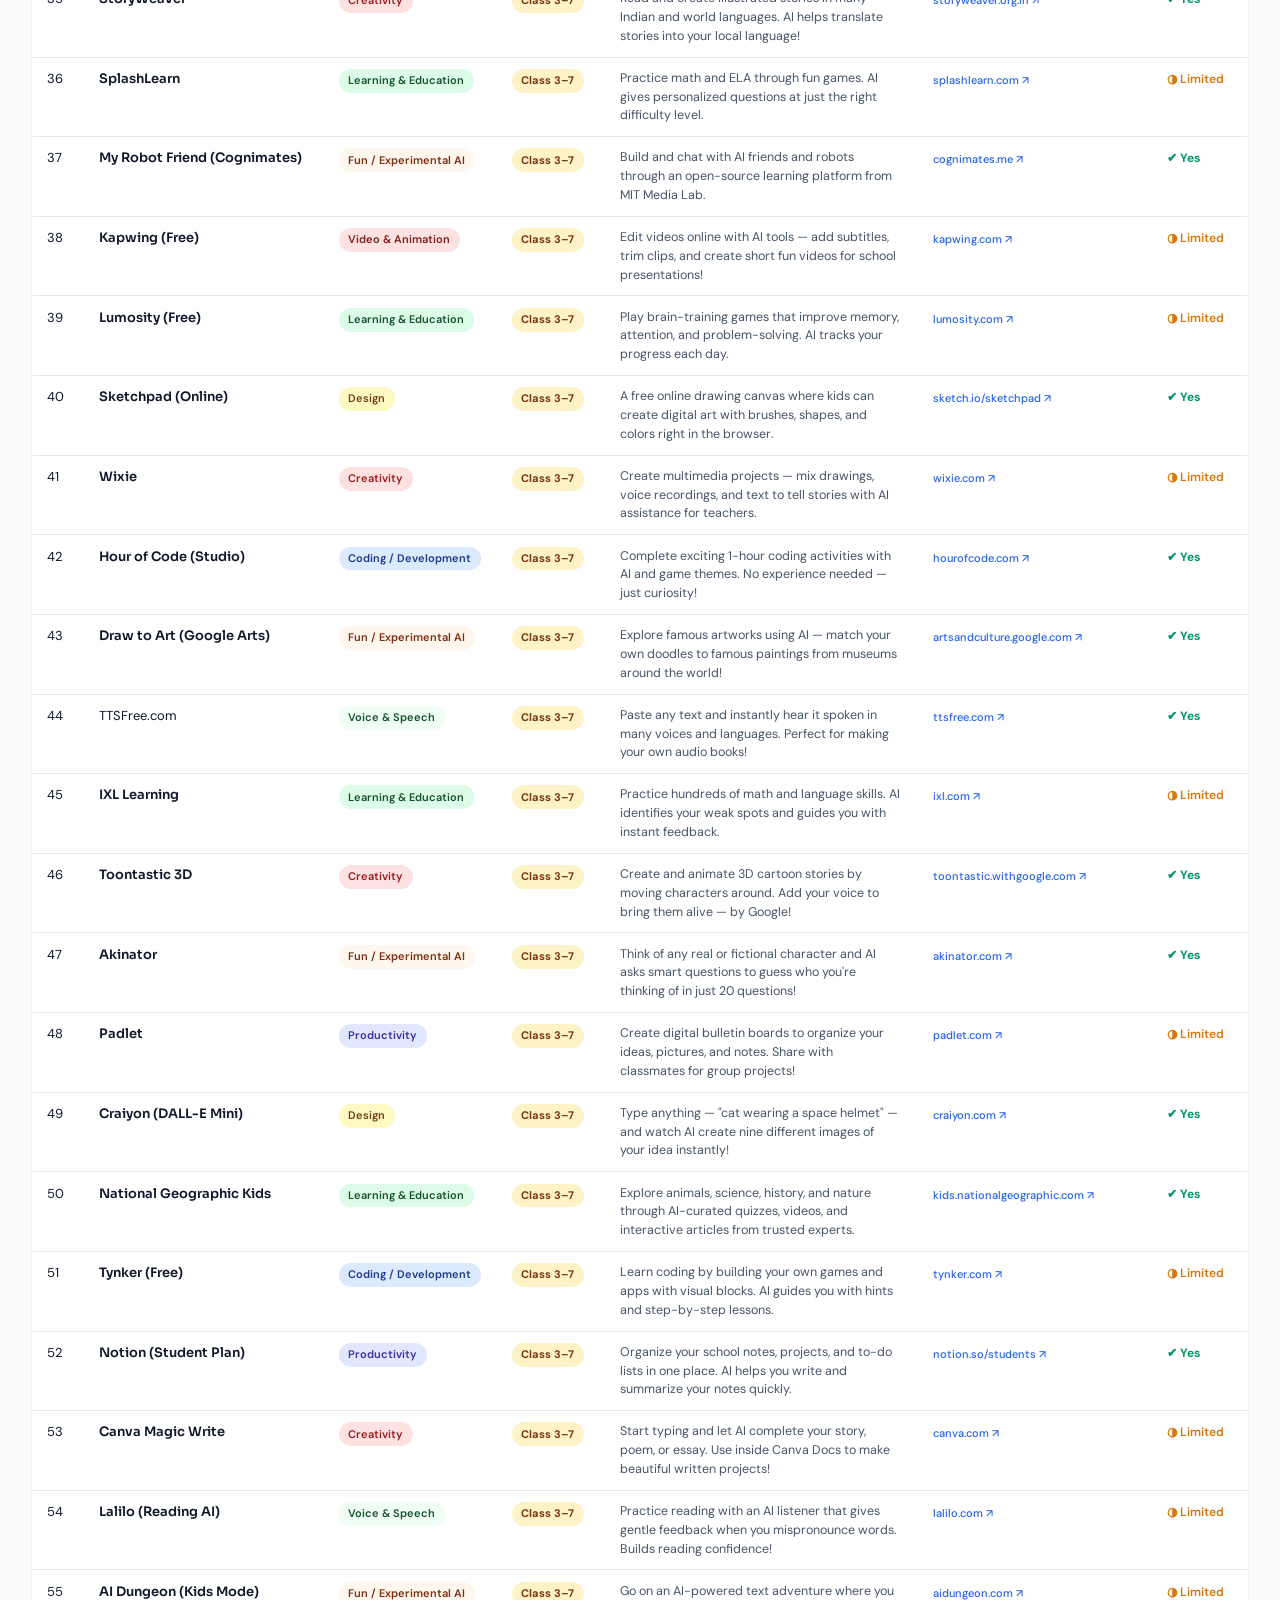
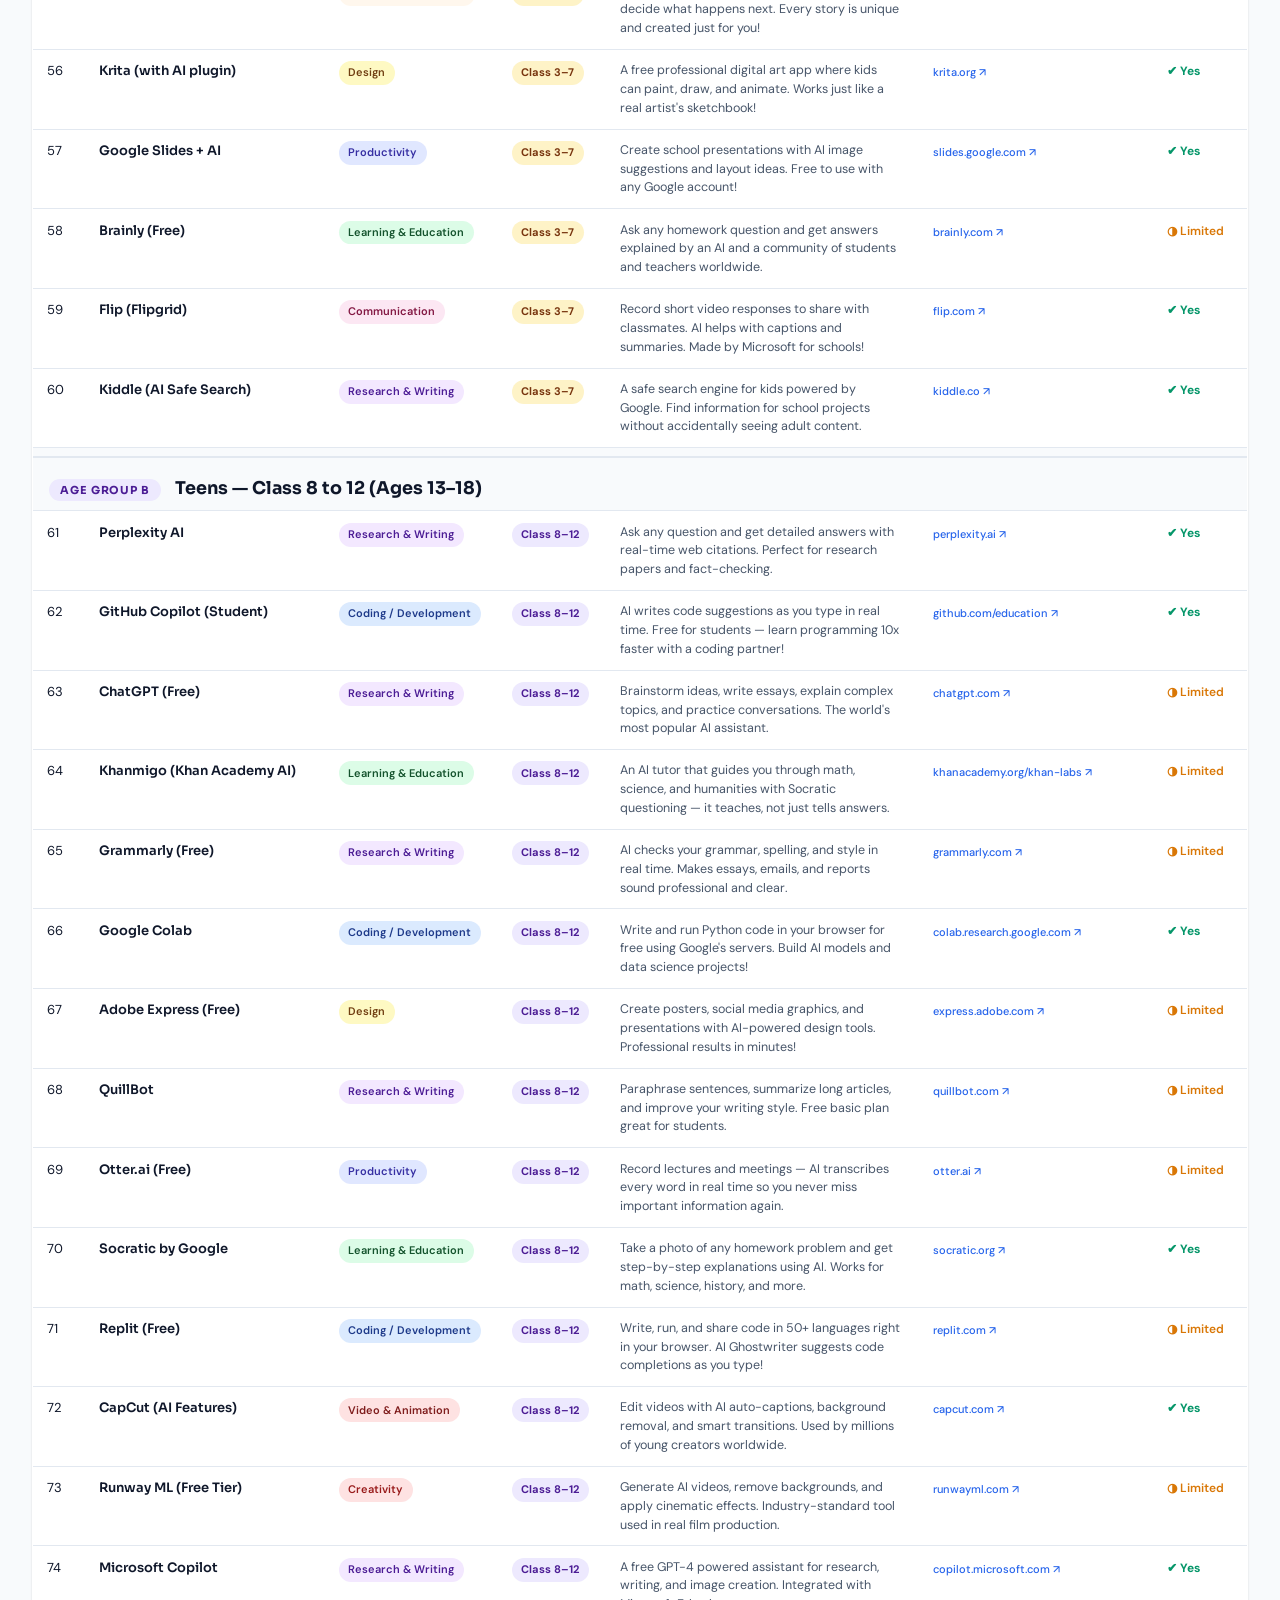
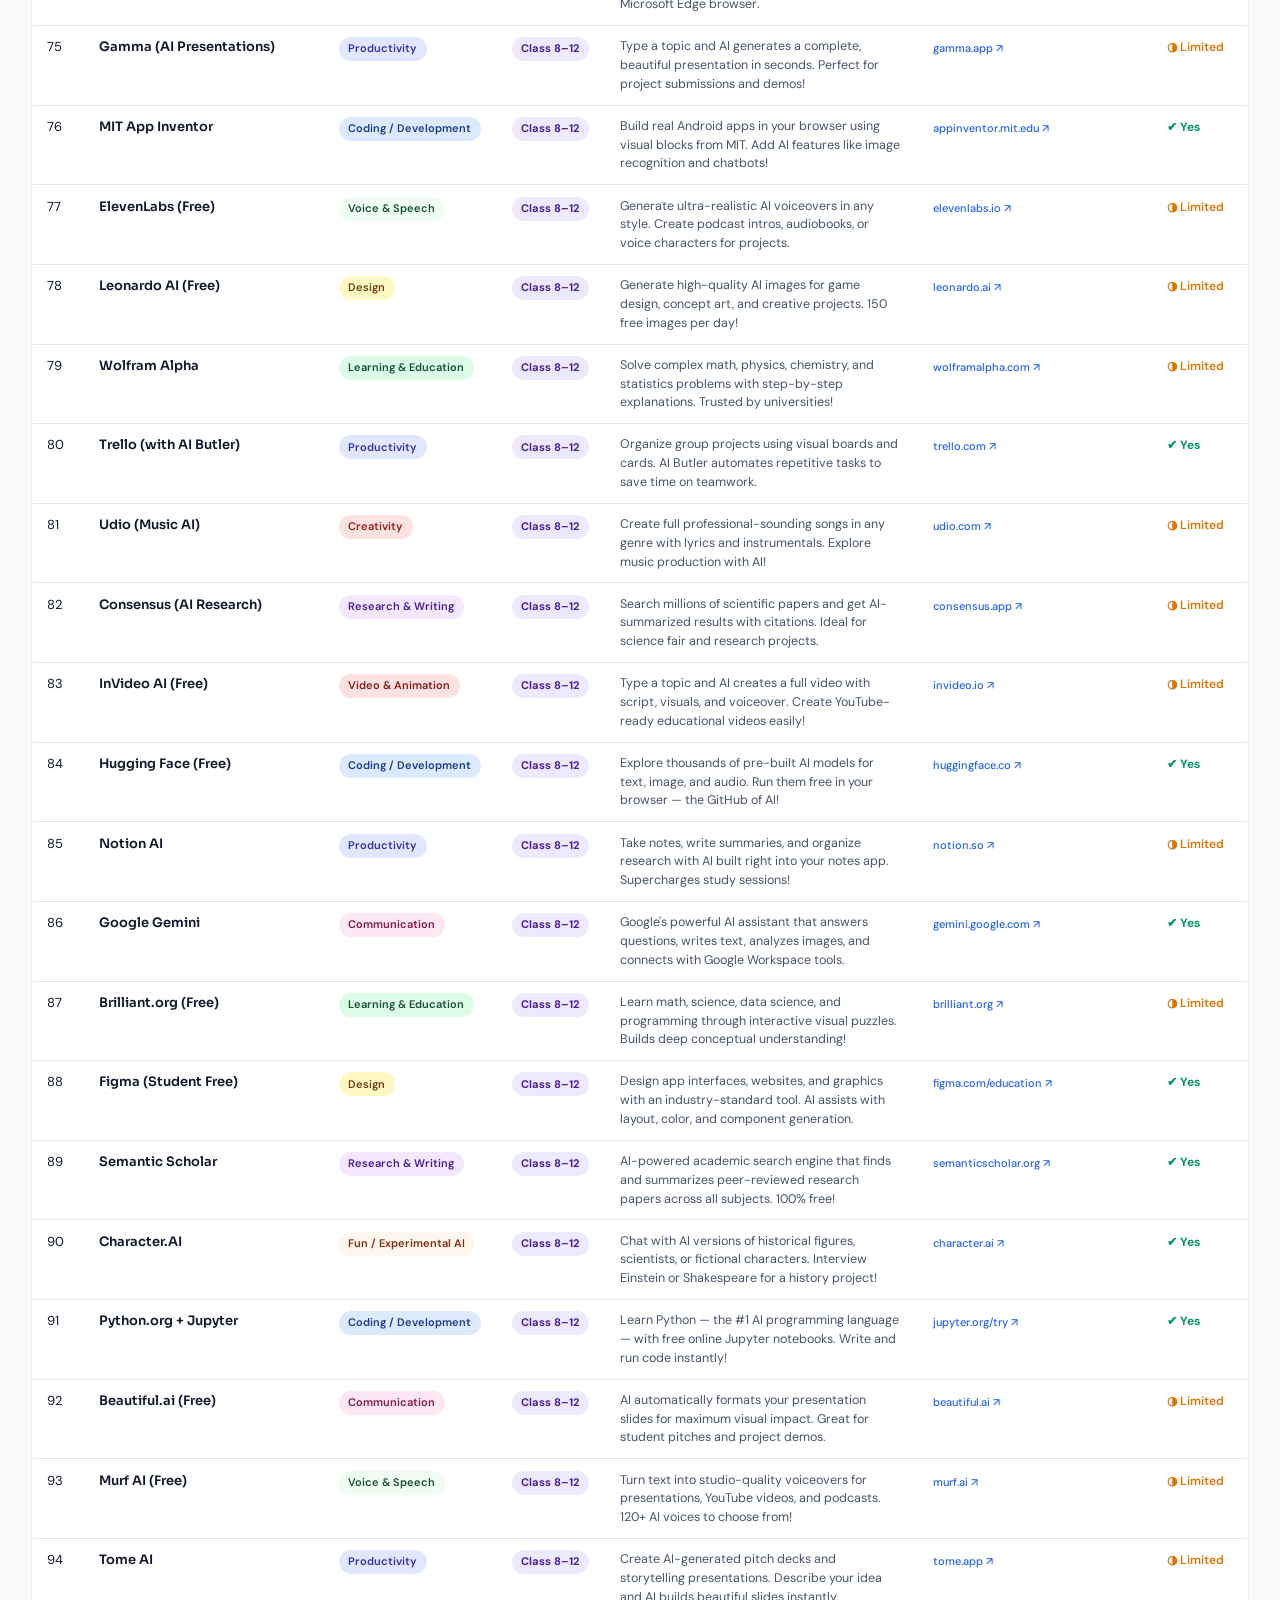
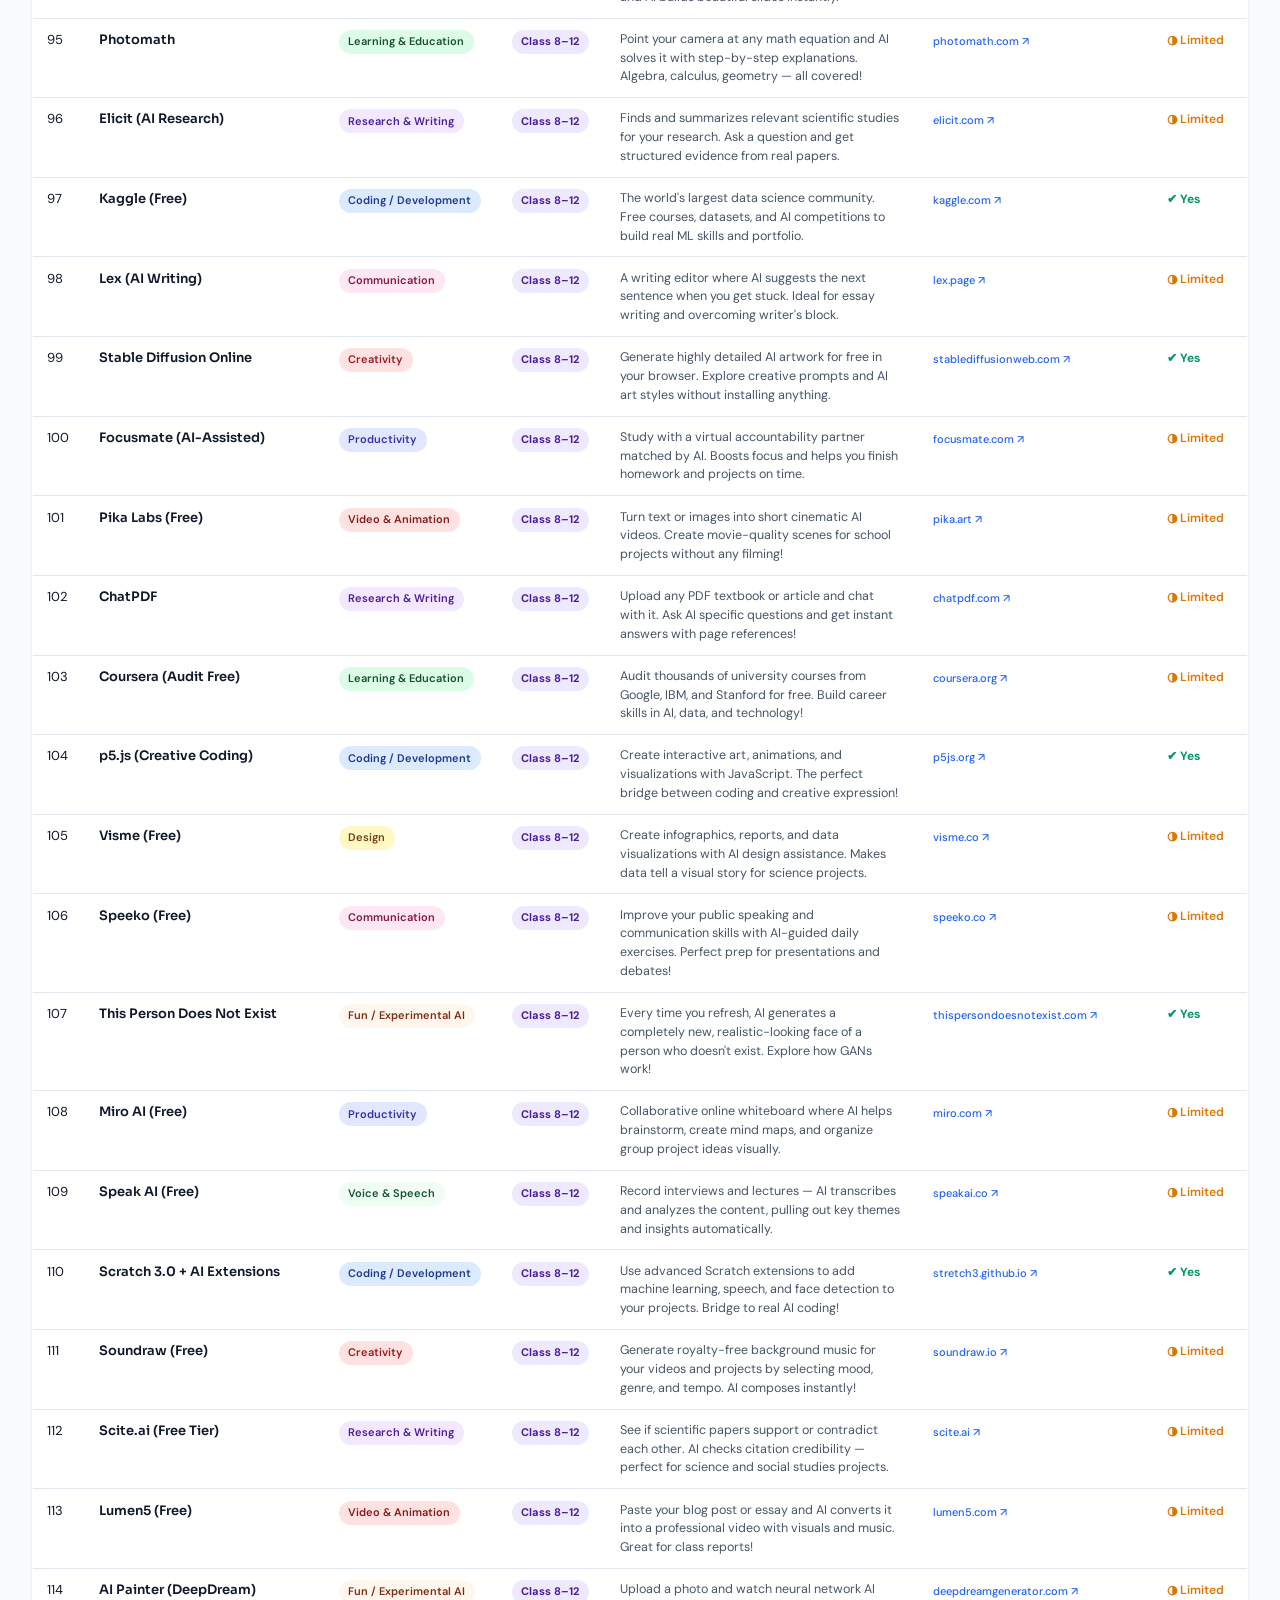
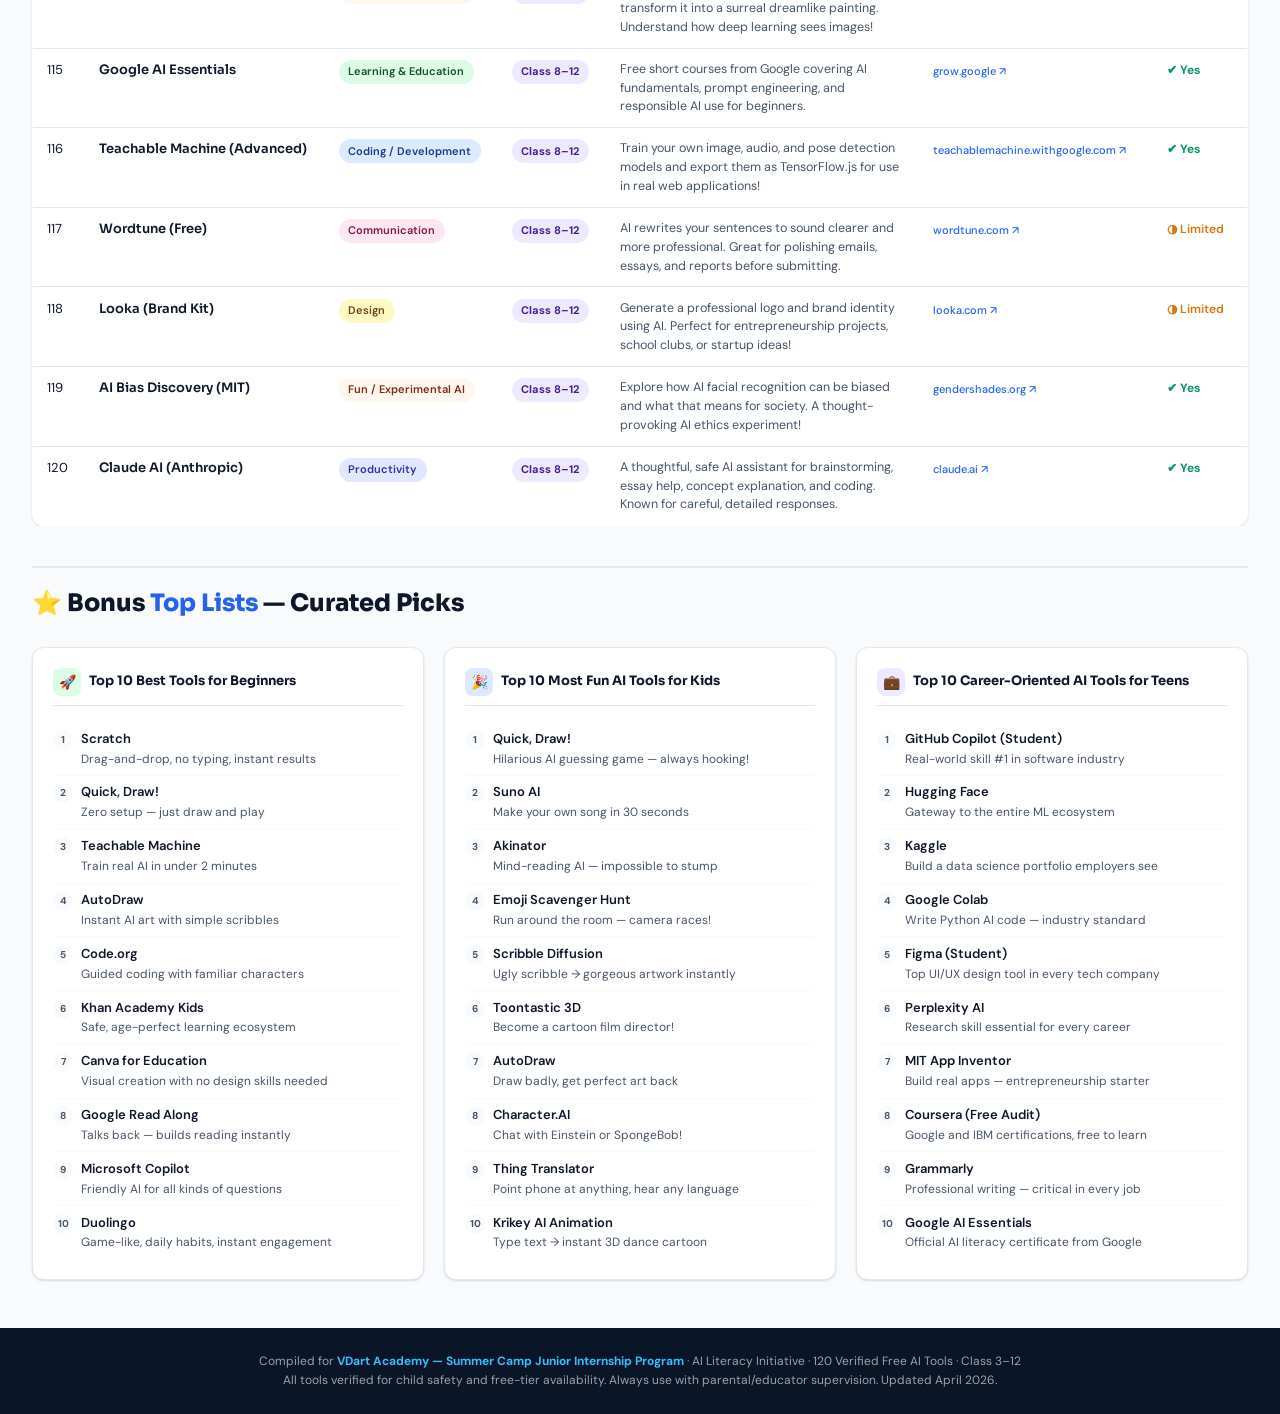
==== commit d2b375d2: "Update index.html" ====
--- a/index.html
+++ b/index.html
@@ -4,7 +4,7 @@
 <meta charset="UTF-8">
 <meta name="viewport" content="width=device-width, initial-scale=1.0">
 <title>VDart Academy – 120 Free AI Tools for Students</title>
-<link rel="stylesheet" href="JIP_Domain.css">
+<link rel="stylesheet" href="style.css">
 </head>
 <body>
 
@@ -1238,4 +1238,4 @@
 
 <script src="JIP_Domain.js"></script>
 </body>
-</html>+</html>
--- a/style.css
+++ b/style.css
@@ -0,0 +1,403 @@
+@import url('https://fonts.googleapis.com/css2?family=Sora:wght@400;600;700;800&family=DM+Sans:ital,wght@0,400;0,500;1,400&display=swap');
+
+:root {
+  --brand-navy: #0A1628;
+  --brand-blue: #1A3A6B;
+  --brand-accent: #2563EB;
+  --brand-sky: #38BDF8;
+  --brand-mint: #10B981;
+  --brand-amber: #F59E0B;
+  --brand-coral: #F43F5E;
+  --brand-purple: #7C3AED;
+  --brand-orange: #EA580C;
+  --brand-teal: #0D9488;
+  --bg-primary: #F8FAFC;
+  --bg-card: #FFFFFF;
+  --text-primary: #0F172A;
+  --text-secondary: #475569;
+  --text-muted: #94A3B8;
+  --border: #E2E8F0;
+  --shadow: 0 1px 3px rgba(0,0,0,0.08), 0 1px 2px rgba(0,0,0,0.06);
+  --shadow-md: 0 4px 6px -1px rgba(0,0,0,0.1), 0 2px 4px -1px rgba(0,0,0,0.06);
+}
+
+* { box-sizing: border-box; margin: 0; padding: 0; }
+
+body {
+  font-family: 'DM Sans', sans-serif;
+  background: var(--bg-primary);
+  color: var(--text-primary);
+  line-height: 1.6;
+  font-size: 14px;
+}
+
+/* HEADER */
+.header {
+  background: linear-gradient(135deg, var(--brand-navy) 0%, var(--brand-blue) 60%, #1E4DA0 100%);
+  color: white;
+  padding: 3rem 2rem 2.5rem;
+  text-align: center;
+  position: relative;
+  overflow: hidden;
+}
+.header::before {
+  content: '';
+  position: absolute;
+  top: -60px; right: -60px;
+  width: 300px; height: 300px;
+  background: radial-gradient(circle, rgba(56,189,248,0.15) 0%, transparent 70%);
+  border-radius: 50%;
+}
+.header::after {
+  content: '';
+  position: absolute;
+  bottom: -80px; left: -40px;
+  width: 250px; height: 250px;
+  background: radial-gradient(circle, rgba(124,58,237,0.12) 0%, transparent 70%);
+  border-radius: 50%;
+}
+.header-logo {
+  font-family: 'Sora', sans-serif;
+  font-size: 13px;
+  font-weight: 600;
+  letter-spacing: 0.15em;
+  text-transform: uppercase;
+  color: var(--brand-sky);
+  margin-bottom: 0.75rem;
+  position: relative;
+}
+.header h1 {
+  font-family: 'Sora', sans-serif;
+  font-size: 2.2rem;
+  font-weight: 800;
+  line-height: 1.15;
+  margin-bottom: 0.5rem;
+  position: relative;
+}
+.header h1 span { color: var(--brand-sky); }
+.header-subtitle {
+  font-size: 15px;
+  color: rgba(255,255,255,0.75);
+  max-width: 600px;
+  margin: 0 auto 1.5rem;
+  position: relative;
+}
+.header-stats {
+  display: flex;
+  justify-content: center;
+  gap: 2rem;
+  flex-wrap: wrap;
+  position: relative;
+}
+.stat-chip {
+  background: rgba(255,255,255,0.1);
+  border: 1px solid rgba(255,255,255,0.2);
+  border-radius: 50px;
+  padding: 0.4rem 1rem;
+  font-size: 13px;
+  font-weight: 500;
+}
+.stat-chip strong { color: var(--brand-sky); }
+
+/* CONTROLS */
+.controls {
+  background: white;
+  border-bottom: 1px solid var(--border);
+  padding: 1rem 2rem;
+  position: sticky;
+  top: 0;
+  z-index: 100;
+  box-shadow: var(--shadow);
+}
+.controls-inner {
+  max-width: 1400px;
+  margin: 0 auto;
+  display: flex;
+  align-items: center;
+  gap: 1rem;
+  flex-wrap: wrap;
+}
+.search-box {
+  flex: 1;
+  min-width: 200px;
+  position: relative;
+}
+.search-box input {
+  width: 100%;
+  padding: 0.5rem 0.75rem 0.5rem 2.2rem;
+  border: 1px solid var(--border);
+  border-radius: 8px;
+  font-size: 13px;
+  font-family: inherit;
+  background: var(--bg-primary);
+  color: var(--text-primary);
+  outline: none;
+}
+.search-box input:focus { border-color: var(--brand-accent); }
+.search-icon {
+  position: absolute;
+  left: 0.6rem;
+  top: 50%;
+  transform: translateY(-50%);
+  color: var(--text-muted);
+  font-size: 14px;
+}
+.filter-btn {
+  padding: 0.4rem 0.9rem;
+  border-radius: 50px;
+  border: 1px solid var(--border);
+  background: white;
+  font-size: 12px;
+  font-family: inherit;
+  cursor: pointer;
+  font-weight: 500;
+  color: var(--text-secondary);
+  transition: all 0.15s;
+  white-space: nowrap;
+}
+.filter-btn:hover { border-color: var(--brand-accent); color: var(--brand-accent); }
+.filter-btn.active { background: var(--brand-accent); color: white; border-color: var(--brand-accent); }
+.count-badge {
+  font-size: 12px;
+  color: var(--text-muted);
+  margin-left: auto;
+  white-space: nowrap;
+}
+
+/* SECTION HEADERS */
+.section-header {
+  max-width: 1400px;
+  margin: 2rem auto 1rem;
+  padding: 0 2rem;
+  display: flex;
+  align-items: center;
+  gap: 0.75rem;
+}
+.section-badge {
+  font-family: 'Sora', sans-serif;
+  font-size: 11px;
+  font-weight: 700;
+  letter-spacing: 0.1em;
+  text-transform: uppercase;
+  padding: 0.3rem 0.8rem;
+  border-radius: 50px;
+}
+.badge-kids { background: #FEF3C7; color: #92400E; }
+.badge-teens { background: #EDE9FE; color: #4C1D95; }
+.section-title {
+  font-family: 'Sora', sans-serif;
+  font-size: 1.3rem;
+  font-weight: 700;
+  color: var(--text-primary);
+}
+
+/* TABLE WRAPPER */
+.table-wrapper {
+  max-width: 1400px;
+  margin: 0 auto 1rem;
+  padding: 0 2rem;
+  overflow-x: auto;
+}
+.tools-table {
+  width: 100%;
+  border-collapse: collapse;
+  background: white;
+  border-radius: 12px;
+  border: 1px solid var(--border);
+  overflow: hidden;
+  box-shadow: var(--shadow);
+  min-width: 900px;
+}
+.tools-table thead tr {
+  background: var(--bg-primary);
+  border-bottom: 2px solid var(--border);
+}
+.tools-table th {
+  padding: 0.75rem 0.9rem;
+  text-align: left;
+  font-family: 'Sora', sans-serif;
+  font-size: 11px;
+  font-weight: 700;
+  letter-spacing: 0.08em;
+  text-transform: uppercase;
+  color: var(--text-secondary);
+  white-space: nowrap;
+}
+.tools-table tbody tr {
+  border-bottom: 1px solid var(--border);
+  transition: background 0.1s;
+}
+.tools-table tbody tr:last-child { border-bottom: none; }
+.tools-table tbody tr:hover { background: #F8FAFC; }
+.tools-table tbody tr.hidden-row { display: none; }
+.tools-table td {
+  padding: 0.7rem 0.9rem;
+  vertical-align: top;
+  font-size: 13px;
+  color: var(--text-primary);
+}
+
+/* TOOL NAME CELL */
+.tool-name {
+  font-weight: 600;
+  color: var(--text-primary);
+  font-family: 'Sora', sans-serif;
+  font-size: 13px;
+  white-space: nowrap;
+}
+.tool-link {
+  display: inline-block;
+  margin-top: 3px;
+  font-size: 11px;
+  color: var(--brand-accent);
+  text-decoration: none;
+  font-weight: 500;
+}
+.tool-link:hover { text-decoration: underline; }
+
+/* DOMAIN BADGE */
+.domain-tag {
+  display: inline-block;
+  padding: 0.2rem 0.6rem;
+  border-radius: 50px;
+  font-size: 11px;
+  font-weight: 600;
+  white-space: nowrap;
+}
+.dom-creativity { background: #FEE2E2; color: #991B1B; }
+.dom-learning { background: #DCFCE7; color: #14532D; }
+.dom-coding { background: #DBEAFE; color: #1E3A8A; }
+.dom-productivity { background: #E0E7FF; color: #3730A3; }
+.dom-communication { background: #FCE7F3; color: #831843; }
+.dom-design { background: #FEF9C3; color: #713F12; }
+.dom-video { background: #FEE2E2; color: #7F1D1D; }
+.dom-voice { background: #F0FDF4; color: #14532D; }
+.dom-research { background: #F3E8FF; color: #4C1D95; }
+.dom-fun { background: #FFF7ED; color: #7C2D12; }
+
+/* AGE GROUP */
+.age-tag {
+  display: inline-block;
+  padding: 0.2rem 0.6rem;
+  border-radius: 50px;
+  font-size: 11px;
+  font-weight: 700;
+  white-space: nowrap;
+}
+.age-kids { background: #FEF3C7; color: #78350F; }
+.age-teens { background: #EDE9FE; color: #4C1D95; }
+
+/* FREE BADGE */
+.free-yes { color: #059669; font-weight: 700; font-size: 12px; }
+.free-limited { color: #D97706; font-weight: 600; font-size: 12px; }
+
+/* PURPOSE */
+.purpose-text {
+  color: var(--text-secondary);
+  font-size: 12.5px;
+  line-height: 1.5;
+  max-width: 280px;
+}
+
+/* NO RESULTS */
+.no-results {
+  text-align: center;
+  padding: 3rem;
+  color: var(--text-muted);
+  font-size: 14px;
+}
+
+/* BONUS SECTION */
+.bonus-section {
+  max-width: 1400px;
+  margin: 2.5rem auto 0;
+  padding: 0 2rem 3rem;
+}
+.bonus-title {
+  font-family: 'Sora', sans-serif;
+  font-size: 1.5rem;
+  font-weight: 800;
+  color: var(--text-primary);
+  margin-bottom: 1.5rem;
+  padding-top: 1rem;
+  border-top: 2px solid var(--border);
+}
+.bonus-title span { color: var(--brand-accent); }
+.bonus-grid {
+  display: grid;
+  grid-template-columns: repeat(auto-fit, minmax(300px, 1fr));
+  gap: 1.25rem;
+}
+.bonus-card {
+  background: white;
+  border: 1px solid var(--border);
+  border-radius: 12px;
+  padding: 1.25rem;
+  box-shadow: var(--shadow);
+}
+.bonus-card-title {
+  font-family: 'Sora', sans-serif;
+  font-size: 13px;
+  font-weight: 700;
+  margin-bottom: 1rem;
+  padding-bottom: 0.6rem;
+  border-bottom: 1px solid var(--border);
+  display: flex;
+  align-items: center;
+  gap: 0.5rem;
+}
+.bonus-icon {
+  width: 28px; height: 28px;
+  border-radius: 8px;
+  display: flex; align-items: center; justify-content: center;
+  font-size: 14px;
+  flex-shrink: 0;
+}
+.icon-green { background: #DCFCE7; }
+.icon-blue { background: #DBEAFE; }
+.icon-purple { background: #EDE9FE; }
+.bonus-list {
+  list-style: none;
+}
+.bonus-list li {
+  display: flex;
+  align-items: flex-start;
+  gap: 0.5rem;
+  padding: 0.4rem 0;
+  font-size: 13px;
+  border-bottom: 1px solid var(--bg-primary);
+}
+.bonus-list li:last-child { border-bottom: none; }
+.bonus-num {
+  background: var(--bg-primary);
+  border-radius: 50%;
+  width: 20px; height: 20px;
+  display: flex; align-items: center; justify-content: center;
+  font-size: 10px;
+  font-weight: 700;
+  color: var(--text-secondary);
+  flex-shrink: 0;
+  margin-top: 1px;
+}
+.bonus-tool { font-weight: 600; color: var(--text-primary); }
+.bonus-reason { color: var(--text-secondary); font-size: 12px; }
+
+/* FOOTER */
+.footer {
+  background: var(--brand-navy);
+  color: rgba(255,255,255,0.6);
+  text-align: center;
+  padding: 1.5rem 2rem;
+  font-size: 12px;
+}
+.footer strong { color: var(--brand-sky); }
+
+@media (max-width: 768px) {
+  .header h1 { font-size: 1.5rem; }
+  .header-stats { gap: 0.75rem; }
+  .controls-inner { gap: 0.5rem; }
+  .table-wrapper { padding: 0 1rem; }
+  .section-header { padding: 0 1rem; }
+  .bonus-section { padding: 0 1rem 2rem; }
+  .bonus-grid { grid-template-columns: 1fr; }
+}
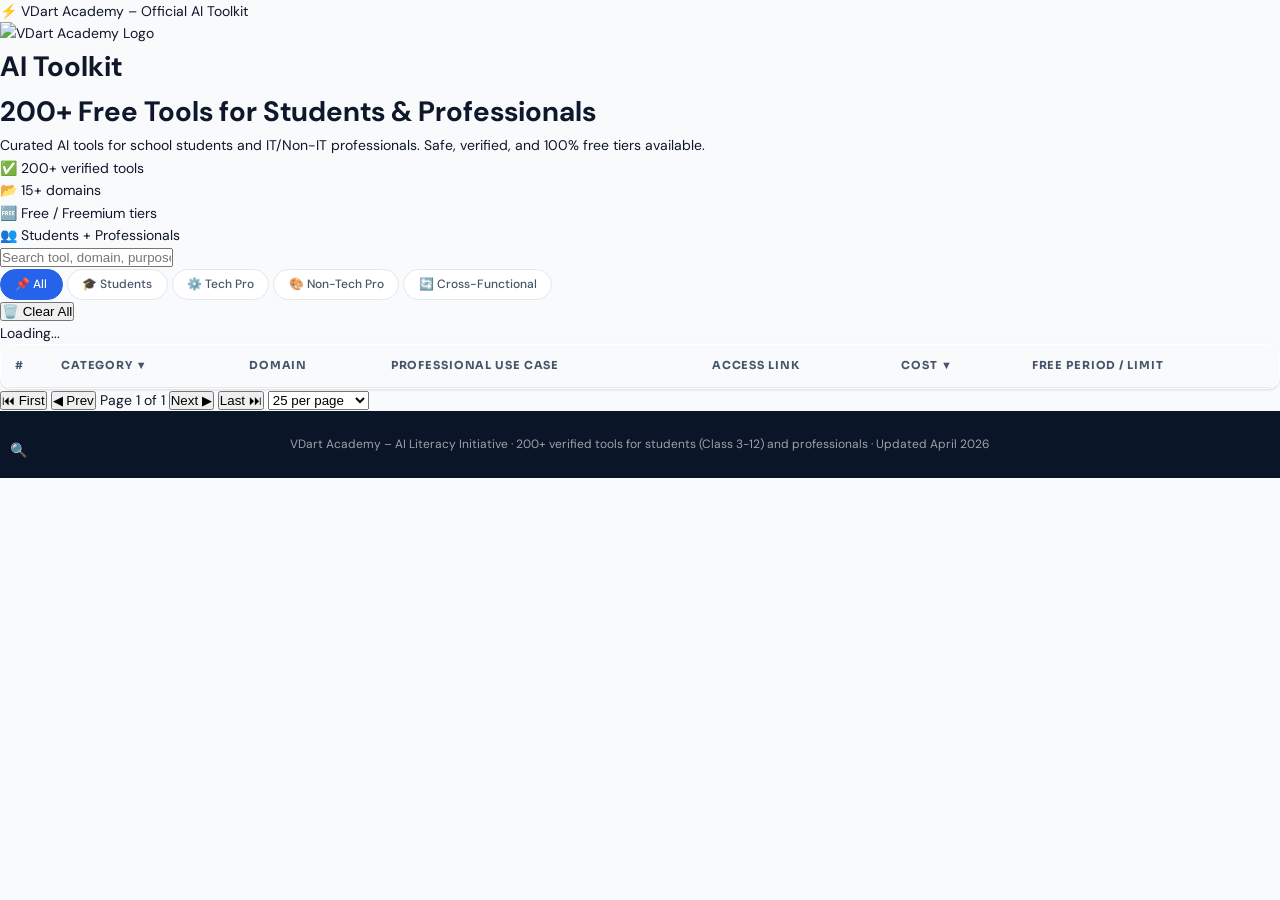
==== commit bc19081d: "Update index.html" ====
--- a/index.html
+++ b/index.html
@@ -1,1241 +1,120 @@
 <!DOCTYPE html>
 <html lang="en">
 <head>
-<meta charset="UTF-8">
-<meta name="viewport" content="width=device-width, initial-scale=1.0">
-<title>VDart Academy – 120 Free AI Tools for Students</title>
-<link rel="stylesheet" href="style.css">
+  <meta charset="UTF-8">
+  <meta name="viewport" content="width=device-width, initial-scale=1.0, viewport-fit=cover">
+  <title>VDart Academy | AI Toolkit – 200+ Free Tools for Students & Professionals</title>
+  <link rel="stylesheet" href="style.css">
 </head>
 <body>
 
-<!-- HEADER -->
-<div class="header">
-  <div class="header-logo">VDart Academy · Summer Camp Junior Internship Program</div>
-  <h1>120 Free <span>AI Tools</span> for Students</h1>
-  <p class="header-subtitle">A curated, safe, and browser-accessible toolkit promoting AI literacy for Class 3–12 students across all creative and academic domains.</p>
-  <div class="header-stats">
-    <div class="stat-chip"><strong>120</strong> Verified Tools</div>
-    <div class="stat-chip"><strong>10</strong> Domains</div>
-    <div class="stat-chip"><strong>2</strong> Age Groups</div>
-    <div class="stat-chip"><strong>100%</strong> Free / Free-Tier</div>
-    <div class="stat-chip"><strong>Safe</strong> &amp; Child-Appropriate</div>
+<div class="hero" id="heroSection">
+  <div class="hero-badge">⚡ VDart Academy – Official AI Toolkit</div>
+  <div class="hero-logo" id="heroLogo">
+    <img src="logo.jpg" alt="VDart Academy Logo" class="hero-logo-img">
+  </div>
+  <h1>AI <span>Toolkit</span><br>200+ Free Tools for Students & Professionals</h1>
+  <div class="hero-sub">Curated AI tools for school students and IT/Non-IT professionals. Safe, verified, and 100% free tiers available.</div>
+  <div class="stats-row">
+    <div class="stat-pill">✅ 200+ verified tools</div>
+    <div class="stat-pill">📂 15+ domains</div>
+    <div class="stat-pill">🆓 Free / Freemium tiers</div>
+    <div class="stat-pill">👥 Students + Professionals</div>
   </div>
 </div>
 
-<!-- CONTROLS -->
-<div class="controls">
-  <div class="controls-inner">
-    <div class="search-box">
+<!-- STICKY TOOLBAR — logo appears here when scrolling -->
+<div class="toolbar" id="toolbar">
+  <div class="toolbar-inner">
+    <!-- VDart Logo (hidden by default, appears on scroll) -->
+    <div class="toolbar-logo" id="toolbarLogo" style="display: none;">
+      <img src="logo.jpg" alt="VDart Academy Logo" class="toolbar-logo-img">
+    </div>
+
+    <!-- Search -->
+    <div class="search-wrap">
       <span class="search-icon">🔍</span>
-      <input type="text" id="searchInput" placeholder="Search tools, domains, purposes…" oninput="filterTools()">
+      <input type="text" id="searchInput" placeholder="Search tool, domain, purpose..." oninput="onSearchInput()">
     </div>
-    <button class="filter-btn active" onclick="setFilter('all', this)">All (120)</button>
-    <button class="filter-btn" onclick="setFilter('kids', this)">Kids (3–7) (60)</button>
-    <button class="filter-btn" onclick="setFilter('teens', this)">Teens (8–12) (60)</button>
-    <button class="filter-btn" onclick="setFilter('Creativity', this)">Creativity</button>
-    <button class="filter-btn" onclick="setFilter('Learning', this)">Learning</button>
-    <button class="filter-btn" onclick="setFilter('Coding', this)">Coding</button>
-    <button class="filter-btn" onclick="setFilter('Research', this)">Research</button>
-    <button class="filter-btn" onclick="setFilter('Video', this)">Video</button>
-    <span class="count-badge" id="countBadge">Showing 120 tools</span>
+
+    <!-- Category Filter Buttons -->
+    <div class="filter-group">
+      <button class="filter-btn active" data-cat="all" onclick="setCategory('all', this)">📌 All</button>
+      <button class="filter-btn" data-cat="student" onclick="setCategory('student', this)">🎓 Students</button>
+      <button class="filter-btn" data-cat="tech" onclick="setCategory('tech', this)">⚙️ Tech Pro</button>
+      <button class="filter-btn" data-cat="nontech" onclick="setCategory('nontech', this)">🎨 Non-Tech Pro</button>
+      <button class="filter-btn" data-cat="cross" onclick="setCategory('cross', this)">🔄 Cross-Functional</button>
+    </div>
+
+    <button class="clear-filters-btn" onclick="clearAllFilters()">🗑️ Clear All</button>
+    <div class="result-count" id="resultCount">Loading...</div>
   </div>
 </div>
 
-<!-- ===== KIDS SECTION ===== -->
-<div class="section-header" id="kids-header">
-  <div class="section-badge badge-kids">Age Group A</div>
-  <div class="section-title">Kids — Class 3 to 7 (Ages 8–12)</div>
-</div>
-<div class="table-wrapper">
-<table class="tools-table" id="mainTable">
-<thead>
-  <tr>
-    <th>#</th>
-    <th>Tool Name</th>
-    <th>Domain</th>
-    <th>Age Group</th>
-    <th>Purpose</th>
-    <th>Access Link</th>
-    <th>Free Tier</th>
-  </tr>
-</thead>
-<tbody id="tableBody">
+<div class="table-container">
+  <table class="tools-table" id="mainTable">
+    <thead>
+      <tr id="tableHeader">
+        <th style="width:46px;">#</th>
+        <th class="filterable-col">
+          Category
+          <span class="filter-icon" data-col="category" onclick="showFilterDropdown(event,'category')">▼</span>
+        </th>
+        <!-- Domain column - NO filter icon -->
+        <th>Domain</th>
+        <th>Professional Use Case</th>
+        <th>Access Link</th>
+        <th class="filterable-col">
+          Cost
+          <span class="filter-icon" data-col="cost" onclick="showFilterDropdown(event,'cost')">▼</span>
+        </th>
+        <th>Free Period / Limit</th>
+      </tr>
+    </thead>
+    <tbody id="tableBody"></tbody>
+  </table>
 
-<!-- KIDS TOOLS 1–60 -->
-<tr data-group="kids" data-domain="creativity">
-  <td>1</td>
-  <td><div class="tool-name">Scratch</div></td>
-  <td><span class="domain-tag dom-creativity">Creativity</span></td>
-  <td><span class="age-tag age-kids">Class 3–7</span></td>
-  <td><div class="purpose-text">Create your own games, stories, and animations using colorful drag-and-drop blocks. No typing code needed!</div></td>
-  <td><a class="tool-link" href="https://scratch.mit.edu" target="_blank">scratch.mit.edu ↗</a></td>
-  <td><span class="free-yes">✔ Yes</span></td>
-</tr>
-<tr data-group="kids" data-domain="learning">
-  <td>2</td>
-  <td><div class="tool-name">Khan Academy Kids</div></td>
-  <td><span class="domain-tag dom-learning">Learning & Education</span></td>
-  <td><span class="age-tag age-kids">Class 3–7</span></td>
-  <td><div class="purpose-text">Learn math, reading, and science through fun games and stories with your AI friend Khanmigo helping you along the way.</div></td>
-  <td><a class="tool-link" href="https://khanacademy.org" target="_blank">khanacademy.org ↗</a></td>
-  <td><span class="free-yes">✔ Yes</span></td>
-</tr>
-<tr data-group="kids" data-domain="coding">
-  <td>3</td>
-  <td><div class="tool-name">Teachable Machine</div></td>
-  <td><span class="domain-tag dom-coding">Coding / Development</span></td>
-  <td><span class="age-tag age-kids">Class 3–7</span></td>
-  <td><div class="purpose-text">Teach a computer to recognize your drawings or sounds by showing it examples — no code needed, just your webcam!</div></td>
-  <td><a class="tool-link" href="https://teachablemachine.withgoogle.com" target="_blank">teachablemachine.withgoogle.com ↗</a></td>
-  <td><span class="free-yes">✔ Yes</span></td>
-</tr>
-<tr data-group="kids" data-domain="fun">
-  <td>4</td>
-  <td><div class="tool-name">Quick, Draw!</div></td>
-  <td><span class="domain-tag dom-fun">Fun / Experimental AI</span></td>
-  <td><span class="age-tag age-kids">Class 3–7</span></td>
-  <td><div class="purpose-text">Doodle something and let an AI guess what you drew in 20 seconds! A fun game that teaches how computers see and learn.</div></td>
-  <td><a class="tool-link" href="https://quickdraw.withgoogle.com" target="_blank">quickdraw.withgoogle.com ↗</a></td>
-  <td><span class="free-yes">✔ Yes</span></td>
-</tr>
-<tr data-group="kids" data-domain="creativity">
-  <td>5</td>
-  <td><div class="tool-name">AutoDraw</div></td>
-  <td><span class="domain-tag dom-creativity">Creativity</span></td>
-  <td><span class="age-tag age-kids">Class 3–7</span></td>
-  <td><div class="purpose-text">Draw a rough shape and AI turns it into a beautiful clean drawing. Like having an artist friend who finishes your doodles!</div></td>
-  <td><a class="tool-link" href="https://autodraw.com" target="_blank">autodraw.com ↗</a></td>
-  <td><span class="free-yes">✔ Yes</span></td>
-</tr>
-<tr data-group="kids" data-domain="learning">
-  <td>6</td>
-  <td><div class="tool-name">Duolingo</div></td>
-  <td><span class="domain-tag dom-learning">Learning & Education</span></td>
-  <td><span class="age-tag age-kids">Class 3–7</span></td>
-  <td><div class="purpose-text">Learn a new language with a friendly owl! AI personalizes each lesson to your level with mini-games and rewards.</div></td>
-  <td><a class="tool-link" href="https://duolingo.com" target="_blank">duolingo.com ↗</a></td>
-  <td><span class="free-limited">◑ Limited</span></td>
-</tr>
-<tr data-group="kids" data-domain="coding">
-  <td>7</td>
-  <td><div class="tool-name">Code.org</div></td>
-  <td><span class="domain-tag dom-coding">Coding / Development</span></td>
-  <td><span class="age-tag age-kids">Class 3–7</span></td>
-  <td><div class="purpose-text">Learn coding through fun puzzles featuring Minecraft, Frozen, and Star Wars characters. Trusted by schools worldwide!</div></td>
-  <td><a class="tool-link" href="https://code.org" target="_blank">code.org ↗</a></td>
-  <td><span class="free-yes">✔ Yes</span></td>
-</tr>
-<tr data-group="kids" data-domain="creativity">
-  <td>8</td>
-  <td><div class="tool-name">Canva for Education</div></td>
-  <td><span class="domain-tag dom-design">Design</span></td>
-  <td><span class="age-tag age-kids">Class 3–7</span></td>
-  <td><div class="purpose-text">Design beautiful posters, birthday cards, and school projects using AI-powered templates and a drag-and-drop editor.</div></td>
-  <td><a class="tool-link" href="https://canva.com/education" target="_blank">canva.com/education ↗</a></td>
-  <td><span class="free-yes">✔ Yes</span></td>
-</tr>
-<tr data-group="kids" data-domain="voice">
-  <td>9</td>
-  <td><div class="tool-name">Google Read Along</div></td>
-  <td><span class="domain-tag dom-voice">Voice & Speech</span></td>
-  <td><span class="age-tag age-kids">Class 3–7</span></td>
-  <td><div class="purpose-text">Practice reading aloud with Diya, your AI reading buddy who listens and helps you when you get stuck on a word.</div></td>
-  <td><a class="tool-link" href="https://readalong.google.com" target="_blank">readalong.google.com ↗</a></td>
-  <td><span class="free-yes">✔ Yes</span></td>
-</tr>
-<tr data-group="kids" data-domain="fun">
-  <td>10</td>
-  <td><div class="tool-name">AI Experiments (Google)</div></td>
-  <td><span class="domain-tag dom-fun">Fun / Experimental AI</span></td>
-  <td><span class="age-tag age-kids">Class 3–7</span></td>
-  <td><div class="purpose-text">Explore a playground of creative AI experiments — make music, draw animals that come alive, and try interactive art projects.</div></td>
-  <td><a class="tool-link" href="https://experiments.withgoogle.com" target="_blank">experiments.withgoogle.com ↗</a></td>
-  <td><span class="free-yes">✔ Yes</span></td>
-</tr>
-<tr data-group="kids" data-domain="creativity">
-  <td>11</td>
-  <td><div class="tool-name">Storybird (AI Assist)</div></td>
-  <td><span class="domain-tag dom-creativity">Creativity</span></td>
-  <td><span class="age-tag age-kids">Class 3–7</span></td>
-  <td><div class="purpose-text">Write and illustrate your own picture books and poems. AI helps you find the right words to tell your story beautifully.</div></td>
-  <td><a class="tool-link" href="https://storybird.com" target="_blank">storybird.com ↗</a></td>
-  <td><span class="free-limited">◑ Limited</span></td>
-</tr>
-<tr data-group="kids" data-domain="learning">
-  <td>12</td>
-  <td><div class="tool-name">Prodigy Math</div></td>
-  <td><span class="domain-tag dom-learning">Learning & Education</span></td>
-  <td><span class="age-tag age-kids">Class 3–7</span></td>
-  <td><div class="purpose-text">Battle monsters and earn rewards by solving math problems! AI adjusts difficulty to your level so learning stays fun.</div></td>
-  <td><a class="tool-link" href="https://prodigygame.com" target="_blank">prodigygame.com ↗</a></td>
-  <td><span class="free-yes">✔ Yes</span></td>
-</tr>
-<tr data-group="kids" data-domain="creativity">
-  <td>13</td>
-  <td><div class="tool-name">Suno AI (Music)</div></td>
-  <td><span class="domain-tag dom-creativity">Creativity</span></td>
-  <td><span class="age-tag age-kids">Class 3–7</span></td>
-  <td><div class="purpose-text">Type in what your song should be about and AI creates a full song with vocals and music — even birthday songs for friends!</div></td>
-  <td><a class="tool-link" href="https://suno.com" target="_blank">suno.com ↗</a></td>
-  <td><span class="free-limited">◑ Limited</span></td>
-</tr>
-<tr data-group="kids" data-domain="coding">
-  <td>14</td>
-  <td><div class="tool-name">Machine Learning for Kids</div></td>
-  <td><span class="domain-tag dom-coding">Coding / Development</span></td>
-  <td><span class="age-tag age-kids">Class 3–7</span></td>
-  <td><div class="purpose-text">Train your own AI model to recognize words, pictures, or sounds, then use it in Scratch to create smart games!</div></td>
-  <td><a class="tool-link" href="https://machinelearningforkids.co.uk" target="_blank">machinelearningforkids.co.uk ↗</a></td>
-  <td><span class="free-yes">✔ Yes</span></td>
-</tr>
-<tr data-group="kids" data-domain="fun">
-  <td>15</td>
-  <td><div class="tool-name">Semantris (Google)</div></td>
-  <td><span class="domain-tag dom-fun">Fun / Experimental AI</span></td>
-  <td><span class="age-tag age-kids">Class 3–7</span></td>
-  <td><div class="purpose-text">A word association game where you outsmart the AI by describing words cleverly. Builds vocabulary and quick thinking!</div></td>
-  <td><a class="tool-link" href="https://research.google.com/semantris" target="_blank">research.google.com/semantris ↗</a></td>
-  <td><span class="free-yes">✔ Yes</span></td>
-</tr>
-<tr data-group="kids" data-domain="learning">
-  <td>16</td>
-  <td><div class="tool-name">Quizlet</div></td>
-  <td><span class="domain-tag dom-learning">Learning & Education</span></td>
-  <td><span class="age-tag age-kids">Class 3–7</span></td>
-  <td><div class="purpose-text">Create flashcards and let AI turn them into quizzes, matching games, and tests to help remember anything faster.</div></td>
-  <td><a class="tool-link" href="https://quizlet.com" target="_blank">quizlet.com ↗</a></td>
-  <td><span class="free-limited">◑ Limited</span></td>
-</tr>
-<tr data-group="kids" data-domain="voice">
-  <td>17</td>
-  <td><div class="tool-name">Voicemaker.in</div></td>
-  <td><span class="domain-tag dom-voice">Voice & Speech</span></td>
-  <td><span class="age-tag age-kids">Class 3–7</span></td>
-  <td><div class="purpose-text">Type any text and listen to it read back in over 100 different voices and languages. Great for making audio stories!</div></td>
-  <td><a class="tool-link" href="https://voicemaker.in" target="_blank">voicemaker.in ↗</a></td>
-  <td><span class="free-limited">◑ Limited</span></td>
-</tr>
-<tr data-group="kids" data-domain="design">
-  <td>18</td>
-  <td><div class="tool-name">Adobe Firefly (Free)</div></td>
-  <td><span class="domain-tag dom-design">Design</span></td>
-  <td><span class="age-tag age-kids">Class 3–7</span></td>
-  <td><div class="purpose-text">Describe what you want to see and AI draws it! Make colorful artwork for school projects just by writing a sentence.</div></td>
-  <td><a class="tool-link" href="https://firefly.adobe.com" target="_blank">firefly.adobe.com ↗</a></td>
-  <td><span class="free-limited">◑ Limited</span></td>
-</tr>
-<tr data-group="kids" data-domain="creativity">
-  <td>19</td>
-  <td><div class="tool-name">Book Creator (AI)</div></td>
-  <td><span class="domain-tag dom-creativity">Creativity</span></td>
-  <td><span class="age-tag age-kids">Class 3–7</span></td>
-  <td><div class="purpose-text">Make your own e-books with text, pictures, drawings, and audio. AI helps write and illustrate your stories!</div></td>
-  <td><a class="tool-link" href="https://bookcreator.com" target="_blank">bookcreator.com ↗</a></td>
-  <td><span class="free-limited">◑ Limited</span></td>
-</tr>
-<tr data-group="kids" data-domain="fun">
-  <td>20</td>
-  <td><div class="tool-name">Scribble Diffusion</div></td>
-  <td><span class="domain-tag dom-fun">Fun / Experimental AI</span></td>
-  <td><span class="age-tag age-kids">Class 3–7</span></td>
-  <td><div class="purpose-text">Draw a simple scribble, type what it is, and watch AI transform your doodle into amazing detailed artwork instantly!</div></td>
-  <td><a class="tool-link" href="https://scribblediffusion.com" target="_blank">scribblediffusion.com ↗</a></td>
-  <td><span class="free-yes">✔ Yes</span></td>
-</tr>
-<tr data-group="kids" data-domain="learning">
-  <td>21</td>
-  <td><div class="tool-name">Typing.com</div></td>
-  <td><span class="domain-tag dom-learning">Learning & Education</span></td>
-  <td><span class="age-tag age-kids">Class 3–7</span></td>
-  <td><div class="purpose-text">Learn to type faster with fun lessons and games. AI tracks your speed and accuracy to help you improve step by step.</div></td>
-  <td><a class="tool-link" href="https://typing.com" target="_blank">typing.com ↗</a></td>
-  <td><span class="free-yes">✔ Yes</span></td>
-</tr>
-<tr data-group="kids" data-domain="video">
-  <td>22</td>
-  <td><div class="tool-name">Krikey AI Animation</div></td>
-  <td><span class="domain-tag dom-video">Video & Animation</span></td>
-  <td><span class="age-tag age-kids">Class 3–7</span></td>
-  <td><div class="purpose-text">Type a sentence like "cartoon bear dancing" and AI creates a fun 3D animated video you can download and share!</div></td>
-  <td><a class="tool-link" href="https://www.krikey.ai" target="_blank">krikey.ai ↗</a></td>
-  <td><span class="free-limited">◑ Limited</span></td>
-</tr>
-<tr data-group="kids" data-domain="creativity">
-  <td>23</td>
-  <td><div class="tool-name">NightCafe Creator</div></td>
-  <td><span class="domain-tag dom-creativity">Creativity</span></td>
-  <td><span class="age-tag age-kids">Class 3–7</span></td>
-  <td><div class="purpose-text">Create stunning AI paintings by describing what you want. Make art in styles like watercolor, cartoon, or fantasy!</div></td>
-  <td><a class="tool-link" href="https://creator.nightcafe.studio" target="_blank">creator.nightcafe.studio ↗</a></td>
-  <td><span class="free-limited">◑ Limited</span></td>
-</tr>
-<tr data-group="kids" data-domain="fun">
-  <td>24</td>
-  <td><div class="tool-name">Thing Translator (Google)</div></td>
-  <td><span class="domain-tag dom-fun">Fun / Experimental AI</span></td>
-  <td><span class="age-tag age-kids">Class 3–7</span></td>
-  <td><div class="purpose-text">Point your camera at any object and instantly hear its name in another language. Learn Hindi, Spanish, Japanese and more!</div></td>
-  <td><a class="tool-link" href="https://thing-translator.appspot.com" target="_blank">thing-translator.appspot.com ↗</a></td>
-  <td><span class="free-yes">✔ Yes</span></td>
-</tr>
-<tr data-group="kids" data-domain="learning">
-  <td>25</td>
-  <td><div class="tool-name">CommonLit</div></td>
-  <td><span class="domain-tag dom-learning">Learning & Education</span></td>
-  <td><span class="age-tag age-kids">Class 3–7</span></td>
-  <td><div class="purpose-text">Read interesting stories and articles, then answer AI-generated questions to check understanding. Builds reading skills!</div></td>
-  <td><a class="tool-link" href="https://commonlit.org" target="_blank">commonlit.org ↗</a></td>
-  <td><span class="free-yes">✔ Yes</span></td>
-</tr>
-<tr data-group="kids" data-domain="voice">
-  <td>26</td>
-  <td><div class="tool-name">Speechify (Free Tier)</div></td>
-  <td><span class="domain-tag dom-voice">Voice & Speech</span></td>
-  <td><span class="age-tag age-kids">Class 3–7</span></td>
-  <td><div class="purpose-text">Upload any book or article and AI reads it out loud in a clear voice. Helpful for kids who love listening instead of reading.</div></td>
-  <td><a class="tool-link" href="https://speechify.com" target="_blank">speechify.com ↗</a></td>
-  <td><span class="free-limited">◑ Limited</span></td>
-</tr>
-<tr data-group="kids" data-domain="design">
-  <td>27</td>
-  <td><div class="tool-name">Microsoft Designer</div></td>
-  <td><span class="domain-tag dom-design">Design</span></td>
-  <td><span class="age-tag age-kids">Class 3–7</span></td>
-  <td><div class="purpose-text">Tell AI what kind of poster or card you want and it creates beautiful designs in seconds. Free with a Microsoft account!</div></td>
-  <td><a class="tool-link" href="https://designer.microsoft.com" target="_blank">designer.microsoft.com ↗</a></td>
-  <td><span class="free-yes">✔ Yes</span></td>
-</tr>
-<tr data-group="kids" data-domain="video">
-  <td>28</td>
-  <td><div class="tool-name">Animaker</div></td>
-  <td><span class="domain-tag dom-video">Video & Animation</span></td>
-  <td><span class="age-tag age-kids">Class 3–7</span></td>
-  <td><div class="purpose-text">Create fun animated videos with drag-and-drop characters. Add your own voice, music, and story to make cartoons!</div></td>
-  <td><a class="tool-link" href="https://animaker.com" target="_blank">animaker.com ↗</a></td>
-  <td><span class="free-limited">◑ Limited</span></td>
-</tr>
-<tr data-group="kids" data-domain="fun">
-  <td>29</td>
-  <td><div class="tool-name">Emoji Scavenger Hunt</div></td>
-  <td><span class="domain-tag dom-fun">Fun / Experimental AI</span></td>
-  <td><span class="age-tag age-kids">Class 3–7</span></td>
-  <td><div class="purpose-text">AI gives you an emoji and you race to find the matching real object with your camera before the countdown ends!</div></td>
-  <td><a class="tool-link" href="https://emojiscavengerhunt.withgoogle.com" target="_blank">emojiscavengerhunt.withgoogle.com ↗</a></td>
-  <td><span class="free-yes">✔ Yes</span></td>
-</tr>
-<tr data-group="kids" data-domain="creativity">
-  <td>30</td>
-  <td><div class="tool-name">Pixton (Comics)</div></td>
-  <td><span class="domain-tag dom-creativity">Creativity</span></td>
-  <td><span class="age-tag age-kids">Class 3–7</span></td>
-  <td><div class="purpose-text">Create your own comic strips with AI-powered characters. Write dialogue, choose poses, and tell visual stories!</div></td>
-  <td><a class="tool-link" href="https://pixton.com" target="_blank">pixton.com ↗</a></td>
-  <td><span class="free-limited">◑ Limited</span></td>
-</tr>
-<tr data-group="kids" data-domain="learning">
-  <td>31</td>
-  <td><div class="tool-name">Starfall</div></td>
-  <td><span class="domain-tag dom-learning">Learning & Education</span></td>
-  <td><span class="age-tag age-kids">Class 3–7</span></td>
-  <td><div class="purpose-text">Learn phonics, reading, and early math with friendly AI-guided songs and interactive stories designed for young readers.</div></td>
-  <td><a class="tool-link" href="https://starfall.com" target="_blank">starfall.com ↗</a></td>
-  <td><span class="free-yes">✔ Yes</span></td>
-</tr>
-<tr data-group="kids" data-domain="coding">
-  <td>32</td>
-  <td><div class="tool-name">Blockly Games</div></td>
-  <td><span class="domain-tag dom-coding">Coding / Development</span></td>
-  <td><span class="age-tag age-kids">Class 3–7</span></td>
-  <td><div class="purpose-text">Solve puzzles using visual block coding from Google. Learn the logic of programming through fun games and challenges!</div></td>
-  <td><a class="tool-link" href="https://blockly.games" target="_blank">blockly.games ↗</a></td>
-  <td><span class="free-yes">✔ Yes</span></td>
-</tr>
-<tr data-group="kids" data-domain="design">
-  <td>33</td>
-  <td><div class="tool-name">Bing Image Creator</div></td>
-  <td><span class="domain-tag dom-design">Design</span></td>
-  <td><span class="age-tag age-kids">Class 3–7</span></td>
-  <td><div class="purpose-text">Describe any image in simple words and get beautiful AI-generated pictures free. Great for project illustrations!</div></td>
-  <td><a class="tool-link" href="https://bing.com/create" target="_blank">bing.com/create ↗</a></td>
-  <td><span class="free-yes">✔ Yes</span></td>
-</tr>
-<tr data-group="kids" data-domain="voice">
-  <td>34</td>
-  <td><div class="tool-name">SpeakPipe</div></td>
-  <td><span class="domain-tag dom-voice">Voice & Speech</span></td>
-  <td><span class="age-tag age-kids">Class 3–7</span></td>
-  <td><div class="purpose-text">Record your voice messages and share them easily. Practice public speaking and storytelling in your own voice!</div></td>
-  <td><a class="tool-link" href="https://speakpipe.com" target="_blank">speakpipe.com ↗</a></td>
-  <td><span class="free-yes">✔ Yes</span></td>
-</tr>
-<tr data-group="kids" data-domain="creativity">
-  <td>35</td>
-  <td><div class="tool-name">StoryWeaver</div></td>
-  <td><span class="domain-tag dom-creativity">Creativity</span></td>
-  <td><span class="age-tag age-kids">Class 3–7</span></td>
-  <td><div class="purpose-text">Read and create illustrated stories in many Indian and world languages. AI helps translate stories into your local language!</div></td>
-  <td><a class="tool-link" href="https://storyweaver.org.in" target="_blank">storyweaver.org.in ↗</a></td>
-  <td><span class="free-yes">✔ Yes</span></td>
-</tr>
-<tr data-group="kids" data-domain="learning">
-  <td>36</td>
-  <td><div class="tool-name">SplashLearn</div></td>
-  <td><span class="domain-tag dom-learning">Learning & Education</span></td>
-  <td><span class="age-tag age-kids">Class 3–7</span></td>
-  <td><div class="purpose-text">Practice math and ELA through fun games. AI gives personalized questions at just the right difficulty level.</div></td>
-  <td><a class="tool-link" href="https://splashlearn.com" target="_blank">splashlearn.com ↗</a></td>
-  <td><span class="free-limited">◑ Limited</span></td>
-</tr>
-<tr data-group="kids" data-domain="fun">
-  <td>37</td>
-  <td><div class="tool-name">My Robot Friend (Cognimates)</div></td>
-  <td><span class="domain-tag dom-fun">Fun / Experimental AI</span></td>
-  <td><span class="age-tag age-kids">Class 3–7</span></td>
-  <td><div class="purpose-text">Build and chat with AI friends and robots through an open-source learning platform from MIT Media Lab.</div></td>
-  <td><a class="tool-link" href="https://cognimates.me" target="_blank">cognimates.me ↗</a></td>
-  <td><span class="free-yes">✔ Yes</span></td>
-</tr>
-<tr data-group="kids" data-domain="video">
-  <td>38</td>
-  <td><div class="tool-name">Kapwing (Free)</div></td>
-  <td><span class="domain-tag dom-video">Video & Animation</span></td>
-  <td><span class="age-tag age-kids">Class 3–7</span></td>
-  <td><div class="purpose-text">Edit videos online with AI tools — add subtitles, trim clips, and create short fun videos for school presentations!</div></td>
-  <td><a class="tool-link" href="https://kapwing.com" target="_blank">kapwing.com ↗</a></td>
-  <td><span class="free-limited">◑ Limited</span></td>
-</tr>
-<tr data-group="kids" data-domain="learning">
-  <td>39</td>
-  <td><div class="tool-name">Lumosity (Free)</div></td>
-  <td><span class="domain-tag dom-learning">Learning & Education</span></td>
-  <td><span class="age-tag age-kids">Class 3–7</span></td>
-  <td><div class="purpose-text">Play brain-training games that improve memory, attention, and problem-solving. AI tracks your progress each day.</div></td>
-  <td><a class="tool-link" href="https://lumosity.com" target="_blank">lumosity.com ↗</a></td>
-  <td><span class="free-limited">◑ Limited</span></td>
-</tr>
-<tr data-group="kids" data-domain="design">
-  <td>40</td>
-  <td><div class="tool-name">Sketchpad (Online)</div></td>
-  <td><span class="domain-tag dom-design">Design</span></td>
-  <td><span class="age-tag age-kids">Class 3–7</span></td>
-  <td><div class="purpose-text">A free online drawing canvas where kids can create digital art with brushes, shapes, and colors right in the browser.</div></td>
-  <td><a class="tool-link" href="https://sketch.io/sketchpad" target="_blank">sketch.io/sketchpad ↗</a></td>
-  <td><span class="free-yes">✔ Yes</span></td>
-</tr>
-<tr data-group="kids" data-domain="creativity">
-  <td>41</td>
-  <td><div class="tool-name">Wixie</div></td>
-  <td><span class="domain-tag dom-creativity">Creativity</span></td>
-  <td><span class="age-tag age-kids">Class 3–7</span></td>
-  <td><div class="purpose-text">Create multimedia projects — mix drawings, voice recordings, and text to tell stories with AI assistance for teachers.</div></td>
-  <td><a class="tool-link" href="https://wixie.com" target="_blank">wixie.com ↗</a></td>
-  <td><span class="free-limited">◑ Limited</span></td>
-</tr>
-<tr data-group="kids" data-domain="coding">
-  <td>42</td>
-  <td><div class="tool-name">Hour of Code (Studio)</div></td>
-  <td><span class="domain-tag dom-coding">Coding / Development</span></td>
-  <td><span class="age-tag age-kids">Class 3–7</span></td>
-  <td><div class="purpose-text">Complete exciting 1-hour coding activities with AI and game themes. No experience needed — just curiosity!</div></td>
-  <td><a class="tool-link" href="https://hourofcode.com" target="_blank">hourofcode.com ↗</a></td>
-  <td><span class="free-yes">✔ Yes</span></td>
-</tr>
-<tr data-group="kids" data-domain="fun">
-  <td>43</td>
-  <td><div class="tool-name">Draw to Art (Google Arts)</div></td>
-  <td><span class="domain-tag dom-fun">Fun / Experimental AI</span></td>
-  <td><span class="age-tag age-kids">Class 3–7</span></td>
-  <td><div class="purpose-text">Explore famous artworks using AI — match your own doodles to famous paintings from museums around the world!</div></td>
-  <td><a class="tool-link" href="https://artsandculture.google.com" target="_blank">artsandculture.google.com ↗</a></td>
-  <td><span class="free-yes">✔ Yes</span></td>
-</tr>
-<tr data-group="kids" data-domain="voice">
-  <td>44</td>
-  <td><div class="tool-link-special">TTSFree.com</div></td>
-  <td><span class="domain-tag dom-voice">Voice & Speech</span></td>
-  <td><span class="age-tag age-kids">Class 3–7</span></td>
-  <td><div class="purpose-text">Paste any text and instantly hear it spoken in many voices and languages. Perfect for making your own audio books!</div></td>
-  <td><a class="tool-link" href="https://ttsfree.com" target="_blank">ttsfree.com ↗</a></td>
-  <td><span class="free-yes">✔ Yes</span></td>
-</tr>
-<tr data-group="kids" data-domain="learning">
-  <td>45</td>
-  <td><div class="tool-name">IXL Learning</div></td>
-  <td><span class="domain-tag dom-learning">Learning & Education</span></td>
-  <td><span class="age-tag age-kids">Class 3–7</span></td>
-  <td><div class="purpose-text">Practice hundreds of math and language skills. AI identifies your weak spots and guides you with instant feedback.</div></td>
-  <td><a class="tool-link" href="https://ixl.com" target="_blank">ixl.com ↗</a></td>
-  <td><span class="free-limited">◑ Limited</span></td>
-</tr>
-<tr data-group="kids" data-domain="creativity">
-  <td>46</td>
-  <td><div class="tool-name">Toontastic 3D</div></td>
-  <td><span class="domain-tag dom-creativity">Creativity</span></td>
-  <td><span class="age-tag age-kids">Class 3–7</span></td>
-  <td><div class="purpose-text">Create and animate 3D cartoon stories by moving characters around. Add your voice to bring them alive — by Google!</div></td>
-  <td><a class="tool-link" href="https://toontastic.withgoogle.com" target="_blank">toontastic.withgoogle.com ↗</a></td>
-  <td><span class="free-yes">✔ Yes</span></td>
-</tr>
-<tr data-group="kids" data-domain="fun">
-  <td>47</td>
-  <td><div class="tool-name">Akinator</div></td>
-  <td><span class="domain-tag dom-fun">Fun / Experimental AI</span></td>
-  <td><span class="age-tag age-kids">Class 3–7</span></td>
-  <td><div class="purpose-text">Think of any real or fictional character and AI asks smart questions to guess who you're thinking of in just 20 questions!</div></td>
-  <td><a class="tool-link" href="https://akinator.com" target="_blank">akinator.com ↗</a></td>
-  <td><span class="free-yes">✔ Yes</span></td>
-</tr>
-<tr data-group="kids" data-domain="productivity">
-  <td>48</td>
-  <td><div class="tool-name">Padlet</div></td>
-  <td><span class="domain-tag dom-productivity">Productivity</span></td>
-  <td><span class="age-tag age-kids">Class 3–7</span></td>
-  <td><div class="purpose-text">Create digital bulletin boards to organize your ideas, pictures, and notes. Share with classmates for group projects!</div></td>
-  <td><a class="tool-link" href="https://padlet.com" target="_blank">padlet.com ↗</a></td>
-  <td><span class="free-limited">◑ Limited</span></td>
-</tr>
-<tr data-group="kids" data-domain="design">
-  <td>49</td>
-  <td><div class="tool-name">Craiyon (DALL-E Mini)</div></td>
-  <td><span class="domain-tag dom-design">Design</span></td>
-  <td><span class="age-tag age-kids">Class 3–7</span></td>
-  <td><div class="purpose-text">Type anything — "cat wearing a space helmet" — and watch AI create nine different images of your idea instantly!</div></td>
-  <td><a class="tool-link" href="https://craiyon.com" target="_blank">craiyon.com ↗</a></td>
-  <td><span class="free-yes">✔ Yes</span></td>
-</tr>
-<tr data-group="kids" data-domain="learning">
-  <td>50</td>
-  <td><div class="tool-name">National Geographic Kids</div></td>
-  <td><span class="domain-tag dom-learning">Learning & Education</span></td>
-  <td><span class="age-tag age-kids">Class 3–7</span></td>
-  <td><div class="purpose-text">Explore animals, science, history, and nature through AI-curated quizzes, videos, and interactive articles from trusted experts.</div></td>
-  <td><a class="tool-link" href="https://kids.nationalgeographic.com" target="_blank">kids.nationalgeographic.com ↗</a></td>
-  <td><span class="free-yes">✔ Yes</span></td>
-</tr>
-<tr data-group="kids" data-domain="coding">
-  <td>51</td>
-  <td><div class="tool-name">Tynker (Free)</div></td>
-  <td><span class="domain-tag dom-coding">Coding / Development</span></td>
-  <td><span class="age-tag age-kids">Class 3–7</span></td>
-  <td><div class="purpose-text">Learn coding by building your own games and apps with visual blocks. AI guides you with hints and step-by-step lessons.</div></td>
-  <td><a class="tool-link" href="https://tynker.com" target="_blank">tynker.com ↗</a></td>
-  <td><span class="free-limited">◑ Limited</span></td>
-</tr>
-<tr data-group="kids" data-domain="productivity">
-  <td>52</td>
-  <td><div class="tool-name">Notion (Student Plan)</div></td>
-  <td><span class="domain-tag dom-productivity">Productivity</span></td>
-  <td><span class="age-tag age-kids">Class 3–7</span></td>
-  <td><div class="purpose-text">Organize your school notes, projects, and to-do lists in one place. AI helps you write and summarize your notes quickly.</div></td>
-  <td><a class="tool-link" href="https://notion.so/students" target="_blank">notion.so/students ↗</a></td>
-  <td><span class="free-yes">✔ Yes</span></td>
-</tr>
-<tr data-group="kids" data-domain="creativity">
-  <td>53</td>
-  <td><div class="tool-name">Canva Magic Write</div></td>
-  <td><span class="domain-tag dom-creativity">Creativity</span></td>
-  <td><span class="age-tag age-kids">Class 3–7</span></td>
-  <td><div class="purpose-text">Start typing and let AI complete your story, poem, or essay. Use inside Canva Docs to make beautiful written projects!</div></td>
-  <td><a class="tool-link" href="https://canva.com" target="_blank">canva.com ↗</a></td>
-  <td><span class="free-limited">◑ Limited</span></td>
-</tr>
-<tr data-group="kids" data-domain="voice">
-  <td>54</td>
-  <td><div class="tool-name">Lalilo (Reading AI)</div></td>
-  <td><span class="domain-tag dom-voice">Voice & Speech</span></td>
-  <td><span class="age-tag age-kids">Class 3–7</span></td>
-  <td><div class="purpose-text">Practice reading with an AI listener that gives gentle feedback when you mispronounce words. Builds reading confidence!</div></td>
-  <td><a class="tool-link" href="https://lalilo.com" target="_blank">lalilo.com ↗</a></td>
-  <td><span class="free-limited">◑ Limited</span></td>
-</tr>
-<tr data-group="kids" data-domain="fun">
-  <td>55</td>
-  <td><div class="tool-name">AI Dungeon (Kids Mode)</div></td>
-  <td><span class="domain-tag dom-fun">Fun / Experimental AI</span></td>
-  <td><span class="age-tag age-kids">Class 3–7</span></td>
-  <td><div class="purpose-text">Go on an AI-powered text adventure where you decide what happens next. Every story is unique and created just for you!</div></td>
-  <td><a class="tool-link" href="https://aidungeon.com" target="_blank">aidungeon.com ↗</a></td>
-  <td><span class="free-limited">◑ Limited</span></td>
-</tr>
-<tr data-group="kids" data-domain="design">
-  <td>56</td>
-  <td><div class="tool-name">Krita (with AI plugin)</div></td>
-  <td><span class="domain-tag dom-design">Design</span></td>
-  <td><span class="age-tag age-kids">Class 3–7</span></td>
-  <td><div class="purpose-text">A free professional digital art app where kids can paint, draw, and animate. Works just like a real artist's sketchbook!</div></td>
-  <td><a class="tool-link" href="https://krita.org" target="_blank">krita.org ↗</a></td>
-  <td><span class="free-yes">✔ Yes</span></td>
-</tr>
-<tr data-group="kids" data-domain="productivity">
-  <td>57</td>
-  <td><div class="tool-name">Google Slides + AI</div></td>
-  <td><span class="domain-tag dom-productivity">Productivity</span></td>
-  <td><span class="age-tag age-kids">Class 3–7</span></td>
-  <td><div class="purpose-text">Create school presentations with AI image suggestions and layout ideas. Free to use with any Google account!</div></td>
-  <td><a class="tool-link" href="https://slides.google.com" target="_blank">slides.google.com ↗</a></td>
-  <td><span class="free-yes">✔ Yes</span></td>
-</tr>
-<tr data-group="kids" data-domain="learning">
-  <td>58</td>
-  <td><div class="tool-name">Brainly (Free)</div></td>
-  <td><span class="domain-tag dom-learning">Learning & Education</span></td>
-  <td><span class="age-tag age-kids">Class 3–7</span></td>
-  <td><div class="purpose-text">Ask any homework question and get answers explained by an AI and a community of students and teachers worldwide.</div></td>
-  <td><a class="tool-link" href="https://brainly.com" target="_blank">brainly.com ↗</a></td>
-  <td><span class="free-limited">◑ Limited</span></td>
-</tr>
-<tr data-group="kids" data-domain="communication">
-  <td>59</td>
-  <td><div class="tool-name">Flip (Flipgrid)</div></td>
-  <td><span class="domain-tag dom-communication">Communication</span></td>
-  <td><span class="age-tag age-kids">Class 3–7</span></td>
-  <td><div class="purpose-text">Record short video responses to share with classmates. AI helps with captions and summaries. Made by Microsoft for schools!</div></td>
-  <td><a class="tool-link" href="https://flip.com" target="_blank">flip.com ↗</a></td>
-  <td><span class="free-yes">✔ Yes</span></td>
-</tr>
-<tr data-group="kids" data-domain="research">
-  <td>60</td>
-  <td><div class="tool-name">Kiddle (AI Safe Search)</div></td>
-  <td><span class="domain-tag dom-research">Research & Writing</span></td>
-  <td><span class="age-tag age-kids">Class 3–7</span></td>
-  <td><div class="purpose-text">A safe search engine for kids powered by Google. Find information for school projects without accidentally seeing adult content.</div></td>
-  <td><a class="tool-link" href="https://kiddle.co" target="_blank">kiddle.co ↗</a></td>
-  <td><span class="free-yes">✔ Yes</span></td>
-</tr>
+  <!-- Filter Dropdown — rendered inline, positioned under its column header -->
+  <div id="filterDropdown" class="filter-dropdown" style="display:none;">
+    <div class="filter-dropdown-header">
+      <span id="filterTitle">Filter by</span>
+      <button class="filter-close" onclick="closeFilterDropdown()">✕</button>
+    </div>
+    <div class="filter-dropdown-search">
+      <input type="text" id="filterSearch" placeholder="Search options..." oninput="filterDropdownList()">
+    </div>
+    <div class="filter-dropdown-actions">
+      <button onclick="selectAllFilters()">Select All</button>
+      <button onclick="clearAllFiltersDropdown()">Clear All</button>
+    </div>
+    <div id="filterOptionsList" class="filter-options-list"></div>
+    <div class="filter-dropdown-footer">
+      <button class="apply-btn" onclick="applyFilter()">Apply</button>
+      <button class="cancel-btn" onclick="closeFilterDropdown()">Cancel</button>
+    </div>
+  </div>
 
-<!-- ===== TEENS TOOLS 61–120 ===== -->
-<tr data-group="teens" data-domain="research" class="section-break-row">
-  <td colspan="7" style="padding:0; background: var(--bg-primary);">
-    <div style="padding: 1rem 1rem 0.5rem; font-family: 'Sora', sans-serif; font-size: 1.1rem; font-weight: 700; color: var(--text-primary); border-top: 2px solid var(--border); margin-top: 0.5rem;">
-      <span style="background: #EDE9FE; color: #4C1D95; font-size: 11px; font-weight: 700; letter-spacing: 0.08em; text-transform: uppercase; padding: 0.25rem 0.7rem; border-radius: 50px; margin-right: 0.6rem;">Age Group B</span>
-      Teens — Class 8 to 12 (Ages 13–18)
-    </div>
-  </td>
-</tr>
-<tr data-group="teens" data-domain="research">
-  <td>61</td>
-  <td><div class="tool-name">Perplexity AI</div></td>
-  <td><span class="domain-tag dom-research">Research & Writing</span></td>
-  <td><span class="age-tag age-teens">Class 8–12</span></td>
-  <td><div class="purpose-text">Ask any question and get detailed answers with real-time web citations. Perfect for research papers and fact-checking.</div></td>
-  <td><a class="tool-link" href="https://perplexity.ai" target="_blank">perplexity.ai ↗</a></td>
-  <td><span class="free-yes">✔ Yes</span></td>
-</tr>
-<tr data-group="teens" data-domain="coding">
-  <td>62</td>
-  <td><div class="tool-name">GitHub Copilot (Student)</div></td>
-  <td><span class="domain-tag dom-coding">Coding / Development</span></td>
-  <td><span class="age-tag age-teens">Class 8–12</span></td>
-  <td><div class="purpose-text">AI writes code suggestions as you type in real time. Free for students — learn programming 10x faster with a coding partner!</div></td>
-  <td><a class="tool-link" href="https://github.com/education" target="_blank">github.com/education ↗</a></td>
-  <td><span class="free-yes">✔ Yes</span></td>
-</tr>
-<tr data-group="teens" data-domain="research">
-  <td>63</td>
-  <td><div class="tool-name">ChatGPT (Free)</div></td>
-  <td><span class="domain-tag dom-research">Research & Writing</span></td>
-  <td><span class="age-tag age-teens">Class 8–12</span></td>
-  <td><div class="purpose-text">Brainstorm ideas, write essays, explain complex topics, and practice conversations. The world's most popular AI assistant.</div></td>
-  <td><a class="tool-link" href="https://chatgpt.com" target="_blank">chatgpt.com ↗</a></td>
-  <td><span class="free-limited">◑ Limited</span></td>
-</tr>
-<tr data-group="teens" data-domain="learning">
-  <td>64</td>
-  <td><div class="tool-name">Khanmigo (Khan Academy AI)</div></td>
-  <td><span class="domain-tag dom-learning">Learning & Education</span></td>
-  <td><span class="age-tag age-teens">Class 8–12</span></td>
-  <td><div class="purpose-text">An AI tutor that guides you through math, science, and humanities with Socratic questioning — it teaches, not just tells answers.</div></td>
-  <td><a class="tool-link" href="https://khanacademy.org/khan-labs" target="_blank">khanacademy.org/khan-labs ↗</a></td>
-  <td><span class="free-limited">◑ Limited</span></td>
-</tr>
-<tr data-group="teens" data-domain="research">
-  <td>65</td>
-  <td><div class="tool-name">Grammarly (Free)</div></td>
-  <td><span class="domain-tag dom-research">Research & Writing</span></td>
-  <td><span class="age-tag age-teens">Class 8–12</span></td>
-  <td><div class="purpose-text">AI checks your grammar, spelling, and style in real time. Makes essays, emails, and reports sound professional and clear.</div></td>
-  <td><a class="tool-link" href="https://grammarly.com" target="_blank">grammarly.com ↗</a></td>
-  <td><span class="free-limited">◑ Limited</span></td>
-</tr>
-<tr data-group="teens" data-domain="coding">
-  <td>66</td>
-  <td><div class="tool-name">Google Colab</div></td>
-  <td><span class="domain-tag dom-coding">Coding / Development</span></td>
-  <td><span class="age-tag age-teens">Class 8–12</span></td>
-  <td><div class="purpose-text">Write and run Python code in your browser for free using Google's servers. Build AI models and data science projects!</div></td>
-  <td><a class="tool-link" href="https://colab.research.google.com" target="_blank">colab.research.google.com ↗</a></td>
-  <td><span class="free-yes">✔ Yes</span></td>
-</tr>
-<tr data-group="teens" data-domain="design">
-  <td>67</td>
-  <td><div class="tool-name">Adobe Express (Free)</div></td>
-  <td><span class="domain-tag dom-design">Design</span></td>
-  <td><span class="age-tag age-teens">Class 8–12</span></td>
-  <td><div class="purpose-text">Create posters, social media graphics, and presentations with AI-powered design tools. Professional results in minutes!</div></td>
-  <td><a class="tool-link" href="https://express.adobe.com" target="_blank">express.adobe.com ↗</a></td>
-  <td><span class="free-limited">◑ Limited</span></td>
-</tr>
-<tr data-group="teens" data-domain="research">
-  <td>68</td>
-  <td><div class="tool-name">QuillBot</div></td>
-  <td><span class="domain-tag dom-research">Research & Writing</span></td>
-  <td><span class="age-tag age-teens">Class 8–12</span></td>
-  <td><div class="purpose-text">Paraphrase sentences, summarize long articles, and improve your writing style. Free basic plan great for students.</div></td>
-  <td><a class="tool-link" href="https://quillbot.com" target="_blank">quillbot.com ↗</a></td>
-  <td><span class="free-limited">◑ Limited</span></td>
-</tr>
-<tr data-group="teens" data-domain="productivity">
-  <td>69</td>
-  <td><div class="tool-name">Otter.ai (Free)</div></td>
-  <td><span class="domain-tag dom-productivity">Productivity</span></td>
-  <td><span class="age-tag age-teens">Class 8–12</span></td>
-  <td><div class="purpose-text">Record lectures and meetings — AI transcribes every word in real time so you never miss important information again.</div></td>
-  <td><a class="tool-link" href="https://otter.ai" target="_blank">otter.ai ↗</a></td>
-  <td><span class="free-limited">◑ Limited</span></td>
-</tr>
-<tr data-group="teens" data-domain="learning">
-  <td>70</td>
-  <td><div class="tool-name">Socratic by Google</div></td>
-  <td><span class="domain-tag dom-learning">Learning & Education</span></td>
-  <td><span class="age-tag age-teens">Class 8–12</span></td>
-  <td><div class="purpose-text">Take a photo of any homework problem and get step-by-step explanations using AI. Works for math, science, history, and more.</div></td>
-  <td><a class="tool-link" href="https://socratic.org" target="_blank">socratic.org ↗</a></td>
-  <td><span class="free-yes">✔ Yes</span></td>
-</tr>
-<tr data-group="teens" data-domain="coding">
-  <td>71</td>
-  <td><div class="tool-name">Replit (Free)</div></td>
-  <td><span class="domain-tag dom-coding">Coding / Development</span></td>
-  <td><span class="age-tag age-teens">Class 8–12</span></td>
-  <td><div class="purpose-text">Write, run, and share code in 50+ languages right in your browser. AI Ghostwriter suggests code completions as you type!</div></td>
-  <td><a class="tool-link" href="https://replit.com" target="_blank">replit.com ↗</a></td>
-  <td><span class="free-limited">◑ Limited</span></td>
-</tr>
-<tr data-group="teens" data-domain="video">
-  <td>72</td>
-  <td><div class="tool-name">CapCut (AI Features)</div></td>
-  <td><span class="domain-tag dom-video">Video & Animation</span></td>
-  <td><span class="age-tag age-teens">Class 8–12</span></td>
-  <td><div class="purpose-text">Edit videos with AI auto-captions, background removal, and smart transitions. Used by millions of young creators worldwide.</div></td>
-  <td><a class="tool-link" href="https://capcut.com" target="_blank">capcut.com ↗</a></td>
-  <td><span class="free-yes">✔ Yes</span></td>
-</tr>
-<tr data-group="teens" data-domain="creativity">
-  <td>73</td>
-  <td><div class="tool-name">Runway ML (Free Tier)</div></td>
-  <td><span class="domain-tag dom-creativity">Creativity</span></td>
-  <td><span class="age-tag age-teens">Class 8–12</span></td>
-  <td><div class="purpose-text">Generate AI videos, remove backgrounds, and apply cinematic effects. Industry-standard tool used in real film production.</div></td>
-  <td><a class="tool-link" href="https://runwayml.com" target="_blank">runwayml.com ↗</a></td>
-  <td><span class="free-limited">◑ Limited</span></td>
-</tr>
-<tr data-group="teens" data-domain="research">
-  <td>74</td>
-  <td><div class="tool-name">Microsoft Copilot</div></td>
-  <td><span class="domain-tag dom-research">Research & Writing</span></td>
-  <td><span class="age-tag age-teens">Class 8–12</span></td>
-  <td><div class="purpose-text">A free GPT-4 powered assistant for research, writing, and image creation. Integrated with Microsoft Edge browser.</div></td>
-  <td><a class="tool-link" href="https://copilot.microsoft.com" target="_blank">copilot.microsoft.com ↗</a></td>
-  <td><span class="free-yes">✔ Yes</span></td>
-</tr>
-<tr data-group="teens" data-domain="productivity">
-  <td>75</td>
-  <td><div class="tool-name">Gamma (AI Presentations)</div></td>
-  <td><span class="domain-tag dom-productivity">Productivity</span></td>
-  <td><span class="age-tag age-teens">Class 8–12</span></td>
-  <td><div class="purpose-text">Type a topic and AI generates a complete, beautiful presentation in seconds. Perfect for project submissions and demos!</div></td>
-  <td><a class="tool-link" href="https://gamma.app" target="_blank">gamma.app ↗</a></td>
-  <td><span class="free-limited">◑ Limited</span></td>
-</tr>
-<tr data-group="teens" data-domain="coding">
-  <td>76</td>
-  <td><div class="tool-name">MIT App Inventor</div></td>
-  <td><span class="domain-tag dom-coding">Coding / Development</span></td>
-  <td><span class="age-tag age-teens">Class 8–12</span></td>
-  <td><div class="purpose-text">Build real Android apps in your browser using visual blocks from MIT. Add AI features like image recognition and chatbots!</div></td>
-  <td><a class="tool-link" href="https://appinventor.mit.edu" target="_blank">appinventor.mit.edu ↗</a></td>
-  <td><span class="free-yes">✔ Yes</span></td>
-</tr>
-<tr data-group="teens" data-domain="voice">
-  <td>77</td>
-  <td><div class="tool-name">ElevenLabs (Free)</div></td>
-  <td><span class="domain-tag dom-voice">Voice & Speech</span></td>
-  <td><span class="age-tag age-teens">Class 8–12</span></td>
-  <td><div class="purpose-text">Generate ultra-realistic AI voiceovers in any style. Create podcast intros, audiobooks, or voice characters for projects.</div></td>
-  <td><a class="tool-link" href="https://elevenlabs.io" target="_blank">elevenlabs.io ↗</a></td>
-  <td><span class="free-limited">◑ Limited</span></td>
-</tr>
-<tr data-group="teens" data-domain="design">
-  <td>78</td>
-  <td><div class="tool-name">Leonardo AI (Free)</div></td>
-  <td><span class="domain-tag dom-design">Design</span></td>
-  <td><span class="age-tag age-teens">Class 8–12</span></td>
-  <td><div class="purpose-text">Generate high-quality AI images for game design, concept art, and creative projects. 150 free images per day!</div></td>
-  <td><a class="tool-link" href="https://leonardo.ai" target="_blank">leonardo.ai ↗</a></td>
-  <td><span class="free-limited">◑ Limited</span></td>
-</tr>
-<tr data-group="teens" data-domain="learning">
-  <td>79</td>
-  <td><div class="tool-name">Wolfram Alpha</div></td>
-  <td><span class="domain-tag dom-learning">Learning & Education</span></td>
-  <td><span class="age-tag age-teens">Class 8–12</span></td>
-  <td><div class="purpose-text">Solve complex math, physics, chemistry, and statistics problems with step-by-step explanations. Trusted by universities!</div></td>
-  <td><a class="tool-link" href="https://wolframalpha.com" target="_blank">wolframalpha.com ↗</a></td>
-  <td><span class="free-limited">◑ Limited</span></td>
-</tr>
-<tr data-group="teens" data-domain="productivity">
-  <td>80</td>
-  <td><div class="tool-name">Trello (with AI Butler)</div></td>
-  <td><span class="domain-tag dom-productivity">Productivity</span></td>
-  <td><span class="age-tag age-teens">Class 8–12</span></td>
-  <td><div class="purpose-text">Organize group projects using visual boards and cards. AI Butler automates repetitive tasks to save time on teamwork.</div></td>
-  <td><a class="tool-link" href="https://trello.com" target="_blank">trello.com ↗</a></td>
-  <td><span class="free-yes">✔ Yes</span></td>
-</tr>
-<tr data-group="teens" data-domain="creativity">
-  <td>81</td>
-  <td><div class="tool-name">Udio (Music AI)</div></td>
-  <td><span class="domain-tag dom-creativity">Creativity</span></td>
-  <td><span class="age-tag age-teens">Class 8–12</span></td>
-  <td><div class="purpose-text">Create full professional-sounding songs in any genre with lyrics and instrumentals. Explore music production with AI!</div></td>
-  <td><a class="tool-link" href="https://udio.com" target="_blank">udio.com ↗</a></td>
-  <td><span class="free-limited">◑ Limited</span></td>
-</tr>
-<tr data-group="teens" data-domain="research">
-  <td>82</td>
-  <td><div class="tool-name">Consensus (AI Research)</div></td>
-  <td><span class="domain-tag dom-research">Research & Writing</span></td>
-  <td><span class="age-tag age-teens">Class 8–12</span></td>
-  <td><div class="purpose-text">Search millions of scientific papers and get AI-summarized results with citations. Ideal for science fair and research projects.</div></td>
-  <td><a class="tool-link" href="https://consensus.app" target="_blank">consensus.app ↗</a></td>
-  <td><span class="free-limited">◑ Limited</span></td>
-</tr>
-<tr data-group="teens" data-domain="video">
-  <td>83</td>
-  <td><div class="tool-name">InVideo AI (Free)</div></td>
-  <td><span class="domain-tag dom-video">Video & Animation</span></td>
-  <td><span class="age-tag age-teens">Class 8–12</span></td>
-  <td><div class="purpose-text">Type a topic and AI creates a full video with script, visuals, and voiceover. Create YouTube-ready educational videos easily!</div></td>
-  <td><a class="tool-link" href="https://invideo.io" target="_blank">invideo.io ↗</a></td>
-  <td><span class="free-limited">◑ Limited</span></td>
-</tr>
-<tr data-group="teens" data-domain="coding">
-  <td>84</td>
-  <td><div class="tool-name">Hugging Face (Free)</div></td>
-  <td><span class="domain-tag dom-coding">Coding / Development</span></td>
-  <td><span class="age-tag age-teens">Class 8–12</span></td>
-  <td><div class="purpose-text">Explore thousands of pre-built AI models for text, image, and audio. Run them free in your browser — the GitHub of AI!</div></td>
-  <td><a class="tool-link" href="https://huggingface.co" target="_blank">huggingface.co ↗</a></td>
-  <td><span class="free-yes">✔ Yes</span></td>
-</tr>
-<tr data-group="teens" data-domain="productivity">
-  <td>85</td>
-  <td><div class="tool-name">Notion AI</div></td>
-  <td><span class="domain-tag dom-productivity">Productivity</span></td>
-  <td><span class="age-tag age-teens">Class 8–12</span></td>
-  <td><div class="purpose-text">Take notes, write summaries, and organize research with AI built right into your notes app. Supercharges study sessions!</div></td>
-  <td><a class="tool-link" href="https://notion.so" target="_blank">notion.so ↗</a></td>
-  <td><span class="free-limited">◑ Limited</span></td>
-</tr>
-<tr data-group="teens" data-domain="communication">
-  <td>86</td>
-  <td><div class="tool-name">Google Gemini</div></td>
-  <td><span class="domain-tag dom-communication">Communication</span></td>
-  <td><span class="age-tag age-teens">Class 8–12</span></td>
-  <td><div class="purpose-text">Google's powerful AI assistant that answers questions, writes text, analyzes images, and connects with Google Workspace tools.</div></td>
-  <td><a class="tool-link" href="https://gemini.google.com" target="_blank">gemini.google.com ↗</a></td>
-  <td><span class="free-yes">✔ Yes</span></td>
-</tr>
-<tr data-group="teens" data-domain="learning">
-  <td>87</td>
-  <td><div class="tool-name">Brilliant.org (Free)</div></td>
-  <td><span class="domain-tag dom-learning">Learning & Education</span></td>
-  <td><span class="age-tag age-teens">Class 8–12</span></td>
-  <td><div class="purpose-text">Learn math, science, data science, and programming through interactive visual puzzles. Builds deep conceptual understanding!</div></td>
-  <td><a class="tool-link" href="https://brilliant.org" target="_blank">brilliant.org ↗</a></td>
-  <td><span class="free-limited">◑ Limited</span></td>
-</tr>
-<tr data-group="teens" data-domain="design">
-  <td>88</td>
-  <td><div class="tool-name">Figma (Student Free)</div></td>
-  <td><span class="domain-tag dom-design">Design</span></td>
-  <td><span class="age-tag age-teens">Class 8–12</span></td>
-  <td><div class="purpose-text">Design app interfaces, websites, and graphics with an industry-standard tool. AI assists with layout, color, and component generation.</div></td>
-  <td><a class="tool-link" href="https://figma.com/education" target="_blank">figma.com/education ↗</a></td>
-  <td><span class="free-yes">✔ Yes</span></td>
-</tr>
-<tr data-group="teens" data-domain="research">
-  <td>89</td>
-  <td><div class="tool-name">Semantic Scholar</div></td>
-  <td><span class="domain-tag dom-research">Research & Writing</span></td>
-  <td><span class="age-tag age-teens">Class 8–12</span></td>
-  <td><div class="purpose-text">AI-powered academic search engine that finds and summarizes peer-reviewed research papers across all subjects. 100% free!</div></td>
-  <td><a class="tool-link" href="https://semanticscholar.org" target="_blank">semanticscholar.org ↗</a></td>
-  <td><span class="free-yes">✔ Yes</span></td>
-</tr>
-<tr data-group="teens" data-domain="fun">
-  <td>90</td>
-  <td><div class="tool-name">Character.AI</div></td>
-  <td><span class="domain-tag dom-fun">Fun / Experimental AI</span></td>
-  <td><span class="age-tag age-teens">Class 8–12</span></td>
-  <td><div class="purpose-text">Chat with AI versions of historical figures, scientists, or fictional characters. Interview Einstein or Shakespeare for a history project!</div></td>
-  <td><a class="tool-link" href="https://character.ai" target="_blank">character.ai ↗</a></td>
-  <td><span class="free-yes">✔ Yes</span></td>
-</tr>
-<tr data-group="teens" data-domain="coding">
-  <td>91</td>
-  <td><div class="tool-name">Python.org + Jupyter</div></td>
-  <td><span class="domain-tag dom-coding">Coding / Development</span></td>
-  <td><span class="age-tag age-teens">Class 8–12</span></td>
-  <td><div class="purpose-text">Learn Python — the #1 AI programming language — with free online Jupyter notebooks. Write and run code instantly!</div></td>
-  <td><a class="tool-link" href="https://jupyter.org/try" target="_blank">jupyter.org/try ↗</a></td>
-  <td><span class="free-yes">✔ Yes</span></td>
-</tr>
-<tr data-group="teens" data-domain="communication">
-  <td>92</td>
-  <td><div class="tool-name">Beautiful.ai (Free)</div></td>
-  <td><span class="domain-tag dom-communication">Communication</span></td>
-  <td><span class="age-tag age-teens">Class 8–12</span></td>
-  <td><div class="purpose-text">AI automatically formats your presentation slides for maximum visual impact. Great for student pitches and project demos.</div></td>
-  <td><a class="tool-link" href="https://beautiful.ai" target="_blank">beautiful.ai ↗</a></td>
-  <td><span class="free-limited">◑ Limited</span></td>
-</tr>
-<tr data-group="teens" data-domain="voice">
-  <td>93</td>
-  <td><div class="tool-name">Murf AI (Free)</div></td>
-  <td><span class="domain-tag dom-voice">Voice & Speech</span></td>
-  <td><span class="age-tag age-teens">Class 8–12</span></td>
-  <td><div class="purpose-text">Turn text into studio-quality voiceovers for presentations, YouTube videos, and podcasts. 120+ AI voices to choose from!</div></td>
-  <td><a class="tool-link" href="https://murf.ai" target="_blank">murf.ai ↗</a></td>
-  <td><span class="free-limited">◑ Limited</span></td>
-</tr>
-<tr data-group="teens" data-domain="productivity">
-  <td>94</td>
-  <td><div class="tool-name">Tome AI</div></td>
-  <td><span class="domain-tag dom-productivity">Productivity</span></td>
-  <td><span class="age-tag age-teens">Class 8–12</span></td>
-  <td><div class="purpose-text">Create AI-generated pitch decks and storytelling presentations. Describe your idea and AI builds beautiful slides instantly.</div></td>
-  <td><a class="tool-link" href="https://tome.app" target="_blank">tome.app ↗</a></td>
-  <td><span class="free-limited">◑ Limited</span></td>
-</tr>
-<tr data-group="teens" data-domain="learning">
-  <td>95</td>
-  <td><div class="tool-name">Photomath</div></td>
-  <td><span class="domain-tag dom-learning">Learning & Education</span></td>
-  <td><span class="age-tag age-teens">Class 8–12</span></td>
-  <td><div class="purpose-text">Point your camera at any math equation and AI solves it with step-by-step explanations. Algebra, calculus, geometry — all covered!</div></td>
-  <td><a class="tool-link" href="https://photomath.com" target="_blank">photomath.com ↗</a></td>
-  <td><span class="free-limited">◑ Limited</span></td>
-</tr>
-<tr data-group="teens" data-domain="research">
-  <td>96</td>
-  <td><div class="tool-name">Elicit (AI Research)</div></td>
-  <td><span class="domain-tag dom-research">Research & Writing</span></td>
-  <td><span class="age-tag age-teens">Class 8–12</span></td>
-  <td><div class="purpose-text">Finds and summarizes relevant scientific studies for your research. Ask a question and get structured evidence from real papers.</div></td>
-  <td><a class="tool-link" href="https://elicit.com" target="_blank">elicit.com ↗</a></td>
-  <td><span class="free-limited">◑ Limited</span></td>
-</tr>
-<tr data-group="teens" data-domain="coding">
-  <td>97</td>
-  <td><div class="tool-name">Kaggle (Free)</div></td>
-  <td><span class="domain-tag dom-coding">Coding / Development</span></td>
-  <td><span class="age-tag age-teens">Class 8–12</span></td>
-  <td><div class="purpose-text">The world's largest data science community. Free courses, datasets, and AI competitions to build real ML skills and portfolio.</div></td>
-  <td><a class="tool-link" href="https://kaggle.com" target="_blank">kaggle.com ↗</a></td>
-  <td><span class="free-yes">✔ Yes</span></td>
-</tr>
-<tr data-group="teens" data-domain="communication">
-  <td>98</td>
-  <td><div class="tool-name">Lex (AI Writing)</div></td>
-  <td><span class="domain-tag dom-communication">Communication</span></td>
-  <td><span class="age-tag age-teens">Class 8–12</span></td>
-  <td><div class="purpose-text">A writing editor where AI suggests the next sentence when you get stuck. Ideal for essay writing and overcoming writer's block.</div></td>
-  <td><a class="tool-link" href="https://lex.page" target="_blank">lex.page ↗</a></td>
-  <td><span class="free-limited">◑ Limited</span></td>
-</tr>
-<tr data-group="teens" data-domain="creativity">
-  <td>99</td>
-  <td><div class="tool-name">Stable Diffusion Online</div></td>
-  <td><span class="domain-tag dom-creativity">Creativity</span></td>
-  <td><span class="age-tag age-teens">Class 8–12</span></td>
-  <td><div class="purpose-text">Generate highly detailed AI artwork for free in your browser. Explore creative prompts and AI art styles without installing anything.</div></td>
-  <td><a class="tool-link" href="https://stablediffusionweb.com" target="_blank">stablediffusionweb.com ↗</a></td>
-  <td><span class="free-yes">✔ Yes</span></td>
-</tr>
-<tr data-group="teens" data-domain="productivity">
-  <td>100</td>
-  <td><div class="tool-name">Focusmate (AI-Assisted)</div></td>
-  <td><span class="domain-tag dom-productivity">Productivity</span></td>
-  <td><span class="age-tag age-teens">Class 8–12</span></td>
-  <td><div class="purpose-text">Study with a virtual accountability partner matched by AI. Boosts focus and helps you finish homework and projects on time.</div></td>
-  <td><a class="tool-link" href="https://focusmate.com" target="_blank">focusmate.com ↗</a></td>
-  <td><span class="free-limited">◑ Limited</span></td>
-</tr>
-<tr data-group="teens" data-domain="video">
-  <td>101</td>
-  <td><div class="tool-name">Pika Labs (Free)</div></td>
-  <td><span class="domain-tag dom-video">Video & Animation</span></td>
-  <td><span class="age-tag age-teens">Class 8–12</span></td>
-  <td><div class="purpose-text">Turn text or images into short cinematic AI videos. Create movie-quality scenes for school projects without any filming!</div></td>
-  <td><a class="tool-link" href="https://pika.art" target="_blank">pika.art ↗</a></td>
-  <td><span class="free-limited">◑ Limited</span></td>
-</tr>
-<tr data-group="teens" data-domain="research">
-  <td>102</td>
-  <td><div class="tool-name">ChatPDF</div></td>
-  <td><span class="domain-tag dom-research">Research & Writing</span></td>
-  <td><span class="age-tag age-teens">Class 8–12</span></td>
-  <td><div class="purpose-text">Upload any PDF textbook or article and chat with it. Ask AI specific questions and get instant answers with page references!</div></td>
-  <td><a class="tool-link" href="https://chatpdf.com" target="_blank">chatpdf.com ↗</a></td>
-  <td><span class="free-limited">◑ Limited</span></td>
-</tr>
-<tr data-group="teens" data-domain="learning">
-  <td>103</td>
-  <td><div class="tool-name">Coursera (Audit Free)</div></td>
-  <td><span class="domain-tag dom-learning">Learning & Education</span></td>
-  <td><span class="age-tag age-teens">Class 8–12</span></td>
-  <td><div class="purpose-text">Audit thousands of university courses from Google, IBM, and Stanford for free. Build career skills in AI, data, and technology!</div></td>
-  <td><a class="tool-link" href="https://coursera.org" target="_blank">coursera.org ↗</a></td>
-  <td><span class="free-limited">◑ Limited</span></td>
-</tr>
-<tr data-group="teens" data-domain="coding">
-  <td>104</td>
-  <td><div class="tool-name">p5.js (Creative Coding)</div></td>
-  <td><span class="domain-tag dom-coding">Coding / Development</span></td>
-  <td><span class="age-tag age-teens">Class 8–12</span></td>
-  <td><div class="purpose-text">Create interactive art, animations, and visualizations with JavaScript. The perfect bridge between coding and creative expression!</div></td>
-  <td><a class="tool-link" href="https://p5js.org" target="_blank">p5js.org ↗</a></td>
-  <td><span class="free-yes">✔ Yes</span></td>
-</tr>
-<tr data-group="teens" data-domain="design">
-  <td>105</td>
-  <td><div class="tool-name">Visme (Free)</div></td>
-  <td><span class="domain-tag dom-design">Design</span></td>
-  <td><span class="age-tag age-teens">Class 8–12</span></td>
-  <td><div class="purpose-text">Create infographics, reports, and data visualizations with AI design assistance. Makes data tell a visual story for science projects.</div></td>
-  <td><a class="tool-link" href="https://visme.co" target="_blank">visme.co ↗</a></td>
-  <td><span class="free-limited">◑ Limited</span></td>
-</tr>
-<tr data-group="teens" data-domain="communication">
-  <td>106</td>
-  <td><div class="tool-name">Speeko (Free)</div></td>
-  <td><span class="domain-tag dom-communication">Communication</span></td>
-  <td><span class="age-tag age-teens">Class 8–12</span></td>
-  <td><div class="purpose-text">Improve your public speaking and communication skills with AI-guided daily exercises. Perfect prep for presentations and debates!</div></td>
-  <td><a class="tool-link" href="https://speeko.co" target="_blank">speeko.co ↗</a></td>
-  <td><span class="free-limited">◑ Limited</span></td>
-</tr>
-<tr data-group="teens" data-domain="fun">
-  <td>107</td>
-  <td><div class="tool-name">This Person Does Not Exist</div></td>
-  <td><span class="domain-tag dom-fun">Fun / Experimental AI</span></td>
-  <td><span class="age-tag age-teens">Class 8–12</span></td>
-  <td><div class="purpose-text">Every time you refresh, AI generates a completely new, realistic-looking face of a person who doesn't exist. Explore how GANs work!</div></td>
-  <td><a class="tool-link" href="https://thispersondoesnotexist.com" target="_blank">thispersondoesnotexist.com ↗</a></td>
-  <td><span class="free-yes">✔ Yes</span></td>
-</tr>
-<tr data-group="teens" data-domain="productivity">
-  <td>108</td>
-  <td><div class="tool-name">Miro AI (Free)</div></td>
-  <td><span class="domain-tag dom-productivity">Productivity</span></td>
-  <td><span class="age-tag age-teens">Class 8–12</span></td>
-  <td><div class="purpose-text">Collaborative online whiteboard where AI helps brainstorm, create mind maps, and organize group project ideas visually.</div></td>
-  <td><a class="tool-link" href="https://miro.com" target="_blank">miro.com ↗</a></td>
-  <td><span class="free-limited">◑ Limited</span></td>
-</tr>
-<tr data-group="teens" data-domain="voice">
-  <td>109</td>
-  <td><div class="tool-name">Speak AI (Free)</div></td>
-  <td><span class="domain-tag dom-voice">Voice & Speech</span></td>
-  <td><span class="age-tag age-teens">Class 8–12</span></td>
-  <td><div class="purpose-text">Record interviews and lectures — AI transcribes and analyzes the content, pulling out key themes and insights automatically.</div></td>
-  <td><a class="tool-link" href="https://speakai.co" target="_blank">speakai.co ↗</a></td>
-  <td><span class="free-limited">◑ Limited</span></td>
-</tr>
-<tr data-group="teens" data-domain="coding">
-  <td>110</td>
-  <td><div class="tool-name">Scratch 3.0 + AI Extensions</div></td>
-  <td><span class="domain-tag dom-coding">Coding / Development</span></td>
-  <td><span class="age-tag age-teens">Class 8–12</span></td>
-  <td><div class="purpose-text">Use advanced Scratch extensions to add machine learning, speech, and face detection to your projects. Bridge to real AI coding!</div></td>
-  <td><a class="tool-link" href="https://stretch3.github.io" target="_blank">stretch3.github.io ↗</a></td>
-  <td><span class="free-yes">✔ Yes</span></td>
-</tr>
-<tr data-group="teens" data-domain="creativity">
-  <td>111</td>
-  <td><div class="tool-name">Soundraw (Free)</div></td>
-  <td><span class="domain-tag dom-creativity">Creativity</span></td>
-  <td><span class="age-tag age-teens">Class 8–12</span></td>
-  <td><div class="purpose-text">Generate royalty-free background music for your videos and projects by selecting mood, genre, and tempo. AI composes instantly!</div></td>
-  <td><a class="tool-link" href="https://soundraw.io" target="_blank">soundraw.io ↗</a></td>
-  <td><span class="free-limited">◑ Limited</span></td>
-</tr>
-<tr data-group="teens" data-domain="research">
-  <td>112</td>
-  <td><div class="tool-name">Scite.ai (Free Tier)</div></td>
-  <td><span class="domain-tag dom-research">Research & Writing</span></td>
-  <td><span class="age-tag age-teens">Class 8–12</span></td>
-  <td><div class="purpose-text">See if scientific papers support or contradict each other. AI checks citation credibility — perfect for science and social studies projects.</div></td>
-  <td><a class="tool-link" href="https://scite.ai" target="_blank">scite.ai ↗</a></td>
-  <td><span class="free-limited">◑ Limited</span></td>
-</tr>
-<tr data-group="teens" data-domain="video">
-  <td>113</td>
-  <td><div class="tool-name">Lumen5 (Free)</div></td>
-  <td><span class="domain-tag dom-video">Video & Animation</span></td>
-  <td><span class="age-tag age-teens">Class 8–12</span></td>
-  <td><div class="purpose-text">Paste your blog post or essay and AI converts it into a professional video with visuals and music. Great for class reports!</div></td>
-  <td><a class="tool-link" href="https://lumen5.com" target="_blank">lumen5.com ↗</a></td>
-  <td><span class="free-limited">◑ Limited</span></td>
-</tr>
-<tr data-group="teens" data-domain="fun">
-  <td>114</td>
-  <td><div class="tool-name">AI Painter (DeepDream)</div></td>
-  <td><span class="domain-tag dom-fun">Fun / Experimental AI</span></td>
-  <td><span class="age-tag age-teens">Class 8–12</span></td>
-  <td><div class="purpose-text">Upload a photo and watch neural network AI transform it into a surreal dreamlike painting. Understand how deep learning sees images!</div></td>
-  <td><a class="tool-link" href="https://deepdreamgenerator.com" target="_blank">deepdreamgenerator.com ↗</a></td>
-  <td><span class="free-limited">◑ Limited</span></td>
-</tr>
-<tr data-group="teens" data-domain="learning">
-  <td>115</td>
-  <td><div class="tool-name">Google AI Essentials</div></td>
-  <td><span class="domain-tag dom-learning">Learning & Education</span></td>
-  <td><span class="age-tag age-teens">Class 8–12</span></td>
-  <td><div class="purpose-text">Free short courses from Google covering AI fundamentals, prompt engineering, and responsible AI use for beginners.</div></td>
-  <td><a class="tool-link" href="https://grow.google/intl/en_in/google-ai-essentials" target="_blank">grow.google ↗</a></td>
-  <td><span class="free-yes">✔ Yes</span></td>
-</tr>
-<tr data-group="teens" data-domain="coding">
-  <td>116</td>
-  <td><div class="tool-name">Teachable Machine (Advanced)</div></td>
-  <td><span class="domain-tag dom-coding">Coding / Development</span></td>
-  <td><span class="age-tag age-teens">Class 8–12</span></td>
-  <td><div class="purpose-text">Train your own image, audio, and pose detection models and export them as TensorFlow.js for use in real web applications!</div></td>
-  <td><a class="tool-link" href="https://teachablemachine.withgoogle.com" target="_blank">teachablemachine.withgoogle.com ↗</a></td>
-  <td><span class="free-yes">✔ Yes</span></td>
-</tr>
-<tr data-group="teens" data-domain="communication">
-  <td>117</td>
-  <td><div class="tool-name">Wordtune (Free)</div></td>
-  <td><span class="domain-tag dom-communication">Communication</span></td>
-  <td><span class="age-tag age-teens">Class 8–12</span></td>
-  <td><div class="purpose-text">AI rewrites your sentences to sound clearer and more professional. Great for polishing emails, essays, and reports before submitting.</div></td>
-  <td><a class="tool-link" href="https://wordtune.com" target="_blank">wordtune.com ↗</a></td>
-  <td><span class="free-limited">◑ Limited</span></td>
-</tr>
-<tr data-group="teens" data-domain="design">
-  <td>118</td>
-  <td><div class="tool-name">Looka (Brand Kit)</div></td>
-  <td><span class="domain-tag dom-design">Design</span></td>
-  <td><span class="age-tag age-teens">Class 8–12</span></td>
-  <td><div class="purpose-text">Generate a professional logo and brand identity using AI. Perfect for entrepreneurship projects, school clubs, or startup ideas!</div></td>
-  <td><a class="tool-link" href="https://looka.com" target="_blank">looka.com ↗</a></td>
-  <td><span class="free-limited">◑ Limited</span></td>
-</tr>
-<tr data-group="teens" data-domain="fun">
-  <td>119</td>
-  <td><div class="tool-name">AI Bias Discovery (MIT)</div></td>
-  <td><span class="domain-tag dom-fun">Fun / Experimental AI</span></td>
-  <td><span class="age-tag age-teens">Class 8–12</span></td>
-  <td><div class="purpose-text">Explore how AI facial recognition can be biased and what that means for society. A thought-provoking AI ethics experiment!</div></td>
-  <td><a class="tool-link" href="https://gendershades.org" target="_blank">gendershades.org ↗</a></td>
-  <td><span class="free-yes">✔ Yes</span></td>
-</tr>
-<tr data-group="teens" data-domain="productivity">
-  <td>120</td>
-  <td><div class="tool-name">Claude AI (Anthropic)</div></td>
-  <td><span class="domain-tag dom-productivity">Productivity</span></td>
-  <td><span class="age-tag age-teens">Class 8–12</span></td>
-  <td><div class="purpose-text">A thoughtful, safe AI assistant for brainstorming, essay help, concept explanation, and coding. Known for careful, detailed responses.</div></td>
-  <td><a class="tool-link" href="https://claude.ai" target="_blank">claude.ai ↗</a></td>
-  <td><span class="free-yes">✔ Yes</span></td>
-</tr>
+  <!-- Pagination -->
+  <div class="pagination-container">
+    <button class="page-btn" onclick="goToPage(1)">⏮ First</button>
+    <button class="page-btn" onclick="previousPage()">◀ Prev</button>
+    <span class="page-info" id="pageInfo">Page 1 of 1</span>
+    <button class="page-btn" onclick="nextPage()">Next ▶</button>
+    <button class="page-btn" onclick="goToPage(window.totalPages || 1)">Last ⏭</button>
+    <select class="page-size-select" id="pageSizeSelect" onchange="changePageSize()">
+      <option value="25">25 per page</option>
+      <option value="50">50 per page</option>
+      <option value="100">100 per page</option>
+    </select>
+  </div>
 
-</tbody>
-</table>
+  <div id="noResults" class="no-results" style="display:none;">✨ No tools match. Try a different search or category.</div>
 </div>
 
-<!-- NO RESULTS MESSAGE -->
-<div class="no-results" id="noResults" style="display:none;">
-  No tools match your current filter. Try a different search or category.
+<div class="footer">
+  VDart Academy – AI Literacy Initiative · 200+ verified tools for students (Class 3-12) and professionals · Updated April 2026
 </div>
 
-<!-- BONUS SECTION -->
-<div class="bonus-section">
-  <div class="bonus-title">⭐ Bonus <span>Top Lists</span> — Curated Picks</div>
-  <div class="bonus-grid">
-
-    <!-- TOP 10 BEGINNERS -->
-    <div class="bonus-card">
-      <div class="bonus-card-title">
-        <div class="bonus-icon icon-green">🚀</div>
-        Top 10 Best Tools for Beginners
-      </div>
-      <ul class="bonus-list">
-        <li><span class="bonus-num">1</span><div><div class="bonus-tool">Scratch</div><div class="bonus-reason">Drag-and-drop, no typing, instant results</div></div></li>
-        <li><span class="bonus-num">2</span><div><div class="bonus-tool">Quick, Draw!</div><div class="bonus-reason">Zero setup — just draw and play</div></div></li>
-        <li><span class="bonus-num">3</span><div><div class="bonus-tool">Teachable Machine</div><div class="bonus-reason">Train real AI in under 2 minutes</div></div></li>
-        <li><span class="bonus-num">4</span><div><div class="bonus-tool">AutoDraw</div><div class="bonus-reason">Instant AI art with simple scribbles</div></div></li>
-        <li><span class="bonus-num">5</span><div><div class="bonus-tool">Code.org</div><div class="bonus-reason">Guided coding with familiar characters</div></div></li>
-        <li><span class="bonus-num">6</span><div><div class="bonus-tool">Khan Academy Kids</div><div class="bonus-reason">Safe, age-perfect learning ecosystem</div></div></li>
-        <li><span class="bonus-num">7</span><div><div class="bonus-tool">Canva for Education</div><div class="bonus-reason">Visual creation with no design skills needed</div></div></li>
-        <li><span class="bonus-num">8</span><div><div class="bonus-tool">Google Read Along</div><div class="bonus-reason">Talks back — builds reading instantly</div></div></li>
-        <li><span class="bonus-num">9</span><div><div class="bonus-tool">Microsoft Copilot</div><div class="bonus-reason">Friendly AI for all kinds of questions</div></div></li>
-        <li><span class="bonus-num">10</span><div><div class="bonus-tool">Duolingo</div><div class="bonus-reason">Game-like, daily habits, instant engagement</div></div></li>
-      </ul>
-    </div>
-
-    <!-- TOP 10 FUN TOOLS -->
-    <div class="bonus-card">
-      <div class="bonus-card-title">
-        <div class="bonus-icon icon-blue">🎉</div>
-        Top 10 Most Fun AI Tools for Kids
-      </div>
-      <ul class="bonus-list">
-        <li><span class="bonus-num">1</span><div><div class="bonus-tool">Quick, Draw!</div><div class="bonus-reason">Hilarious AI guessing game — always hooking!</div></div></li>
-        <li><span class="bonus-num">2</span><div><div class="bonus-tool">Suno AI</div><div class="bonus-reason">Make your own song in 30 seconds</div></div></li>
-        <li><span class="bonus-num">3</span><div><div class="bonus-tool">Akinator</div><div class="bonus-reason">Mind-reading AI — impossible to stump</div></div></li>
-        <li><span class="bonus-num">4</span><div><div class="bonus-tool">Emoji Scavenger Hunt</div><div class="bonus-reason">Run around the room — camera races!</div></div></li>
-        <li><span class="bonus-num">5</span><div><div class="bonus-tool">Scribble Diffusion</div><div class="bonus-reason">Ugly scribble → gorgeous artwork instantly</div></div></li>
-        <li><span class="bonus-num">6</span><div><div class="bonus-tool">Toontastic 3D</div><div class="bonus-reason">Become a cartoon film director!</div></div></li>
-        <li><span class="bonus-num">7</span><div><div class="bonus-tool">AutoDraw</div><div class="bonus-reason">Draw badly, get perfect art back</div></div></li>
-        <li><span class="bonus-num">8</span><div><div class="bonus-tool">Character.AI</div><div class="bonus-reason">Chat with Einstein or SpongeBob!</div></div></li>
-        <li><span class="bonus-num">9</span><div><div class="bonus-tool">Thing Translator</div><div class="bonus-reason">Point phone at anything, hear any language</div></div></li>
-        <li><span class="bonus-num">10</span><div><div class="bonus-tool">Krikey AI Animation</div><div class="bonus-reason">Type text → instant 3D dance cartoon</div></div></li>
-      </ul>
-    </div>
-
-    <!-- TOP 10 CAREER TOOLS -->
-    <div class="bonus-card">
-      <div class="bonus-card-title">
-        <div class="bonus-icon icon-purple">💼</div>
-        Top 10 Career-Oriented AI Tools for Teens
-      </div>
-      <ul class="bonus-list">
-        <li><span class="bonus-num">1</span><div><div class="bonus-tool">GitHub Copilot (Student)</div><div class="bonus-reason">Real-world skill #1 in software industry</div></div></li>
-        <li><span class="bonus-num">2</span><div><div class="bonus-tool">Hugging Face</div><div class="bonus-reason">Gateway to the entire ML ecosystem</div></div></li>
-        <li><span class="bonus-num">3</span><div><div class="bonus-tool">Kaggle</div><div class="bonus-reason">Build a data science portfolio employers see</div></div></li>
-        <li><span class="bonus-num">4</span><div><div class="bonus-tool">Google Colab</div><div class="bonus-reason">Write Python AI code — industry standard</div></div></li>
-        <li><span class="bonus-num">5</span><div><div class="bonus-tool">Figma (Student)</div><div class="bonus-reason">Top UI/UX design tool in every tech company</div></div></li>
-        <li><span class="bonus-num">6</span><div><div class="bonus-tool">Perplexity AI</div><div class="bonus-reason">Research skill essential for every career</div></div></li>
-        <li><span class="bonus-num">7</span><div><div class="bonus-tool">MIT App Inventor</div><div class="bonus-reason">Build real apps — entrepreneurship starter</div></div></li>
-        <li><span class="bonus-num">8</span><div><div class="bonus-tool">Coursera (Free Audit)</div><div class="bonus-reason">Google and IBM certifications, free to learn</div></div></li>
-        <li><span class="bonus-num">9</span><div><div class="bonus-tool">Grammarly</div><div class="bonus-reason">Professional writing — critical in every job</div></div></li>
-        <li><span class="bonus-num">10</span><div><div class="bonus-tool">Google AI Essentials</div><div class="bonus-reason">Official AI literacy certificate from Google</div></div></li>
-      </ul>
-    </div>
-
-  </div>
-</div>
-
-<!-- FOOTER -->
-<div class="footer">
-  Compiled for <strong>VDart Academy — Summer Camp Junior Internship Program</strong> · AI Literacy Initiative · 120 Verified Free AI Tools · Class 3–12<br>
-  All tools verified for child safety and free-tier availability. Always use with parental/educator supervision. Updated April 2026.
-</div>
-
-<script src="JIP_Domain.js"></script>
+<script src="script.js"></script>
 </body>
 </html>
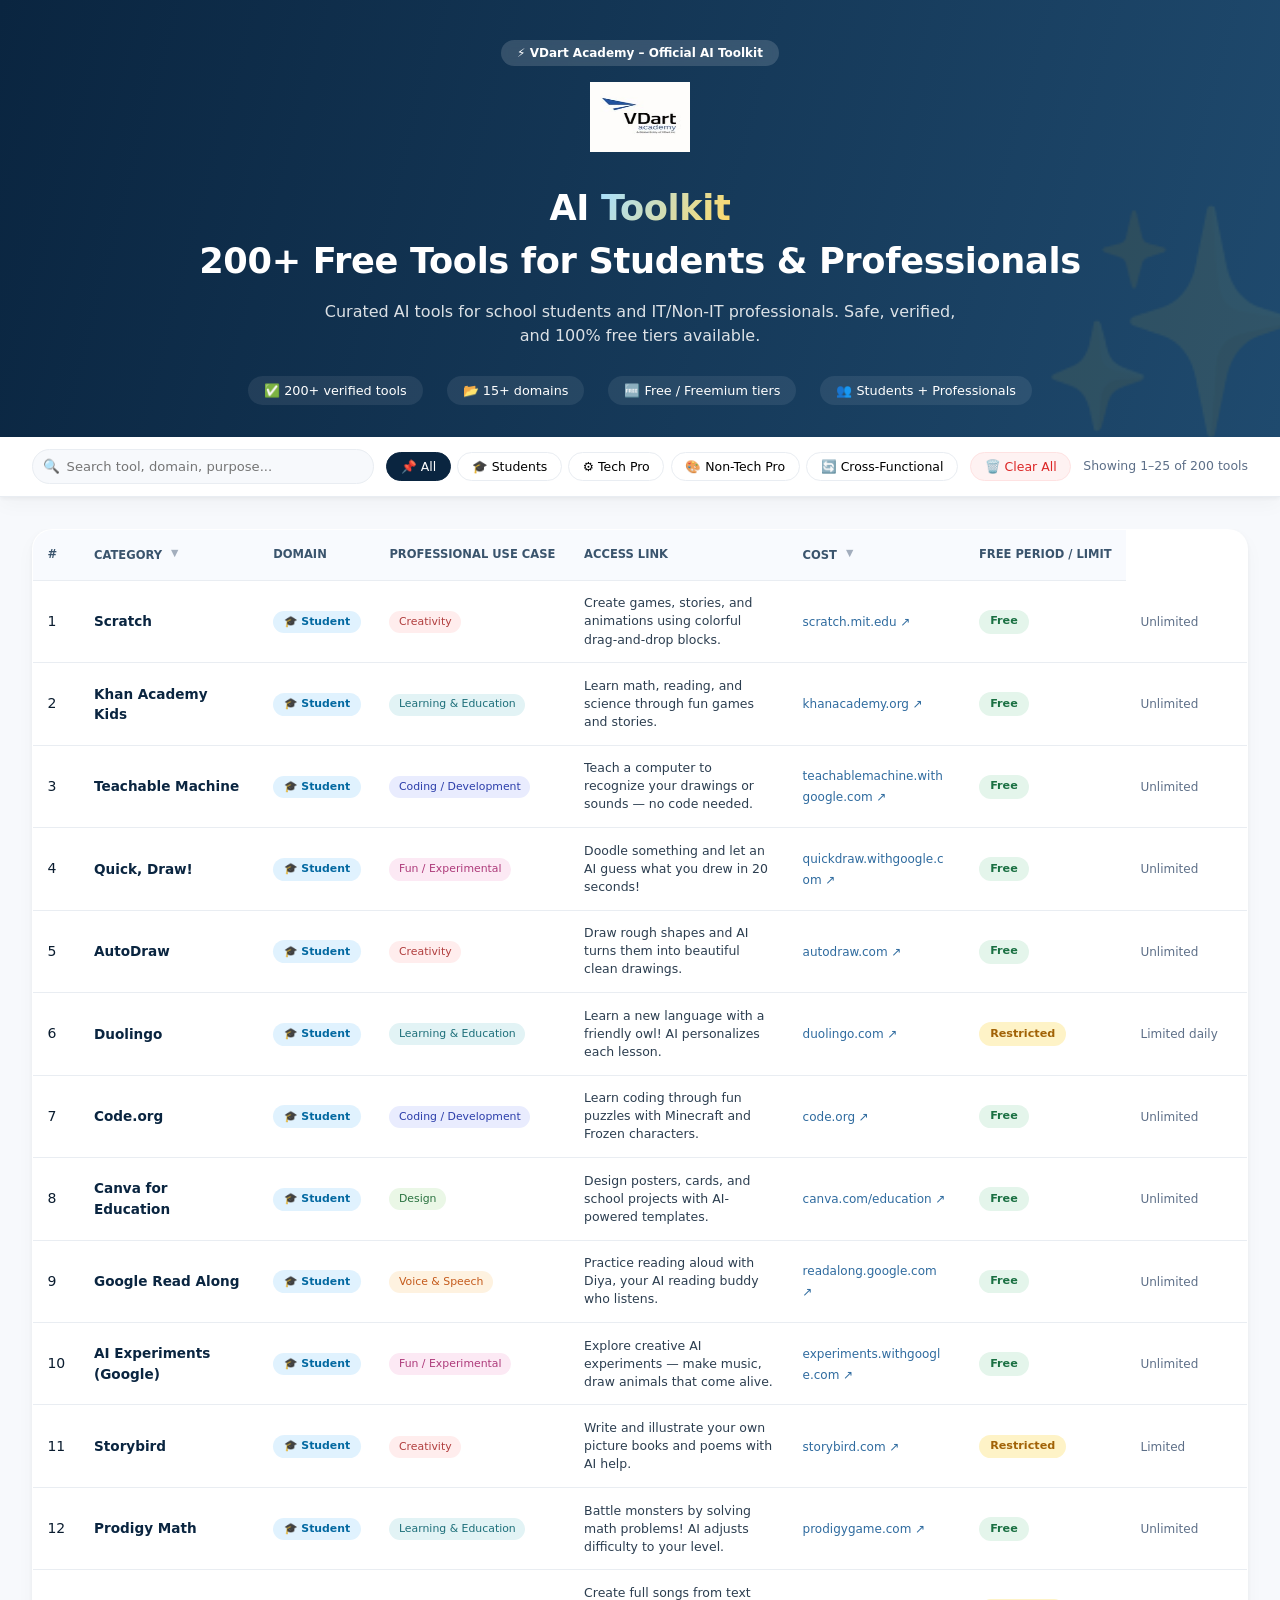
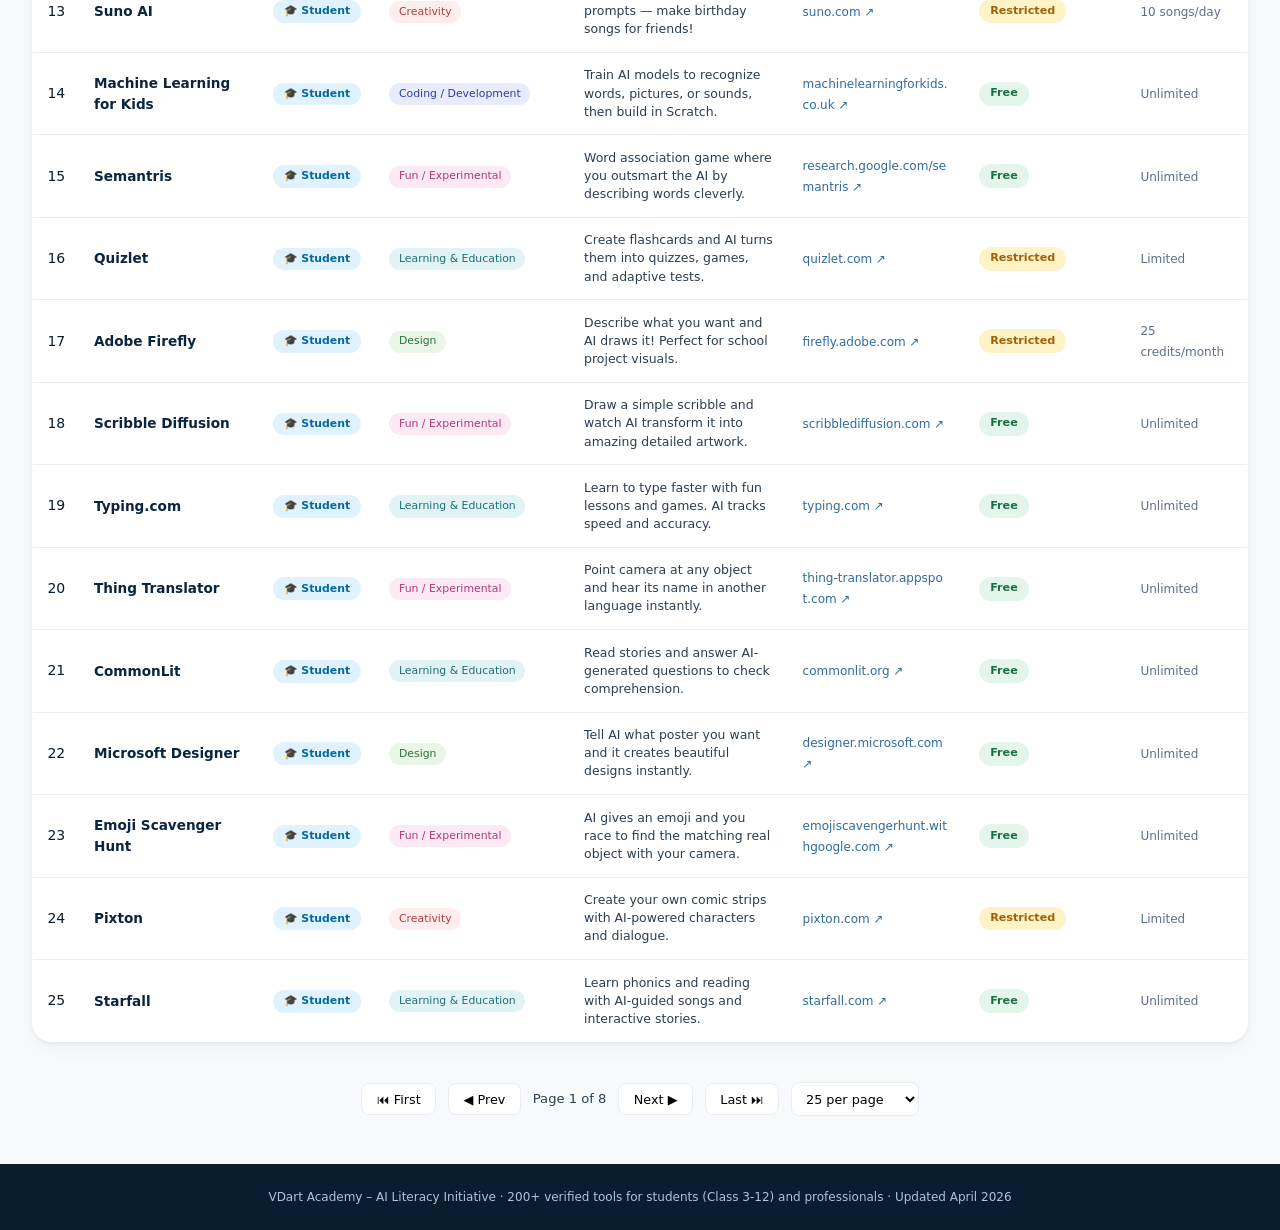
==== commit 7ef9d7f5: "Add files via upload" ====
--- a/index.html
+++ b/index.html
@@ -1,120 +1,120 @@
-<!DOCTYPE html>
-<html lang="en">
-<head>
-  <meta charset="UTF-8">
-  <meta name="viewport" content="width=device-width, initial-scale=1.0, viewport-fit=cover">
-  <title>VDart Academy | AI Toolkit – 200+ Free Tools for Students & Professionals</title>
-  <link rel="stylesheet" href="style.css">
-</head>
-<body>
-
-<div class="hero" id="heroSection">
-  <div class="hero-badge">⚡ VDart Academy – Official AI Toolkit</div>
-  <div class="hero-logo" id="heroLogo">
-    <img src="logo.jpg" alt="VDart Academy Logo" class="hero-logo-img">
-  </div>
-  <h1>AI <span>Toolkit</span><br>200+ Free Tools for Students & Professionals</h1>
-  <div class="hero-sub">Curated AI tools for school students and IT/Non-IT professionals. Safe, verified, and 100% free tiers available.</div>
-  <div class="stats-row">
-    <div class="stat-pill">✅ 200+ verified tools</div>
-    <div class="stat-pill">📂 15+ domains</div>
-    <div class="stat-pill">🆓 Free / Freemium tiers</div>
-    <div class="stat-pill">👥 Students + Professionals</div>
-  </div>
-</div>
-
-<!-- STICKY TOOLBAR — logo appears here when scrolling -->
-<div class="toolbar" id="toolbar">
-  <div class="toolbar-inner">
-    <!-- VDart Logo (hidden by default, appears on scroll) -->
-    <div class="toolbar-logo" id="toolbarLogo" style="display: none;">
-      <img src="logo.jpg" alt="VDart Academy Logo" class="toolbar-logo-img">
-    </div>
-
-    <!-- Search -->
-    <div class="search-wrap">
-      <span class="search-icon">🔍</span>
-      <input type="text" id="searchInput" placeholder="Search tool, domain, purpose..." oninput="onSearchInput()">
-    </div>
-
-    <!-- Category Filter Buttons -->
-    <div class="filter-group">
-      <button class="filter-btn active" data-cat="all" onclick="setCategory('all', this)">📌 All</button>
-      <button class="filter-btn" data-cat="student" onclick="setCategory('student', this)">🎓 Students</button>
-      <button class="filter-btn" data-cat="tech" onclick="setCategory('tech', this)">⚙️ Tech Pro</button>
-      <button class="filter-btn" data-cat="nontech" onclick="setCategory('nontech', this)">🎨 Non-Tech Pro</button>
-      <button class="filter-btn" data-cat="cross" onclick="setCategory('cross', this)">🔄 Cross-Functional</button>
-    </div>
-
-    <button class="clear-filters-btn" onclick="clearAllFilters()">🗑️ Clear All</button>
-    <div class="result-count" id="resultCount">Loading...</div>
-  </div>
-</div>
-
-<div class="table-container">
-  <table class="tools-table" id="mainTable">
-    <thead>
-      <tr id="tableHeader">
-        <th style="width:46px;">#</th>
-        <th class="filterable-col">
-          Category
-          <span class="filter-icon" data-col="category" onclick="showFilterDropdown(event,'category')">▼</span>
-        </th>
-        <!-- Domain column - NO filter icon -->
-        <th>Domain</th>
-        <th>Professional Use Case</th>
-        <th>Access Link</th>
-        <th class="filterable-col">
-          Cost
-          <span class="filter-icon" data-col="cost" onclick="showFilterDropdown(event,'cost')">▼</span>
-        </th>
-        <th>Free Period / Limit</th>
-      </tr>
-    </thead>
-    <tbody id="tableBody"></tbody>
-  </table>
-
-  <!-- Filter Dropdown — rendered inline, positioned under its column header -->
-  <div id="filterDropdown" class="filter-dropdown" style="display:none;">
-    <div class="filter-dropdown-header">
-      <span id="filterTitle">Filter by</span>
-      <button class="filter-close" onclick="closeFilterDropdown()">✕</button>
-    </div>
-    <div class="filter-dropdown-search">
-      <input type="text" id="filterSearch" placeholder="Search options..." oninput="filterDropdownList()">
-    </div>
-    <div class="filter-dropdown-actions">
-      <button onclick="selectAllFilters()">Select All</button>
-      <button onclick="clearAllFiltersDropdown()">Clear All</button>
-    </div>
-    <div id="filterOptionsList" class="filter-options-list"></div>
-    <div class="filter-dropdown-footer">
-      <button class="apply-btn" onclick="applyFilter()">Apply</button>
-      <button class="cancel-btn" onclick="closeFilterDropdown()">Cancel</button>
-    </div>
-  </div>
-
-  <!-- Pagination -->
-  <div class="pagination-container">
-    <button class="page-btn" onclick="goToPage(1)">⏮ First</button>
-    <button class="page-btn" onclick="previousPage()">◀ Prev</button>
-    <span class="page-info" id="pageInfo">Page 1 of 1</span>
-    <button class="page-btn" onclick="nextPage()">Next ▶</button>
-    <button class="page-btn" onclick="goToPage(window.totalPages || 1)">Last ⏭</button>
-    <select class="page-size-select" id="pageSizeSelect" onchange="changePageSize()">
-      <option value="25">25 per page</option>
-      <option value="50">50 per page</option>
-      <option value="100">100 per page</option>
-    </select>
-  </div>
-
-  <div id="noResults" class="no-results" style="display:none;">✨ No tools match. Try a different search or category.</div>
-</div>
-
-<div class="footer">
-  VDart Academy – AI Literacy Initiative · 200+ verified tools for students (Class 3-12) and professionals · Updated April 2026
-</div>
-
-<script src="script.js"></script>
-</body>
-</html>
+<!DOCTYPE html>
+<html lang="en">
+<head>
+  <meta charset="UTF-8">
+  <meta name="viewport" content="width=device-width, initial-scale=1.0, viewport-fit=cover">
+  <title>VDart Academy | AI Toolkit – 200+ Free Tools for Students & Professionals</title>
+  <link rel="stylesheet" href="style.css">
+</head>
+<body>
+
+<div class="hero" id="heroSection">
+  <div class="hero-badge">⚡ VDart Academy – Official AI Toolkit</div>
+  <div class="hero-logo" id="heroLogo">
+    <img src="logo.jpg" alt="VDart Academy Logo" class="hero-logo-img">
+  </div>
+  <h1>AI <span>Toolkit</span><br>200+ Free Tools for Students & Professionals</h1>
+  <div class="hero-sub">Curated AI tools for school students and IT/Non-IT professionals. Safe, verified, and 100% free tiers available.</div>
+  <div class="stats-row">
+    <div class="stat-pill">✅ 200+ verified tools</div>
+    <div class="stat-pill">📂 15+ domains</div>
+    <div class="stat-pill">🆓 Free / Freemium tiers</div>
+    <div class="stat-pill">👥 Students + Professionals</div>
+  </div>
+</div>
+
+<!-- STICKY TOOLBAR — logo appears here when scrolling -->
+<div class="toolbar" id="toolbar">
+  <div class="toolbar-inner">
+    <!-- VDart Logo (hidden by default, appears on scroll) -->
+    <div class="toolbar-logo" id="toolbarLogo" style="display: none;">
+      <img src="logo.jpg" alt="VDart Academy Logo" class="toolbar-logo-img">
+    </div>
+
+    <!-- Search -->
+    <div class="search-wrap">
+      <span class="search-icon">🔍</span>
+      <input type="text" id="searchInput" placeholder="Search tool, domain, purpose..." oninput="onSearchInput()">
+    </div>
+
+    <!-- Category Filter Buttons -->
+    <div class="filter-group">
+      <button class="filter-btn active" data-cat="all" onclick="setCategory('all', this)">📌 All</button>
+      <button class="filter-btn" data-cat="student" onclick="setCategory('student', this)">🎓 Students</button>
+      <button class="filter-btn" data-cat="tech" onclick="setCategory('tech', this)">⚙️ Tech Pro</button>
+      <button class="filter-btn" data-cat="nontech" onclick="setCategory('nontech', this)">🎨 Non-Tech Pro</button>
+      <button class="filter-btn" data-cat="cross" onclick="setCategory('cross', this)">🔄 Cross-Functional</button>
+    </div>
+
+    <button class="clear-filters-btn" onclick="clearAllFilters()">🗑️ Clear All</button>
+    <div class="result-count" id="resultCount">Loading...</div>
+  </div>
+</div>
+
+<div class="table-container">
+  <table class="tools-table" id="mainTable">
+    <thead>
+      <tr id="tableHeader">
+        <th style="width:46px;">#</th>
+        <th class="filterable-col">
+          Category
+          <span class="filter-icon" data-col="category" onclick="showFilterDropdown(event,'category')">▼</span>
+        </th>
+        <!-- Domain column - NO filter icon -->
+        <th>Domain</th>
+        <th>Professional Use Case</th>
+        <th>Access Link</th>
+        <th class="filterable-col">
+          Cost
+          <span class="filter-icon" data-col="cost" onclick="showFilterDropdown(event,'cost')">▼</span>
+        </th>
+        <th>Free Period / Limit</th>
+      </tr>
+    </thead>
+    <tbody id="tableBody"></tbody>
+  </table>
+
+  <!-- Filter Dropdown — rendered inline, positioned under its column header -->
+  <div id="filterDropdown" class="filter-dropdown" style="display:none;">
+    <div class="filter-dropdown-header">
+      <span id="filterTitle">Filter by</span>
+      <button class="filter-close" onclick="closeFilterDropdown()">✕</button>
+    </div>
+    <div class="filter-dropdown-search">
+      <input type="text" id="filterSearch" placeholder="Search options..." oninput="filterDropdownList()">
+    </div>
+    <div class="filter-dropdown-actions">
+      <button onclick="selectAllFilters()">Select All</button>
+      <button onclick="clearAllFiltersDropdown()">Clear All</button>
+    </div>
+    <div id="filterOptionsList" class="filter-options-list"></div>
+    <div class="filter-dropdown-footer">
+      <button class="apply-btn" onclick="applyFilter()">Apply</button>
+      <button class="cancel-btn" onclick="closeFilterDropdown()">Cancel</button>
+    </div>
+  </div>
+
+  <!-- Pagination -->
+  <div class="pagination-container">
+    <button class="page-btn" onclick="goToPage(1)">⏮ First</button>
+    <button class="page-btn" onclick="previousPage()">◀ Prev</button>
+    <span class="page-info" id="pageInfo">Page 1 of 1</span>
+    <button class="page-btn" onclick="nextPage()">Next ▶</button>
+    <button class="page-btn" onclick="goToPage(window.totalPages || 1)">Last ⏭</button>
+    <select class="page-size-select" id="pageSizeSelect" onchange="changePageSize()">
+      <option value="25">25 per page</option>
+      <option value="50">50 per page</option>
+      <option value="100">100 per page</option>
+    </select>
+  </div>
+
+  <div id="noResults" class="no-results" style="display:none;">✨ No tools match. Try a different search or category.</div>
+</div>
+
+<div class="footer">
+  VDart Academy – AI Literacy Initiative · 200+ verified tools for students (Class 3-12) and professionals · Updated April 2026
+</div>
+
+<script src="script.js"></script>
+</body>
+</html>
--- a/style.css
+++ b/style.css
@@ -1,403 +1,647 @@
-@import url('https://fonts.googleapis.com/css2?family=Sora:wght@400;600;700;800&family=DM+Sans:ital,wght@0,400;0,500;1,400&display=swap');
-
-:root {
-  --brand-navy: #0A1628;
-  --brand-blue: #1A3A6B;
-  --brand-accent: #2563EB;
-  --brand-sky: #38BDF8;
-  --brand-mint: #10B981;
-  --brand-amber: #F59E0B;
-  --brand-coral: #F43F5E;
-  --brand-purple: #7C3AED;
-  --brand-orange: #EA580C;
-  --brand-teal: #0D9488;
-  --bg-primary: #F8FAFC;
-  --bg-card: #FFFFFF;
-  --text-primary: #0F172A;
-  --text-secondary: #475569;
-  --text-muted: #94A3B8;
-  --border: #E2E8F0;
-  --shadow: 0 1px 3px rgba(0,0,0,0.08), 0 1px 2px rgba(0,0,0,0.06);
-  --shadow-md: 0 4px 6px -1px rgba(0,0,0,0.1), 0 2px 4px -1px rgba(0,0,0,0.06);
-}
-
-* { box-sizing: border-box; margin: 0; padding: 0; }
-
-body {
-  font-family: 'DM Sans', sans-serif;
-  background: var(--bg-primary);
-  color: var(--text-primary);
-  line-height: 1.6;
-  font-size: 14px;
-}
-
-/* HEADER */
-.header {
-  background: linear-gradient(135deg, var(--brand-navy) 0%, var(--brand-blue) 60%, #1E4DA0 100%);
-  color: white;
-  padding: 3rem 2rem 2.5rem;
-  text-align: center;
-  position: relative;
-  overflow: hidden;
-}
-.header::before {
-  content: '';
-  position: absolute;
-  top: -60px; right: -60px;
-  width: 300px; height: 300px;
-  background: radial-gradient(circle, rgba(56,189,248,0.15) 0%, transparent 70%);
-  border-radius: 50%;
-}
-.header::after {
-  content: '';
-  position: absolute;
-  bottom: -80px; left: -40px;
-  width: 250px; height: 250px;
-  background: radial-gradient(circle, rgba(124,58,237,0.12) 0%, transparent 70%);
-  border-radius: 50%;
-}
-.header-logo {
-  font-family: 'Sora', sans-serif;
-  font-size: 13px;
-  font-weight: 600;
-  letter-spacing: 0.15em;
-  text-transform: uppercase;
-  color: var(--brand-sky);
-  margin-bottom: 0.75rem;
-  position: relative;
-}
-.header h1 {
-  font-family: 'Sora', sans-serif;
-  font-size: 2.2rem;
-  font-weight: 800;
-  line-height: 1.15;
-  margin-bottom: 0.5rem;
-  position: relative;
-}
-.header h1 span { color: var(--brand-sky); }
-.header-subtitle {
-  font-size: 15px;
-  color: rgba(255,255,255,0.75);
-  max-width: 600px;
-  margin: 0 auto 1.5rem;
-  position: relative;
-}
-.header-stats {
-  display: flex;
-  justify-content: center;
-  gap: 2rem;
-  flex-wrap: wrap;
-  position: relative;
-}
-.stat-chip {
-  background: rgba(255,255,255,0.1);
-  border: 1px solid rgba(255,255,255,0.2);
-  border-radius: 50px;
-  padding: 0.4rem 1rem;
-  font-size: 13px;
-  font-weight: 500;
-}
-.stat-chip strong { color: var(--brand-sky); }
-
-/* CONTROLS */
-.controls {
-  background: white;
-  border-bottom: 1px solid var(--border);
-  padding: 1rem 2rem;
-  position: sticky;
-  top: 0;
-  z-index: 100;
-  box-shadow: var(--shadow);
-}
-.controls-inner {
-  max-width: 1400px;
-  margin: 0 auto;
-  display: flex;
-  align-items: center;
-  gap: 1rem;
-  flex-wrap: wrap;
-}
-.search-box {
-  flex: 1;
-  min-width: 200px;
-  position: relative;
-}
-.search-box input {
-  width: 100%;
-  padding: 0.5rem 0.75rem 0.5rem 2.2rem;
-  border: 1px solid var(--border);
-  border-radius: 8px;
-  font-size: 13px;
-  font-family: inherit;
-  background: var(--bg-primary);
-  color: var(--text-primary);
-  outline: none;
-}
-.search-box input:focus { border-color: var(--brand-accent); }
-.search-icon {
-  position: absolute;
-  left: 0.6rem;
-  top: 50%;
-  transform: translateY(-50%);
-  color: var(--text-muted);
-  font-size: 14px;
-}
-.filter-btn {
-  padding: 0.4rem 0.9rem;
-  border-radius: 50px;
-  border: 1px solid var(--border);
-  background: white;
-  font-size: 12px;
-  font-family: inherit;
-  cursor: pointer;
-  font-weight: 500;
-  color: var(--text-secondary);
-  transition: all 0.15s;
-  white-space: nowrap;
-}
-.filter-btn:hover { border-color: var(--brand-accent); color: var(--brand-accent); }
-.filter-btn.active { background: var(--brand-accent); color: white; border-color: var(--brand-accent); }
-.count-badge {
-  font-size: 12px;
-  color: var(--text-muted);
-  margin-left: auto;
-  white-space: nowrap;
-}
-
-/* SECTION HEADERS */
-.section-header {
-  max-width: 1400px;
-  margin: 2rem auto 1rem;
-  padding: 0 2rem;
-  display: flex;
-  align-items: center;
-  gap: 0.75rem;
-}
-.section-badge {
-  font-family: 'Sora', sans-serif;
-  font-size: 11px;
-  font-weight: 700;
-  letter-spacing: 0.1em;
-  text-transform: uppercase;
-  padding: 0.3rem 0.8rem;
-  border-radius: 50px;
-}
-.badge-kids { background: #FEF3C7; color: #92400E; }
-.badge-teens { background: #EDE9FE; color: #4C1D95; }
-.section-title {
-  font-family: 'Sora', sans-serif;
-  font-size: 1.3rem;
-  font-weight: 700;
-  color: var(--text-primary);
-}
-
-/* TABLE WRAPPER */
-.table-wrapper {
-  max-width: 1400px;
-  margin: 0 auto 1rem;
-  padding: 0 2rem;
-  overflow-x: auto;
-}
-.tools-table {
-  width: 100%;
-  border-collapse: collapse;
-  background: white;
-  border-radius: 12px;
-  border: 1px solid var(--border);
-  overflow: hidden;
-  box-shadow: var(--shadow);
-  min-width: 900px;
-}
-.tools-table thead tr {
-  background: var(--bg-primary);
-  border-bottom: 2px solid var(--border);
-}
-.tools-table th {
-  padding: 0.75rem 0.9rem;
-  text-align: left;
-  font-family: 'Sora', sans-serif;
-  font-size: 11px;
-  font-weight: 700;
-  letter-spacing: 0.08em;
-  text-transform: uppercase;
-  color: var(--text-secondary);
-  white-space: nowrap;
-}
-.tools-table tbody tr {
-  border-bottom: 1px solid var(--border);
-  transition: background 0.1s;
-}
-.tools-table tbody tr:last-child { border-bottom: none; }
-.tools-table tbody tr:hover { background: #F8FAFC; }
-.tools-table tbody tr.hidden-row { display: none; }
-.tools-table td {
-  padding: 0.7rem 0.9rem;
-  vertical-align: top;
-  font-size: 13px;
-  color: var(--text-primary);
-}
-
-/* TOOL NAME CELL */
-.tool-name {
-  font-weight: 600;
-  color: var(--text-primary);
-  font-family: 'Sora', sans-serif;
-  font-size: 13px;
-  white-space: nowrap;
-}
-.tool-link {
-  display: inline-block;
-  margin-top: 3px;
-  font-size: 11px;
-  color: var(--brand-accent);
-  text-decoration: none;
-  font-weight: 500;
-}
-.tool-link:hover { text-decoration: underline; }
-
-/* DOMAIN BADGE */
-.domain-tag {
-  display: inline-block;
-  padding: 0.2rem 0.6rem;
-  border-radius: 50px;
-  font-size: 11px;
-  font-weight: 600;
-  white-space: nowrap;
-}
-.dom-creativity { background: #FEE2E2; color: #991B1B; }
-.dom-learning { background: #DCFCE7; color: #14532D; }
-.dom-coding { background: #DBEAFE; color: #1E3A8A; }
-.dom-productivity { background: #E0E7FF; color: #3730A3; }
-.dom-communication { background: #FCE7F3; color: #831843; }
-.dom-design { background: #FEF9C3; color: #713F12; }
-.dom-video { background: #FEE2E2; color: #7F1D1D; }
-.dom-voice { background: #F0FDF4; color: #14532D; }
-.dom-research { background: #F3E8FF; color: #4C1D95; }
-.dom-fun { background: #FFF7ED; color: #7C2D12; }
-
-/* AGE GROUP */
-.age-tag {
-  display: inline-block;
-  padding: 0.2rem 0.6rem;
-  border-radius: 50px;
-  font-size: 11px;
-  font-weight: 700;
-  white-space: nowrap;
-}
-.age-kids { background: #FEF3C7; color: #78350F; }
-.age-teens { background: #EDE9FE; color: #4C1D95; }
-
-/* FREE BADGE */
-.free-yes { color: #059669; font-weight: 700; font-size: 12px; }
-.free-limited { color: #D97706; font-weight: 600; font-size: 12px; }
-
-/* PURPOSE */
-.purpose-text {
-  color: var(--text-secondary);
-  font-size: 12.5px;
-  line-height: 1.5;
-  max-width: 280px;
-}
-
-/* NO RESULTS */
-.no-results {
-  text-align: center;
-  padding: 3rem;
-  color: var(--text-muted);
-  font-size: 14px;
-}
-
-/* BONUS SECTION */
-.bonus-section {
-  max-width: 1400px;
-  margin: 2.5rem auto 0;
-  padding: 0 2rem 3rem;
-}
-.bonus-title {
-  font-family: 'Sora', sans-serif;
-  font-size: 1.5rem;
-  font-weight: 800;
-  color: var(--text-primary);
-  margin-bottom: 1.5rem;
-  padding-top: 1rem;
-  border-top: 2px solid var(--border);
-}
-.bonus-title span { color: var(--brand-accent); }
-.bonus-grid {
-  display: grid;
-  grid-template-columns: repeat(auto-fit, minmax(300px, 1fr));
-  gap: 1.25rem;
-}
-.bonus-card {
-  background: white;
-  border: 1px solid var(--border);
-  border-radius: 12px;
-  padding: 1.25rem;
-  box-shadow: var(--shadow);
-}
-.bonus-card-title {
-  font-family: 'Sora', sans-serif;
-  font-size: 13px;
-  font-weight: 700;
-  margin-bottom: 1rem;
-  padding-bottom: 0.6rem;
-  border-bottom: 1px solid var(--border);
-  display: flex;
-  align-items: center;
-  gap: 0.5rem;
-}
-.bonus-icon {
-  width: 28px; height: 28px;
-  border-radius: 8px;
-  display: flex; align-items: center; justify-content: center;
-  font-size: 14px;
-  flex-shrink: 0;
-}
-.icon-green { background: #DCFCE7; }
-.icon-blue { background: #DBEAFE; }
-.icon-purple { background: #EDE9FE; }
-.bonus-list {
-  list-style: none;
-}
-.bonus-list li {
-  display: flex;
-  align-items: flex-start;
-  gap: 0.5rem;
-  padding: 0.4rem 0;
-  font-size: 13px;
-  border-bottom: 1px solid var(--bg-primary);
-}
-.bonus-list li:last-child { border-bottom: none; }
-.bonus-num {
-  background: var(--bg-primary);
-  border-radius: 50%;
-  width: 20px; height: 20px;
-  display: flex; align-items: center; justify-content: center;
-  font-size: 10px;
-  font-weight: 700;
-  color: var(--text-secondary);
-  flex-shrink: 0;
-  margin-top: 1px;
-}
-.bonus-tool { font-weight: 600; color: var(--text-primary); }
-.bonus-reason { color: var(--text-secondary); font-size: 12px; }
-
-/* FOOTER */
-.footer {
-  background: var(--brand-navy);
-  color: rgba(255,255,255,0.6);
-  text-align: center;
-  padding: 1.5rem 2rem;
-  font-size: 12px;
-}
-.footer strong { color: var(--brand-sky); }
-
-@media (max-width: 768px) {
-  .header h1 { font-size: 1.5rem; }
-  .header-stats { gap: 0.75rem; }
-  .controls-inner { gap: 0.5rem; }
-  .table-wrapper { padding: 0 1rem; }
-  .section-header { padding: 0 1rem; }
-  .bonus-section { padding: 0 1rem 2rem; }
-  .bonus-grid { grid-template-columns: 1fr; }
-}+/* ========== GLOBAL RESET & VARIABLES ========== */
+* {
+  margin: 0;
+  padding: 0;
+  box-sizing: border-box;
+}
+
+:root {
+  --bg-site: #F7F9FC;
+  --card-white: #FFFFFF;
+  --text-primary: #0A1C2F;
+  --text-secondary: #2C3E50;
+  --text-muted: #5D6F88;
+  --border-light: #E9EDF2;
+  --shadow-sm: 0 8px 20px rgba(0,0,0,0.03), 0 2px 4px rgba(0,0,0,0.05);
+  --shadow-lg: 0 12px 28px -4px rgba(0,0,0,0.14), 0 4px 8px rgba(0,0,0,0.06);
+
+  --badge-student-bg: #E0F2FE;  --badge-student-text: #0369A1;
+  --badge-tech-bg: #EFF6FF;     --badge-tech-text: #1E4A76;
+  --badge-nontech-bg: #FEF6E6;  --badge-nontech-text: #A65C2E;
+  --badge-cross-bg: #EDF7F0;    --badge-cross-text: #2E6B47;
+
+  --domain-coding: #E9ECFE;        --domain-coding-text: #2C3EAA;
+  --domain-research: #F0F0FF;      --domain-research-text: #5A3E9C;
+  --domain-creativity: #FFEDED;    --domain-creativity-text: #B13E3E;
+  --domain-productivity: #E6F9F0;  --domain-productivity-text: #1C6E43;
+  --domain-voice: #FEF2E0;         --domain-voice-text: #C45A1B;
+  --domain-video: #FDE8F0;         --domain-video-text: #B13E6B;
+  --domain-learning: #E2F3F5;      --domain-learning-text: #1D6F7A;
+  --domain-communication: #E9ECFE; --domain-communication-text: #2C3EAA;
+  --domain-fun: #FCE9F4;           --domain-fun-text: #AD3A7A;
+  --domain-design: #EAF7E6;        --domain-design-text: #2B7340;
+  --domain-uiux: #E0F2FE;          --domain-uiux-text: #0369A1;
+  --domain-agents: #E0E7FF;        --domain-agents-text: #3730A3;
+  --domain-deployment: #D1FAE5;    --domain-deployment-text: #065F46;
+  --domain-translation: #FEF3C7;   --domain-translation-text: #92400E;
+}
+
+body {
+  font-family: 'Inter', system-ui, -apple-system, 'Segoe UI', Roboto, sans-serif;
+  background: var(--bg-site);
+  color: var(--text-primary);
+  line-height: 1.5;
+  font-size: 14px;
+}
+
+/* ========== HERO ========== */
+.hero {
+  background: linear-gradient(105deg, #0A2540 0%, #1F4A6E 100%);
+  color: white;
+  padding: 2.5rem 2rem 2rem;
+  text-align: center;
+  position: relative;
+  overflow: hidden;
+}
+.hero-logo {
+  text-align: center;
+  margin-bottom: 1.5rem;
+}
+.hero-logo-img {
+  height: 70px;
+  width: 100px;
+  filter: brightness(-20) invert(1);
+  /* Makes logo white on dark hero background */
+}
+
+/* ========== TOOLBAR LOGO (appears on scroll) ========== */
+.toolbar-logo {
+  flex-shrink: 0;
+  display: flex;
+  align-items: center;
+  padding-right: 0.75rem;
+  margin-right: 0.25rem;
+  border-right: 1px solid var(--border-light);
+  transition: all 0.2s ease;
+}
+.toolbar-logo-img {
+  height: 32px;
+  width: auto;
+  display: block;
+}
+
+/* ========== STICKY TOOLBAR WITH SCROLL EFFECT ========== */
+.toolbar {
+  position: sticky;
+  top: 0;
+  background: white;
+  border-bottom: 1px solid var(--border-light);
+  padding: 0.75rem 2rem;
+  z-index: 200;
+  box-shadow: var(--shadow-sm);
+  transition: all 0.2s ease;
+}
+.toolbar.scrolled {
+  box-shadow: 0 4px 12px rgba(0,0,0,0.08);
+}
+
+/* ========== IMPROVED COLUMN HEADER SPACING ========== */
+.tools-table th {
+  text-align: left;
+  padding: 1rem 0.9rem;
+  background: #F8FAFE;
+  font-weight: 600;
+  font-size: 0.72rem;
+  text-transform: uppercase;
+  color: #3A546D;
+  border-bottom: 1px solid var(--border-light);
+  white-space: nowrap;
+  position: relative;
+}
+.tools-table th.filterable-col {
+  padding-right: 1.8rem;
+}
+.tools-table th .filter-icon {
+  display: inline-flex;
+  align-items: center;
+  justify-content: center;
+  margin-left: 6px;
+  cursor: pointer;
+  font-size: 0.65rem;
+  width: 18px;
+  height: 18px;
+  border-radius: 4px;
+  opacity: 0.6;
+  color: #5D6F88;
+  transition: all 0.15s ease;
+  vertical-align: middle;
+}
+.tools-table th .filter-icon:hover {
+  opacity: 1;
+  color: #1F4A6E;
+  background: rgba(31,74,110,0.1);
+}
+.tools-table th .filter-icon.active-filter {
+  opacity: 1;
+  color: #DC2626;
+  background: rgba(220,38,38,0.1);
+}
+
+/* ========== RESPONSIVE ADJUSTMENTS ========== */
+@media (max-width: 600px) {
+  .hero-logo-img {
+    height: 35px;
+  }
+  .toolbar-logo-img {
+    height: 28px;
+  }
+  .tools-table th.filterable-col {
+    padding-right: 1.2rem;
+  }
+}
+.hero::after {
+  content: "✨";
+  font-size: 220px;
+  opacity: 0.08;
+  position: absolute;
+  bottom: -50px;
+  right: -30px;
+  pointer-events: none;
+}
+.hero-badge {
+  display: inline-block;
+  background: rgba(255,255,255,0.15);
+  backdrop-filter: blur(4px);
+  padding: 0.25rem 1rem;
+  border-radius: 40px;
+  font-size: 0.75rem;
+  font-weight: 600;
+  margin-bottom: 1rem;
+}
+.hero h1 {
+  font-size: 2.2rem;
+  font-weight: 700;
+  letter-spacing: -0.01em;
+  margin-bottom: 0.75rem;
+}
+.hero h1 span {
+  background: linear-gradient(120deg, #A7E0FF, #FFD966);
+  background-clip: text;
+  -webkit-background-clip: text;
+  color: transparent;
+}
+.hero-sub {
+  max-width: 650px;
+  margin: 0 auto 1.8rem;
+  opacity: 0.85;
+  font-size: 1rem;
+}
+.stats-row {
+  display: flex;
+  justify-content: center;
+  gap: 1.5rem;
+  flex-wrap: wrap;
+}
+.stat-pill {
+  background: rgba(255,255,255,0.08);
+  border-radius: 60px;
+  padding: 0.3rem 1rem;
+  font-size: 0.8rem;
+  font-weight: 500;
+}
+
+/* ========== TOOLBAR (STICKY) ========== */
+.toolbar {
+  position: sticky;
+  top: 0;
+  background: white;
+  border-bottom: 1px solid var(--border-light);
+  padding: 0.75rem 2rem;
+  z-index: 200;
+  box-shadow: var(--shadow-sm);
+}
+.toolbar-inner {
+  max-width: 1400px;
+  margin: 0 auto;
+  display: flex;
+  flex-wrap: nowrap;
+  align-items: center;
+  gap: 0.75rem;
+}
+
+/* ---- VDart Logo inside toolbar ---- */
+.toolbar-logo {
+  flex-shrink: 0;
+  display: flex;
+  align-items: center;
+  padding-right: 0.5rem;
+  border-right: 1px solid var(--border-light);
+  margin-right: 0.25rem;
+  /* Keeps it fully visible and left-anchored at all times */
+  order: -1;
+}
+.toolbar-logo svg {
+  display: block;
+}
+
+/* ---- Search ---- */
+.search-wrap {
+  flex: 1 1 180px;
+  min-width: 160px;
+  position: relative;
+}
+.search-wrap input {
+  width: 100%;
+  padding: 0.55rem 0.8rem 0.55rem 2.1rem;
+  border: 1px solid var(--border-light);
+  border-radius: 44px;
+  font-size: 0.82rem;
+  background: var(--bg-site);
+  font-family: inherit;
+}
+.search-wrap input:focus {
+  outline: none;
+  border-color: #1F4A6E;
+}
+.search-icon {
+  position: absolute;
+  left: 11px;
+  top: 50%;
+  transform: translateY(-50%);
+  color: #7C8BA0;
+  font-size: 0.85rem;
+  pointer-events: none;
+}
+
+/* ---- Filter pill buttons ---- */
+.filter-group {
+  display: flex;
+  flex-wrap: nowrap;
+  gap: 0.4rem;
+  flex-shrink: 0;
+}
+.filter-btn {
+  padding: 0.38rem 0.85rem;
+  border-radius: 40px;
+  border: 1px solid var(--border-light);
+  background: white;
+  font-weight: 500;
+  font-size: 0.78rem;
+  cursor: pointer;
+  white-space: nowrap;
+  font-family: inherit;
+  transition: background 0.15s, border-color 0.15s, color 0.15s;
+}
+.filter-btn:hover {
+  border-color: #1F4A6E;
+  color: #1F4A6E;
+}
+.filter-btn.active {
+  background: #0A2540;
+  border-color: #0A2540;
+  color: white;
+}
+.clear-filters-btn {
+  padding: 0.38rem 0.85rem;
+  border-radius: 40px;
+  border: 1px solid #FEE2E2;
+  background: #FEF2F2;
+  color: #DC2626;
+  font-weight: 500;
+  font-size: 0.78rem;
+  cursor: pointer;
+  white-space: nowrap;
+  font-family: inherit;
+  flex-shrink: 0;
+}
+.clear-filters-btn:hover {
+  background: #FEE2E2;
+}
+.result-count {
+  font-size: 0.78rem;
+  color: var(--text-muted);
+  white-space: nowrap;
+  flex-shrink: 0;
+  margin-left: auto;
+}
+
+/* ========== TABLE CONTAINER ========== */
+.table-container {
+  max-width: 1400px;
+  margin: 2rem auto;
+  padding: 0 2rem;
+  /* position relative so the dropdown can anchor inside it */
+  position: relative;
+  overflow-x: auto;
+}
+
+.tools-table {
+  width: 100%;
+  border-collapse: collapse;
+  background: white;
+  border-radius: 20px;
+  overflow: hidden;
+  box-shadow: var(--shadow-sm);
+  border: 1px solid var(--border-light);
+}
+.tools-table th {
+  text-align: left;
+  padding: 1rem 0.9rem;
+  background: #F8FAFE;
+  font-weight: 600;
+  font-size: 0.72rem;
+  text-transform: uppercase;
+  color: #3A546D;
+  border-bottom: 1px solid var(--border-light);
+  white-space: nowrap;
+  /* Each th is position:relative so the dropdown can anchor to it */
+  position: relative;
+}
+.tools-table th .filter-icon {
+  display: inline-block;
+  margin-left: 5px;
+  cursor: pointer;
+  font-size: 0.6rem;
+  opacity: 0.55;
+  color: #5D6F88;
+  transition: opacity 0.15s, color 0.15s;
+  user-select: none;
+}
+.tools-table th .filter-icon:hover,
+.tools-table th .filter-icon.active-filter {
+  opacity: 1;
+  color: #1F4A6E;
+}
+.tools-table td {
+  padding: 0.85rem 0.9rem;
+  border-bottom: 1px solid var(--border-light);
+  vertical-align: middle;
+}
+.tools-table tbody tr:last-child td {
+  border-bottom: none;
+}
+.tools-table tbody tr:hover {
+  background: #F8FAFE;
+}
+.tool-name {
+  font-weight: 700;
+  color: #0A2540;
+  font-size: 0.85rem;
+}
+.tool-link {
+  font-size: 0.75rem;
+  color: #2F6B9F;
+  text-decoration: none;
+  word-break: break-all;
+}
+.tool-link:hover { text-decoration: underline; }
+
+/* ---- Category badges ---- */
+.cat-badge {
+  display: inline-block;
+  padding: 0.2rem 0.65rem;
+  border-radius: 40px;
+  font-size: 0.68rem;
+  font-weight: 600;
+  white-space: nowrap;
+}
+.cat-student  { background: var(--badge-student-bg);  color: var(--badge-student-text); }
+.cat-tech     { background: var(--badge-tech-bg);     color: var(--badge-tech-text); }
+.cat-nontech  { background: var(--badge-nontech-bg);  color: var(--badge-nontech-text); }
+.cat-cross    { background: var(--badge-cross-bg);    color: var(--badge-cross-text); }
+
+/* ---- Domain tags ---- */
+.domain-tag {
+  display: inline-block;
+  padding: 0.18rem 0.6rem;
+  border-radius: 20px;
+  font-size: 0.68rem;
+  font-weight: 500;
+  white-space: nowrap;
+}
+.domain-coding        { background: var(--domain-coding);        color: var(--domain-coding-text); }
+.domain-research      { background: var(--domain-research);      color: var(--domain-research-text); }
+.domain-creativity    { background: var(--domain-creativity);    color: var(--domain-creativity-text); }
+.domain-productivity  { background: var(--domain-productivity);  color: var(--domain-productivity-text); }
+.domain-voice         { background: var(--domain-voice);         color: var(--domain-voice-text); }
+.domain-video         { background: var(--domain-video);         color: var(--domain-video-text); }
+.domain-learning      { background: var(--domain-learning);      color: var(--domain-learning-text); }
+.domain-communication { background: var(--domain-communication); color: var(--domain-communication-text); }
+.domain-fun           { background: var(--domain-fun);           color: var(--domain-fun-text); }
+.domain-design        { background: var(--domain-design);        color: var(--domain-design-text); }
+.domain-uiux          { background: var(--domain-uiux);          color: var(--domain-uiux-text); }
+.domain-agents        { background: var(--domain-agents);        color: var(--domain-agents-text); }
+.domain-deployment    { background: var(--domain-deployment);    color: var(--domain-deployment-text); }
+.domain-translation   { background: var(--domain-translation);   color: var(--domain-translation-text); }
+
+/* ---- Cost badges (replaces free-period) ---- */
+/*  Free  = fully free, green                   */
+/*  Restricted = trial / limited / cap, amber   */
+.cost-badge {
+  display: inline-block;
+  padding: 0.22rem 0.7rem;
+  border-radius: 24px;
+  font-size: 0.7rem;
+  font-weight: 600;
+  white-space: nowrap;
+}
+.cost-free       { background: #E4F5EB; color: #1A7042; }
+.cost-restricted { background: #FEF3C7; color: #A16207; }
+
+/* Period text (plain, no background) */
+.period-text {
+  font-size: 0.75rem;
+  color: var(--text-muted);
+}
+
+/* ========== INLINE FILTER DROPDOWN ========== */
+/*
+  The dropdown sits inside .table-container (position:relative).
+  JS sets its `left` to align with the clicked <th>.
+  It opens downward right below the thead row.
+  The top offset is set by JS using the thead height.
+*/
+.filter-dropdown {
+  position: absolute;           /* anchored to .table-container */
+  background: white;
+  border-radius: 0 0 10px 10px;
+  box-shadow: var(--shadow-lg);
+  border: 1px solid var(--border-light);
+  border-top: 2px solid #1F4A6E;
+  width: 240px;
+  z-index: 300;
+  overflow: hidden;
+  /* subtle entrance animation */
+  animation: dropIn 0.15s ease;
+}
+@keyframes dropIn {
+  from { opacity: 0; transform: translateY(-6px); }
+  to   { opacity: 1; transform: translateY(0); }
+}
+.filter-dropdown-header {
+  display: flex;
+  justify-content: space-between;
+  align-items: center;
+  padding: 0.65rem 0.9rem;
+  background: #F0F5FF;
+  border-bottom: 1px solid var(--border-light);
+  font-weight: 600;
+  font-size: 0.78rem;
+  color: #0A2540;
+}
+.filter-close {
+  background: none;
+  border: none;
+  font-size: 1rem;
+  cursor: pointer;
+  color: var(--text-muted);
+  line-height: 1;
+  padding: 0;
+}
+.filter-close:hover { color: #DC2626; }
+
+.filter-dropdown-search {
+  padding: 0.6rem 0.75rem;
+  border-bottom: 1px solid var(--border-light);
+}
+.filter-dropdown-search input {
+  width: 100%;
+  padding: 0.4rem 0.6rem;
+  border: 1px solid var(--border-light);
+  border-radius: 6px;
+  font-size: 0.78rem;
+  font-family: inherit;
+  background: var(--bg-site);
+}
+.filter-dropdown-search input:focus {
+  outline: none;
+  border-color: #1F4A6E;
+}
+
+.filter-dropdown-actions {
+  display: flex;
+  gap: 0.4rem;
+  padding: 0.45rem 0.75rem;
+  border-bottom: 1px solid var(--border-light);
+}
+.filter-dropdown-actions button {
+  flex: 1;
+  padding: 0.28rem 0;
+  font-size: 0.68rem;
+  font-family: inherit;
+  font-weight: 500;
+  background: #F1F5F9;
+  border: 1px solid var(--border-light);
+  border-radius: 4px;
+  cursor: pointer;
+  color: var(--text-secondary);
+}
+.filter-dropdown-actions button:hover {
+  background: #E2E8F0;
+}
+
+.filter-options-list {
+  max-height: 220px;
+  overflow-y: auto;
+  padding: 0.4rem 0.5rem;
+}
+.filter-option {
+  display: flex;
+  align-items: center;
+  gap: 0.5rem;
+  padding: 0.38rem 0.5rem;
+  cursor: pointer;
+  font-size: 0.78rem;
+  border-radius: 5px;
+  color: var(--text-secondary);
+  transition: background 0.1s;
+}
+.filter-option:hover { background: #F1F5F9; }
+.filter-option input[type="checkbox"] { cursor: pointer; accent-color: #1F4A6E; }
+.filter-option label { cursor: pointer; flex: 1; }
+
+.filter-dropdown-footer {
+  display: flex;
+  gap: 0.5rem;
+  padding: 0.65rem 0.75rem;
+  border-top: 1px solid var(--border-light);
+  background: #F8FAFE;
+}
+.apply-btn, .cancel-btn {
+  flex: 1;
+  padding: 0.42rem;
+  border-radius: 6px;
+  border: none;
+  cursor: pointer;
+  font-weight: 600;
+  font-size: 0.78rem;
+  font-family: inherit;
+  transition: opacity 0.15s;
+}
+.apply-btn { background: #0A2540; color: white; }
+.apply-btn:hover { opacity: 0.88; }
+.cancel-btn { background: #E2E8F0; color: var(--text-secondary); }
+.cancel-btn:hover { background: #CBD5E1; }
+
+/* ========== PAGINATION ========== */
+.pagination-container {
+  display: flex;
+  justify-content: center;
+  align-items: center;
+  gap: 0.75rem;
+  margin-top: 1.5rem;
+  padding: 1rem;
+  flex-wrap: wrap;
+}
+.page-btn {
+  padding: 0.45rem 0.9rem;
+  border-radius: 8px;
+  border: 1px solid var(--border-light);
+  background: white;
+  cursor: pointer;
+  font-weight: 500;
+  font-size: 0.8rem;
+  font-family: inherit;
+}
+.page-btn:hover { background: #F1F5F9; border-color: #1F4A6E; }
+.page-info {
+  font-size: 0.82rem;
+  color: var(--text-secondary);
+  font-weight: 500;
+}
+.page-size-select {
+  padding: 0.45rem 0.6rem;
+  border-radius: 8px;
+  border: 1px solid var(--border-light);
+  background: white;
+  cursor: pointer;
+  font-family: inherit;
+  font-size: 0.8rem;
+}
+
+/* ========== MISC ========== */
+.purpose-text {
+  font-size: 0.78rem;
+  color: #2C3E50;
+  max-width: 300px;
+  line-height: 1.45;
+}
+.no-results {
+  text-align: center;
+  padding: 3rem;
+  background: white;
+  border-radius: 28px;
+  margin: 1rem;
+  color: var(--text-muted);
+}
+.footer {
+  background: #0A1C2F;
+  color: #ADC4DC;
+  text-align: center;
+  padding: 1.5rem;
+  font-size: 0.75rem;
+  margin-top: 2rem;
+}
+
+/* ========== RESPONSIVE ========== */
+@media (max-width: 900px) {
+  .toolbar-inner { flex-wrap: wrap; }
+  .filter-group { flex-wrap: wrap; }
+  .hero h1 { font-size: 1.6rem; }
+  .table-container { padding: 0 1rem; }
+  .tools-table th, .tools-table td { padding: 0.65rem 0.5rem; }
+  .filter-dropdown { width: 210px; }
+}
+@media (max-width: 600px) {
+  .toolbar-logo { display: none; }
+}
